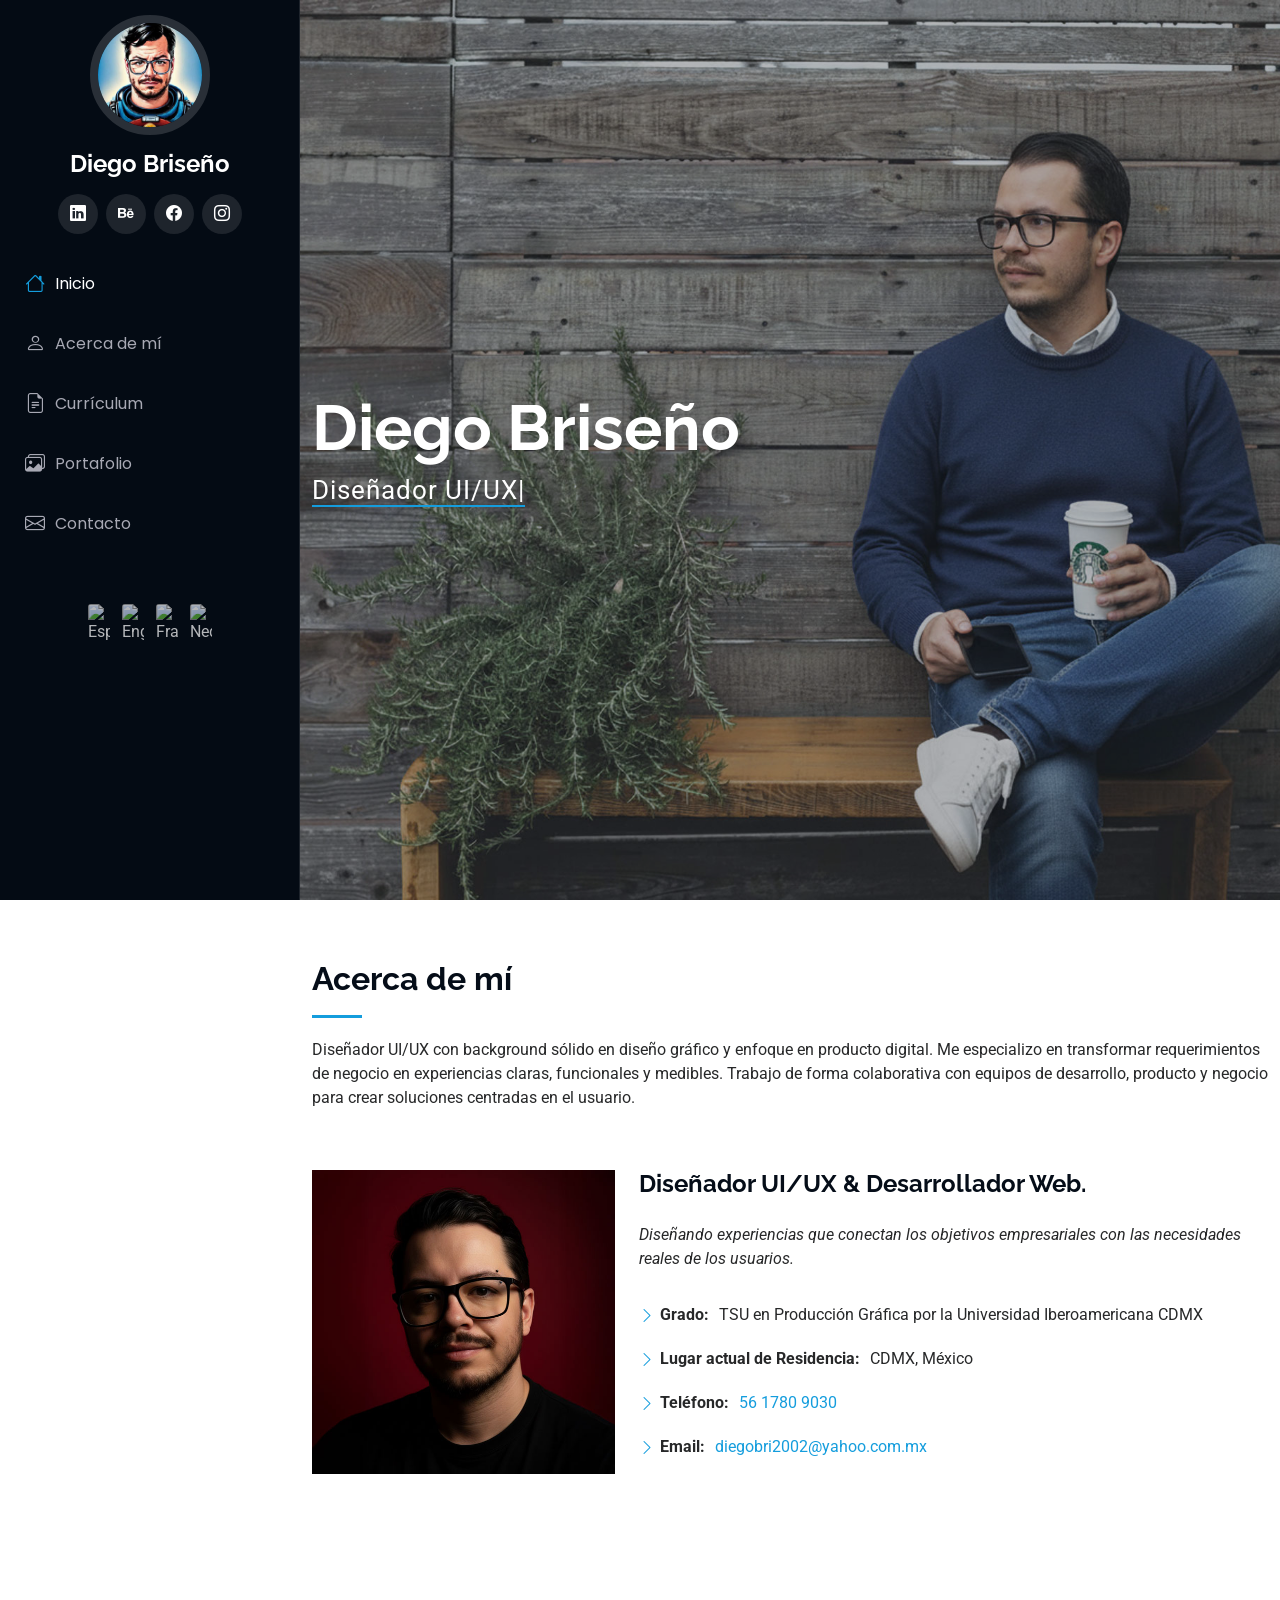
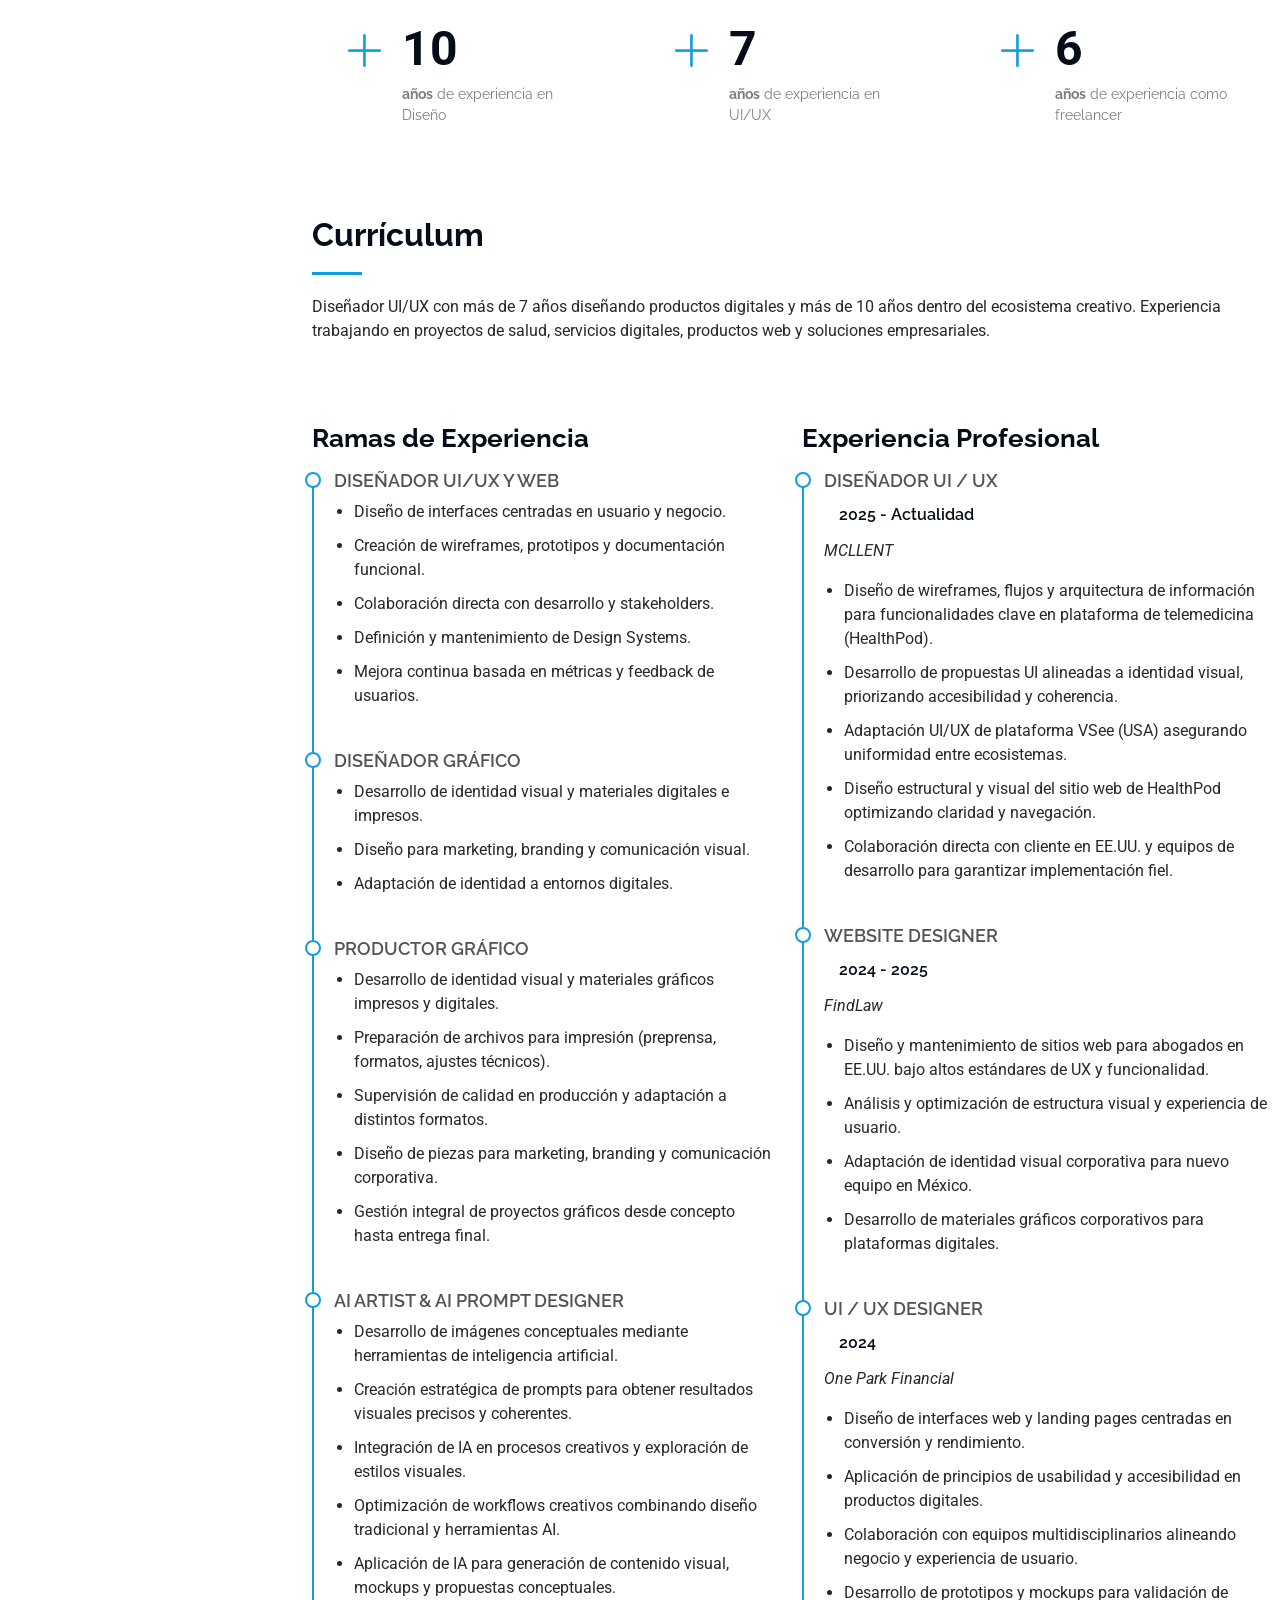
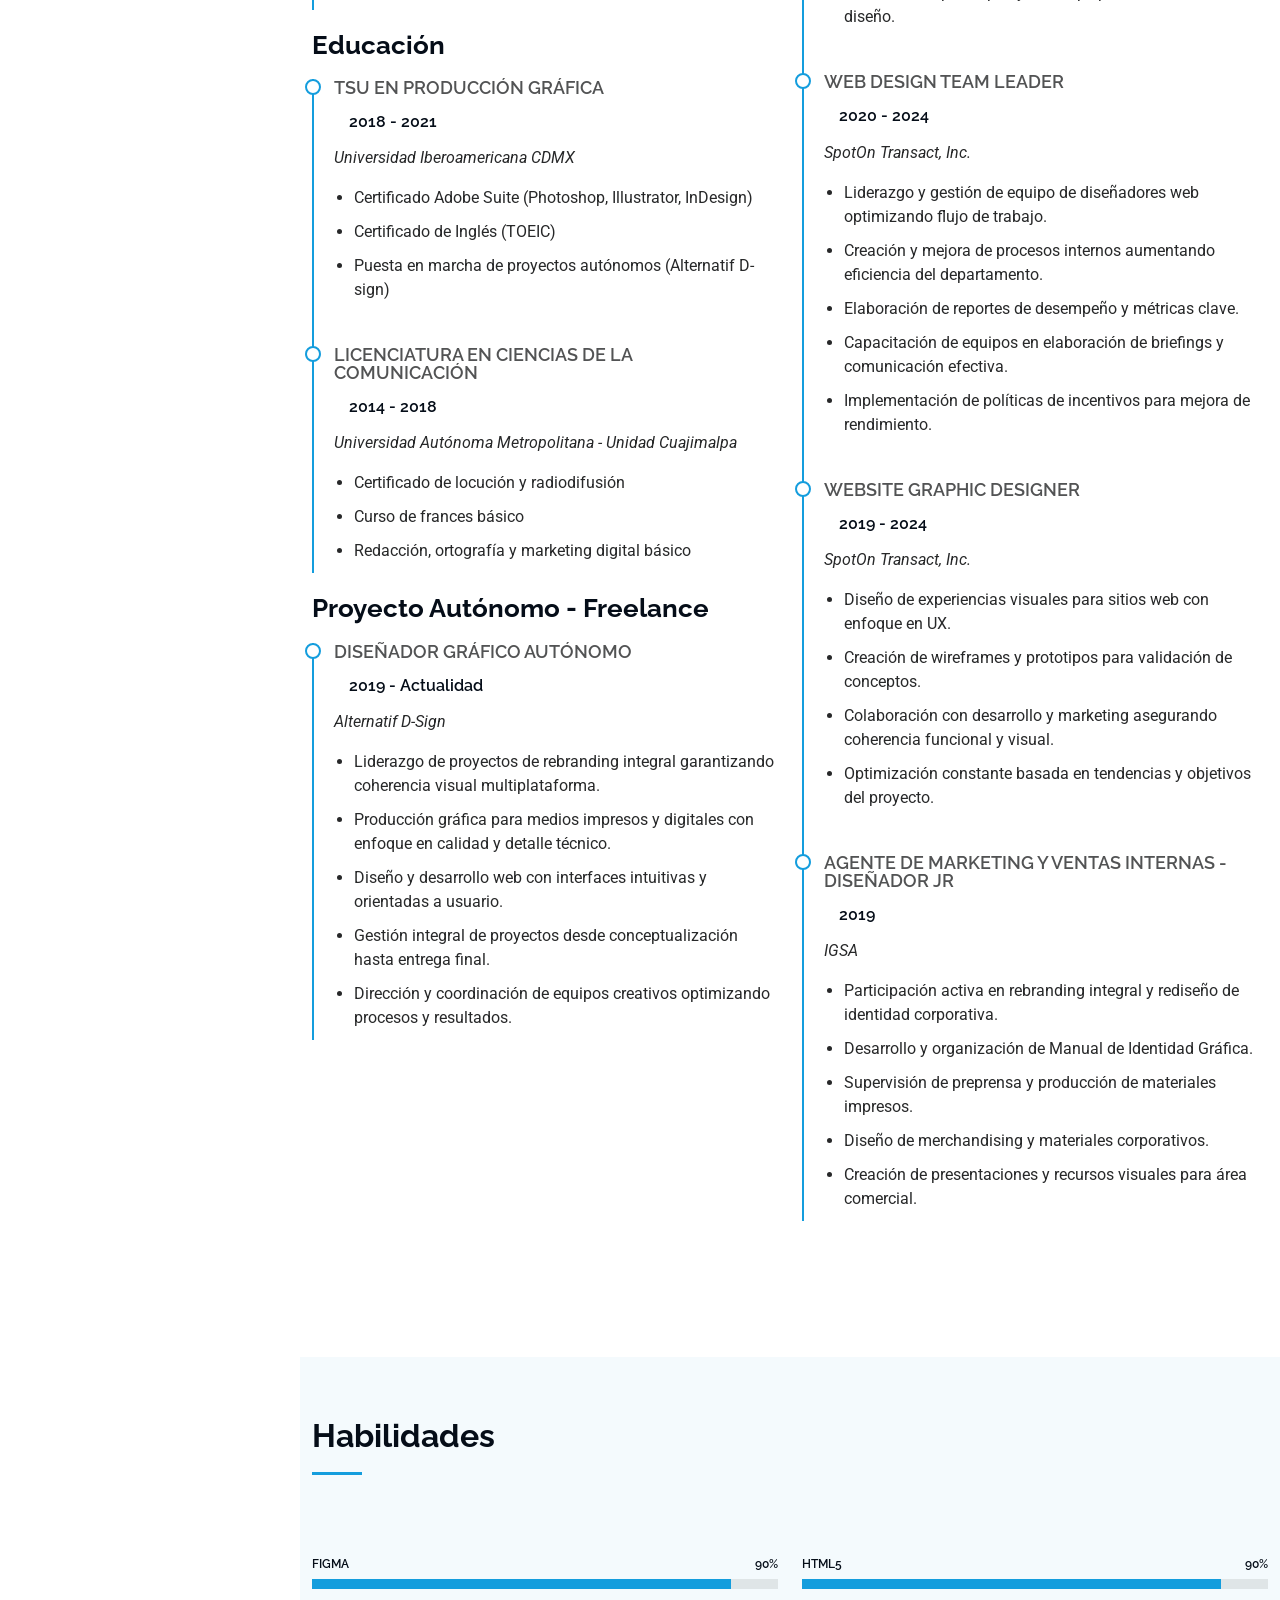
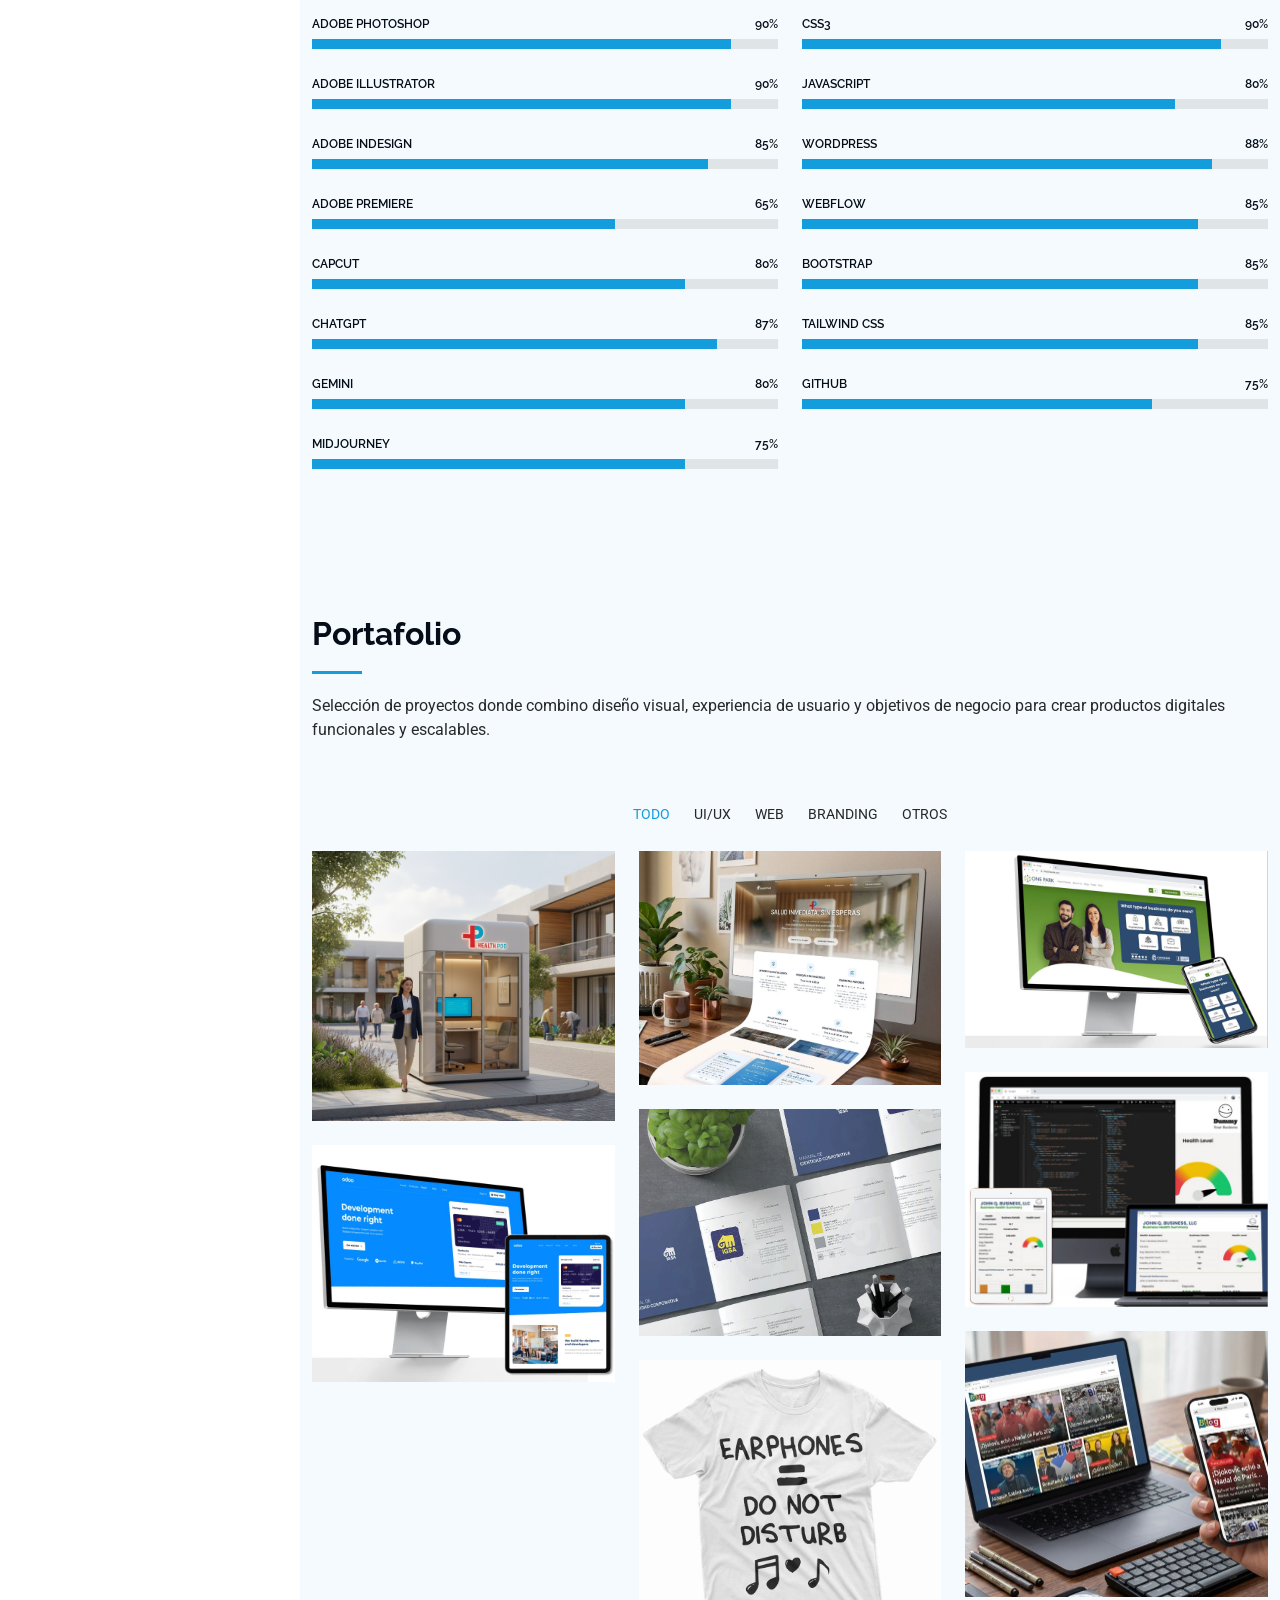
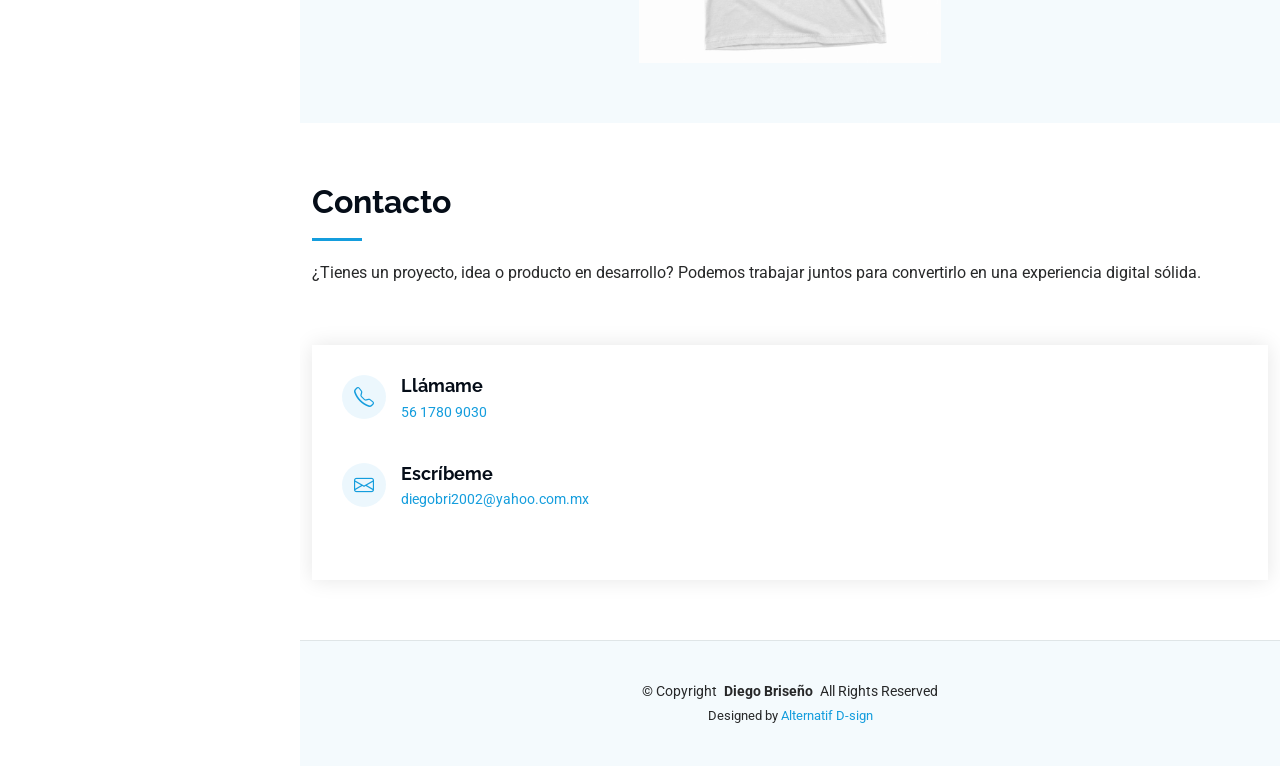
==== index.html @ 8e559a05 "+" ====
<!DOCTYPE html>
<html lang="en">

<head>
  <meta charset="utf-8">
  <meta content="width=device-width, initial-scale=1.0" name="viewport">
  <title>Diego Briseño - Diseñador UI/UX | Productor Gráfico | Comunicólogo </title>
  <meta content="" name="description">
  <meta content="" name="keywords">

  <!-- Favicons -->
  <link href="assets/img/favicon.png" rel="icon">
  <link href="assets/img/apple-touch-icon.png" rel="apple-touch-icon">

  <!-- Fonts -->
  <link href="https://fonts.googleapis.com" rel="preconnect">
  <link href="https://fonts.gstatic.com" rel="preconnect" crossorigin>
  <link
    href="https://fonts.googleapis.com/css2?family=Roboto:ital,wght@0,100;0,300;0,400;0,500;0,700;0,900;1,100;1,300;1,400;1,500;1,700;1,900&family=Poppins:ital,wght@0,100;0,200;0,300;0,400;0,500;0,600;0,700;0,800;0,900;1,100;1,200;1,300;1,400;1,500;1,600;1,700;1,800;1,900&family=Raleway:ital,wght@0,100;0,200;0,300;0,400;0,500;0,600;0,700;0,800;0,900;1,100;1,200;1,300;1,400;1,500;1,600;1,700;1,800;1,900&display=swap"
    rel="stylesheet">

  <!-- Vendor CSS Files -->
  <link href="assets/vendor/bootstrap/css/bootstrap.min.css" rel="stylesheet">
  <link href="assets/vendor/bootstrap-icons/bootstrap-icons.css" rel="stylesheet">
  <link href="assets/vendor/aos/aos.css" rel="stylesheet">
  <link href="assets/vendor/glightbox/css/glightbox.min.css" rel="stylesheet">
  <link href="assets/vendor/swiper/swiper-bundle.min.css" rel="stylesheet">

  <!-- Main CSS File -->
  <link href="assets/css/main.css" rel="stylesheet">
</head>

<body class="index-page">

  <header id="header" class="header dark-background d-flex flex-column">
    <i class="header-toggle d-xl-none bi bi-list"></i>

    <div class="profile-img">
      <img src="assets/img/my-profile-img.jpeg" alt="" class="img-fluid rounded-circle">
    </div>

    <a href="index.html" class="logo d-flex align-items-center justify-content-center">
      <h1 class="sitename">Diego Briseño</h1>
    </a>

    <div class="social-links text-center">
      <a href="https://www.linkedin.com/in/diego-briseno/" class="linkedin"><i class="bi bi-linkedin"></i></a>
      <a href="https://www.behance.net/diegobri/" class="behance"><i class="bi bi-behance"></i></a>
      <a href="https://www.facebook.com/AlternatifDsign" class="facebook"><i class="bi bi-facebook"></i></a>
      <a href="https://www.instagram.com/alternatifdesign" class="instagram"><i class="bi bi-instagram"></i></a>
    </div>

    <nav id="navmenu" class="navmenu">
      <ul>
        <li><a href="#hero" class="active"><i class="bi bi-house navicon"></i>Inicio</a></li>
        <li><a href="#about"><i class="bi bi-person navicon"></i> Acerca de mí</a></li>
        <li><a href="#resume"><i class="bi bi-file-earmark-text navicon"></i> Currículum </a></li>
        <li><a href="#portfolio"><i class="bi bi-images navicon"></i> Portafolio</a></li>
        <li><a href="#contact"><i class="bi bi-envelope navicon"></i> Contacto</a></li>
      </ul>

          <div class="nav-translate">
        <img src="https://flagcdn.com/w20/mx.png" onclick="changeLanguage('es')" alt="Español">
        <img src="https://flagcdn.com/w20/us.png" onclick="changeLanguage('en')" alt="English">
        <img src="https://flagcdn.com/w20/fr.png" onclick="changeLanguage('fr')" alt="Français">
        <img src="https://flagcdn.com/w20/nl.png" onclick="changeLanguage('nl')" alt="Nederlands">
    </div>
    </nav>

  </header>

  <main class="main">

    <!-- Hero Section -->
    <section id="hero" class="hero section dark-background">

      <img src="assets/img/hero-bg.jpg" alt="" data-aos="fade-in" class="">

      <div class="container" data-aos="fade-up" data-aos-delay="100">
        <h2>Diego Briseño</h2>
        <p> <span class="typed"
            data-typed-items="Diseñador UI/UX, Diseñador Web, Diseñador Gráfico, Diseñador de Producto, Comunicación Interna, Redes Sociales, Branding, Productor Gráfico, AI Artist, AI Prompter"></span><span
            class="typed-cursor typed-cursor--blink" aria-hidden="true"></span><span
            class="typed-cursor typed-cursor--blink" aria-hidden="true"></span></p>

      </div>

    </section><!-- /Hero Section -->

    <!-- About Section -->
    <section id="about" class="about section">

      <!-- Section Title -->
      <div class="container section-title" data-aos="fade-up">
        <h2>Acerca de mí</h2>
        <p>Diseñador UI/UX con background sólido en diseño gráfico y enfoque en producto digital.
          Me especializo en transformar requerimientos de negocio en experiencias claras, funcionales y medibles.
          Trabajo de forma colaborativa con equipos de desarrollo, producto y negocio para crear soluciones centradas en el
          usuario.</p>
      </div><!-- End Section Title -->

      <div class="container" data-aos="fade-up" data-aos-delay="100">

        <div class="row gy-4 justify-content-center">
          <div class="col-lg-4">
            <img src="assets/img/Diego_Profile.jpg" class="img-fluid" alt="">
          </div>
          <div class="col-lg-8 content">
            <h2>Diseñador UI/UX &amp; Desarrollador Web.</h2>
            <p class="fst-italic py-3">
              Diseñando experiencias que conectan los objetivos empresariales con las necesidades reales de los
              usuarios.
            </p>
            <ul>
              <li><i class="bi bi-chevron-right"></i> <strong>Grado:</strong> <span>TSU en Producción Gráfica por la
                  Universidad Iberoamericana CDMX</span></li>
              <li><i class="bi bi-chevron-right"></i> <strong>Lugar actual de Residencia:</strong> <span>CDMX,
                  México</span></li>
              <li><i class="bi bi-chevron-right"></i> <strong>Teléfono:</strong> <span><a href="tel:56 1780 9030">56
                    1780 9030</a></span></li>
              <li><i class="bi bi-chevron-right"></i> <strong>Email:</strong> <span><a
                    href="mailto:diegobri2002@yahoo.com.mx">diegobri2002@yahoo.com.mx</a></span></li>
            </ul>
          </div>
        </div>

      </div>

    </section><!-- /About Section -->

    <!-- Stats Section -->
    <section id="stats" class="stats section">

      <div class="container" data-aos="fade-up" data-aos-delay="100">

        <div class="row gy-3">

          <div class="col-lg-4 col-md-4 col-12">
            <div class="stats-item">
              <i class="bi bi-plus-lg"></i>
              <span data-purecounter-start="0" data-purecounter-end="10" data-purecounter-duration="1"
                class="purecounter"></span>
              <p><strong>años</strong> <span>de experiencia en Diseño</span></p>
            </div>
          </div><!-- End Stats Item -->

          <div class="col-lg-4 col-md-4 col-12">
            <div class="stats-item">
              <i class="bi bi-plus-lg"></i>
              <span data-purecounter-start="0" data-purecounter-end="7" data-purecounter-duration="1"
                class="purecounter"></span>
              <p><strong>años</strong> <span>de experiencia en UI/UX</span></p>
            </div>
          </div><!-- End Stats Item -->

          <div class="col-lg-4 col-md-4 col-12">
            <div class="stats-item">
              <i class="bi bi-plus-lg"></i>
              <span data-purecounter-start="0" data-purecounter-end="6" data-purecounter-duration="1"
                class="purecounter"></span>
              <p><strong>años</strong> <span>de experiencia como freelancer</span></p>
            </div>
          </div><!-- End Stats Item -->

        </div>

      </div>

      <!-- Resume Section -->
      <section id="resume" class="resume section">

        <!-- Section Title -->
        <div class="container section-title" data-aos="fade-up">
          <h2>Currículum</h2>
          <p>Diseñador UI/UX con más de 7 años diseñando productos digitales y más de 10 años dentro del ecosistema
            creativo.
            Experiencia trabajando en proyectos de salud, servicios digitales, productos web y soluciones empresariales.
          </p>
        </div><!-- End Section Title -->

        <div class="container">

          <div class="row">

            <div class="col-lg-6" data-aos="fade-up" data-aos-delay="100">
              <h3 class="resume-title">Ramas de Experiencia</h3>

              <div class="resume-item">
                <h4>Diseñador UI/UX y Web</h4>
                <ul>
                  <li>Diseño de interfaces centradas en usuario y negocio.
                  <li>Creación de wireframes, prototipos y documentación funcional.</li>
                  <li>Colaboración directa con desarrollo y stakeholders.</li>
                  <li>Definición y mantenimiento de Design Systems.</li>
                  <li>Mejora continua basada en métricas y feedback de usuarios.</li>
                </ul>
              </div>

              <div class="resume-item">
                <h4>Diseñador Gráfico</h4>
                <ul>
                  <li>Desarrollo de identidad visual y materiales digitales e impresos.</li>
                  <li>Diseño para marketing, branding y comunicación visual.</li>
                  <li>Adaptación de identidad a entornos digitales.</li>
                </ul>
              </div>

              <div class="resume-item">
                <h4>Productor Gráfico</h4>
                <ul>
                  <li>Desarrollo de identidad visual y materiales gráficos impresos y digitales.</li>
                  <li>Preparación de archivos para impresión (preprensa, formatos, ajustes técnicos).</li>
                  <li>Supervisión de calidad en producción y adaptación a distintos formatos.</li>
                  <li>Diseño de piezas para marketing, branding y comunicación corporativa.</li>
                  <li>Gestión integral de proyectos gráficos desde concepto hasta entrega final.</li>
                </ul>
              </div>

              <div class="resume-item pb-0">
                <h4>AI Artist & AI Prompt Designer</h4>
                <ul>
                  <li>Desarrollo de imágenes conceptuales mediante herramientas de inteligencia artificial.</li>
                  <li>Creación estratégica de prompts para obtener resultados visuales precisos y coherentes.</li>
                  <li>Integración de IA en procesos creativos y exploración de estilos visuales.</li>
                  <li>Optimización de workflows creativos combinando diseño tradicional y herramientas AI.</li>
                  <li>Aplicación de IA para generación de contenido visual, mockups y propuestas conceptuales.</li>
                </ul>
              </div>
              <!-- Edn Resume Item -->

              <h3 class="resume-title">Educación</h3>
              <div class="resume-item">
                <h4>TSU en Producción Gráfica</h4>
                <h5>2018 - 2021</h5>
                <p><em>Universidad Iberoamericana CDMX</em></p>
                <ul>
                  <li>Certificado Adobe Suite (Photoshop, Illustrator, InDesign)</li>
                  <li>Certificado de Inglés (TOEIC)</li>
                  <li>Puesta en marcha de proyectos autónomos (Alternatif D-sign)</li>
                </ul>
              </div><!-- End Resume Item -->

              <div class="resume-item pb-0">
                <h4>Licenciatura en Ciencias de la Comunicación</h4>
                <h5>2014 - 2018</h5>
                <p><em>Universidad Autónoma Metropolitana - Unidad Cuajimalpa</em></p>
                <ul>
                  <li>Certificado de locución y radiodifusión</li>
                  <li>Curso de frances básico</li>
                  <li>Redacción, ortografía y marketing digital básico</li>
                </ul>
              </div><!-- End Resume Item -->

              <h3 class="resume-title">Proyecto Autónomo - Freelance</h3>
              <div class="resume-item">
                <h4>DISEÑADOR GRÁFICO AUTÓNOMO</h4>
                <h5>2019 - Actualidad</h5>
                <p><em>Alternatif D-Sign</em></p>
                <ul>
                  <li>Liderazgo de proyectos de rebranding integral garantizando coherencia visual multiplataforma.</li>
                  <li>Producción gráfica para medios impresos y digitales con enfoque en calidad y detalle técnico.</li>
                  <li>Diseño y desarrollo web con interfaces intuitivas y orientadas a usuario.</li>
                  <li>Gestión integral de proyectos desde conceptualización hasta entrega final.</li>
                  <li>Dirección y coordinación de equipos creativos optimizando procesos y resultados.</li>
                </ul>
              </div><!-- End Resume Item -->

            </div>

            <div class="col-lg-6" data-aos="fade-up" data-aos-delay="200">
              <h3 class="resume-title">Experiencia Profesional</h3>
              <div class="resume-item">
                <h4>DISEÑADOR UI / UX</h4>
                <h5>2025 - Actualidad</h5>
                <p><em>MCLLENT</em></p>
                <ul>
                  <li>Diseño de wireframes, flujos y arquitectura de información para funcionalidades clave en
                    plataforma
                    de telemedicina (HealthPod).</li>
                  <li>Desarrollo de propuestas UI alineadas a identidad visual, priorizando accesibilidad y coherencia.
                  </li>
                  <li>Adaptación UI/UX de plataforma VSee (USA) asegurando uniformidad entre ecosistemas.</li>
                  <li>Diseño estructural y visual del sitio web de HealthPod optimizando claridad y navegación.</li>
                  <li>Colaboración directa con cliente en EE.UU. y equipos de desarrollo para garantizar implementación
                    fiel.</li>
                </ul>
              </div><!-- End Resume Item -->

              <div class="resume-item">
                <h4>WEBSITE DESIGNER</h4>
                <h5>2024 - 2025</h5>
                <p><em>FindLaw</em></p>
                <ul>
                  <li>Diseño y mantenimiento de sitios web para abogados en EE.UU. bajo altos estándares de UX y
                    funcionalidad.</li>
                  <li>Análisis y optimización de estructura visual y experiencia de usuario.</li>
                  <li>Adaptación de identidad visual corporativa para nuevo equipo en México.</li>
                  <li>Desarrollo de materiales gráficos corporativos para plataformas digitales.</li>
                </ul>
              </div><!-- End Resume Item -->

              <div class="resume-item">
                <h4>UI / UX DESIGNER</h4>
                <h5>2024</h5>
                <p><em>One Park Financial</em></p>
                <ul>
                  <li>Diseño de interfaces web y landing pages centradas en conversión y rendimiento.</li>
                  <li>Aplicación de principios de usabilidad y accesibilidad en productos digitales.</li>
                  <li>Colaboración con equipos multidisciplinarios alineando negocio y experiencia de usuario.</li>
                  <li>Desarrollo de prototipos y mockups para validación de diseño.</li>
                </ul>
              </div><!-- End Resume Item -->

              <div class="resume-item">
                <h4>WEB DESIGN TEAM LEADER</h4>
                <h5>2020 - 2024</h5>
                <p><em>SpotOn Transact, Inc.</em></p>
                <ul>
                  <li>Liderazgo y gestión de equipo de diseñadores web optimizando flujo de trabajo.</li>
                  <li>Creación y mejora de procesos internos aumentando eficiencia del departamento.</li>
                  <li>Elaboración de reportes de desempeño y métricas clave.</li>
                  <li>Capacitación de equipos en elaboración de briefings y comunicación efectiva.</li>
                  <li>Implementación de políticas de incentivos para mejora de rendimiento.</li>
                </ul>
              </div><!-- End Resume Item -->

              <div class="resume-item">
                <h4>WEBSITE GRAPHIC DESIGNER</h4>
                <h5>2019 - 2024</h5>
                <p><em>SpotOn Transact, Inc.</em></p>
                <ul>
                  <li>Diseño de experiencias visuales para sitios web con enfoque en UX.</li>
                  <li>Creación de wireframes y prototipos para validación de conceptos.</li>
                  <li>Colaboración con desarrollo y marketing asegurando coherencia funcional y visual.</li>
                  <li>Optimización constante basada en tendencias y objetivos del proyecto.</li>
                </ul>
              </div><!-- End Resume Item -->

              <div class="resume-item">
                <h4>AGENTE DE MARKETING Y VENTAS INTERNAS - DISEÑADOR JR</h4>
                <h5>2019</h5>
                <p><em>IGSA</em></p>
                <ul>
                  <li>Participación activa en rebranding integral y rediseño de identidad corporativa.</li>
                  <li>Desarrollo y organización de Manual de Identidad Gráfica.</li>
                  <li>Supervisión de preprensa y producción de materiales impresos.</li>
                  <li>Diseño de merchandising y materiales corporativos.</li>
                  <li>Creación de presentaciones y recursos visuales para área comercial.</li>
                </ul>
              </div><!-- End Resume Item -->
            </div>
          </div>
        </div>
      </section><!-- /Resume Section -->
    </section><!-- /Stats Section -->

    <!-- Skills Section -->
    <section id="skills" class="skills section light-background">

      <!-- Section Title -->
      <div class="container section-title" data-aos="fade-up">
        <h2>Habilidades</h2>
      </div><!-- End Section Title -->

      <div class="container" data-aos="fade-up" data-aos-delay="100">
        <div class="row skills-content skills-animation">

          <div class="col-lg-6">

            <div class="progress">
              <span class="skill"><span>Figma</span> <i class="val">90%</i></span>
              <div class="progress-bar-wrap">
                <div class="progress-bar" role="progressbar" aria-valuenow="90" aria-valuemin="0" aria-valuemax="100">
                </div>
              </div>
            </div>

            <div class="progress">
              <span class="skill"><span>Adobe Photoshop</span> <i class="val">90%</i></span>
              <div class="progress-bar-wrap">
                <div class="progress-bar" role="progressbar" aria-valuenow="90" aria-valuemin="0" aria-valuemax="100">
                </div>
              </div>
            </div>

            <div class="progress">
              <span class="skill"><span>Adobe Illustrator</span> <i class="val">90%</i></span>
              <div class="progress-bar-wrap">
                <div class="progress-bar" role="progressbar" aria-valuenow="90" aria-valuemin="0" aria-valuemax="100">
                </div>
              </div>
            </div>

            <div class="progress">
              <span class="skill"><span>Adobe InDesign</span> <i class="val">85%</i></span>
              <div class="progress-bar-wrap">
                <div class="progress-bar" role="progressbar" aria-valuenow="85" aria-valuemin="0" aria-valuemax="100">
                </div>
              </div>
            </div>

            <div class="progress">
              <span class="skill"><span>Adobe Premiere</span> <i class="val">65%</i></span>
              <div class="progress-bar-wrap">
                <div class="progress-bar" role="progressbar" aria-valuenow="65" aria-valuemin="0" aria-valuemax="100">
                </div>
              </div>
            </div>

            <div class="progress">
              <span class="skill"><span>Capcut</span> <i class="val">80%</i></span>
              <div class="progress-bar-wrap">
                <div class="progress-bar" role="progressbar" aria-valuenow="80" aria-valuemin="0" aria-valuemax="100">
                </div>
              </div>
            </div>

            <div class="progress">
              <span class="skill"><span>ChatGPT</span> <i class="val">87%</i></span>
              <div class="progress-bar-wrap">
                <div class="progress-bar" role="progressbar" aria-valuenow="87" aria-valuemin="0" aria-valuemax="100">
                </div>
              </div>
            </div>

            <div class="progress">
              <span class="skill"><span>Gemini</span> <i class="val">80%</i></span>
              <div class="progress-bar-wrap">
                <div class="progress-bar" role="progressbar" aria-valuenow="80" aria-valuemin="0" aria-valuemax="100">
                </div>
              </div>
            </div>

            <div class="progress">
              <span class="skill"><span>MidJourney</span> <i class="val">75%</i></span>
              <div class="progress-bar-wrap">
                <div class="progress-bar" role="progressbar" aria-valuenow="80" aria-valuemin="0" aria-valuemax="100">
                </div>
              </div>
            </div>

          </div>

          <div class="col-lg-6">

            <div class="progress">
              <span class="skill"><span>HTML5</span> <i class="val">90%</i></span>
              <div class="progress-bar-wrap">
                <div class="progress-bar" role="progressbar" aria-valuenow="90" aria-valuemin="0" aria-valuemax="100">
                </div>
              </div>
            </div>

            <div class="progress">
              <span class="skill"><span>CSS3</span> <i class="val">90%</i></span>
              <div class="progress-bar-wrap">
                <div class="progress-bar" role="progressbar" aria-valuenow="90" aria-valuemin="0" aria-valuemax="100">
                </div>
              </div>
            </div>

            <div class="progress">
              <span class="skill"><span>JavaScript</span> <i class="val">80%</i></span>
              <div class="progress-bar-wrap">
                <div class="progress-bar" role="progressbar" aria-valuenow="80" aria-valuemin="0" aria-valuemax="100">
                </div>
              </div>
            </div>

            <div class="progress">
              <span class="skill"><span>WordPress</span> <i class="val">88%</i></span>
              <div class="progress-bar-wrap">
                <div class="progress-bar" role="progressbar" aria-valuenow="88" aria-valuemin="0" aria-valuemax="100">
                </div>
              </div>
            </div>

            <div class="progress">
              <span class="skill"><span>Webflow</span> <i class="val">85%</i></span>
              <div class="progress-bar-wrap">
                <div class="progress-bar" role="progressbar" aria-valuenow="85" aria-valuemin="0" aria-valuemax="100">
                </div>
              </div>
            </div>

            <div class="progress">
              <span class="skill"><span>Bootstrap</span> <i class="val">85%</i></span>
              <div class="progress-bar-wrap">
                <div class="progress-bar" role="progressbar" aria-valuenow="85" aria-valuemin="0" aria-valuemax="100">
                </div>
              </div>
            </div>

            <div class="progress">
              <span class="skill"><span>Tailwind CSS</span> <i class="val">85%</i></span>
              <div class="progress-bar-wrap">
                <div class="progress-bar" role="progressbar" aria-valuenow="85" aria-valuemin="0" aria-valuemax="100">
                </div>
              </div>
            </div>

            <div class="progress">
              <span class="skill"><span>Github</span> <i class="val">75%</i></span>
              <div class="progress-bar-wrap">
                <div class="progress-bar" role="progressbar" aria-valuenow="75" aria-valuemin="0" aria-valuemax="100">
                </div>
              </div>
            </div>

          </div>

        </div>
      </div>
    </section><!-- /Skills Section -->


    <!-- Portfolio Section -->
    <section id="portfolio" class="portfolio section light-background">

      <!-- Section Title -->
      <div class="container section-title" data-aos="fade-up">
        <h2>Portafolio</h2>
        <p>Selección de proyectos donde combino diseño visual, experiencia de usuario y objetivos de negocio para crear
          productos digitales funcionales y escalables.</p>
      </div><!-- End Section Title -->

      <div class="container">

        <div class="isotope-layout" data-default-filter="*" data-layout="masonry" data-sort="original-order">

          <ul class="portfolio-filters isotope-filters" data-aos="fade-up" data-aos-delay="100">
            <li data-filter="*" class="filter-active">Todo</li>
            <li data-filter=".filter-app">UI/UX</li>
            <li data-filter=".filter-product">Web</li>
            <li data-filter=".filter-branding">Branding</li>
            <li data-filter=".filter-books">Otros</li>
          </ul><!-- End Portfolio Filters -->

          <div class="row gy-4 isotope-container" data-aos="fade-up" data-aos-delay="200">

            <div class="col-lg-4 col-md-6 portfolio-item isotope-item filter-app">
              <div class="portfolio-content h-100">
                <img src="assets/img/portfolio/Healthpod-proj.png" class="img-fluid"
                  alt="Healthpod - Plataforma de Telemedicina">
                <div class="portfolio-info">
                  <h4>HealthPod project</h4>
                  <p>Plataforma de telemedicina</p>
                  <a href="healthpod-project.html" title="More Details" class="details-link"><i
                      class="bi bi-link-45deg"></i></a>
                </div>
              </div>
            </div><!-- End Portfolio Item -->

            <div class="col-lg-4 col-md-6 portfolio-item isotope-item filter-product">
              <div class="portfolio-content h-100">
                <img src="assets/img/portfolio/Healthpod-web.png" class="img-fluid" alt="HealthPod Website">
                <div class="portfolio-info">
                  <h4>HealthPod website</h4>
                  <p>Narrativa estratégica para un ecosistema de salud digital</p>
                  <a href="healthpod-website.html" title="More Details" class="details-link"><i
                      class="bi bi-link-45deg"></i></a>
                </div>
              </div>
            </div><!-- End Portfolio Item -->

            <div class="col-lg-4 col-md-6 portfolio-item isotope-item filter-app">
              <div class="portfolio-content h-100">
                <img src="assets/img/portfolio/One-park_app.jpg" class="img-fluid"
                  alt="One Park Financial Application Form">
                <div class="portfolio-info">
                  <h4>One Park financial application Form</h4>
                  <p>Rediseño</p>
                  <a href="https://www.behance.net/gallery/205985869/One-Park-Financial-Application-Form-Redesign"
                    target="_blank" title="More Details" class="details-link"><i class="bi bi-link-45deg"></i></a>
                </div>
              </div>
            </div><!-- End Portfolio Item -->

            <div class="col-lg-4 col-md-6 portfolio-item isotope-item filter-app">
              <div class="portfolio-content h-100">
                <img src="assets/img/portfolio/Business-Health_proj.jpg" class="img-fluid"
                  alt="Business Health pdf to HTML/CSS">
                <div class="portfolio-info">
                  <h4>Business health pdf to HTML/CSS</h4>
                  <p>UI/UX</p>
                  <a href="https://www.behance.net/gallery/205574665/Business-Health-pdf-to-HTMLCSS" target="_blank"
                    title="More Details" class="details-link"><i class="bi bi-link-45deg"></i></a>
                </div>
              </div>
            </div><!-- End Portfolio Item -->

            <div class="col-lg-4 col-md-6 portfolio-item isotope-item filter-branding">
              <div class="portfolio-content h-100">
                <img src="assets/img/portfolio/igsa_proj.jpg" class="img-fluid" alt="Manual de identidad IGSA">
                <div class="portfolio-info">
                  <h4>Manual de identidad IGSA</h4>
                  <p>Renovación de imagen corporativa IGSA</p>
                  <a href="IGSA-branding.html" title="More Details" class="details-link"><i
                      class="bi bi-link-45deg"></i></a>
                </div>
              </div>
            </div><!-- End Portfolio Item -->

            <div class="col-lg-4 col-md-6 portfolio-item isotope-item filter-product">
              <div class="portfolio-content h-100">
                <img src="assets/img/portfolio/website-practice_proj.jpg" class="img-fluid" alt="Construcción de Sitio">
                <div class="portfolio-info">
                  <h4>Construcción de Sitio</h4>
                  <p>HTML, CSS, Bootstrap y JS</p>
                  <a href="practice-site-bootstrap.html" title="More Details" class="details-link"><i
                      class="bi bi-link-45deg"></i></a>
                </div>
              </div>
            </div><!-- End Portfolio Item -->
            
            <div class="col-lg-4 col-md-6 portfolio-item isotope-item filter-app">
              <div class="portfolio-content h-100">
                <img src="assets/img/portfolio/Blog_proj.png" class="img-fluid" alt="Blog Mobile Prototype">
                <div class="portfolio-info">
                  <h4>Blog Mobile Prototype</h4>
                  <p>Experiencia editorial mobile-first</p>
                  <a href="blog-mobile-prototype.html" title="More Details" class="details-link"><i
                      class="bi bi-link-45deg"></i></a>
                </div>
              </div>
            </div><!-- End Portfolio Item -->            

            <div class="col-lg-4 col-md-6 portfolio-item isotope-item filter-books">
              <div class="portfolio-content h-100">
                <img src="assets/img/portfolio/Playeras-proj.jpg" class="img-fluid" alt="">
                <div class="portfolio-info">
                  <h4>Diseño y producción de playeras</h4>
                  <p>Emprendimiento textil</p>
                  <a href="https://www.behance.net/gallery/234222173/Diseno-y-Produccion-de-Playeras-Emprendimiento-Textil"
                    target="_blank" title="More Details" class="details-link"><i class="bi bi-link-45deg"></i></a>
                </div>
              </div>
            </div><!-- End Portfolio Item -->






            <div class="col-lg-4 col-md-6 portfolio-item isotope-item filter-app">
              <div class="portfolio-content h-100">
                <img src="assets/img/portfolio/app-3.jpg" class="img-fluid" alt="">
                <div class="portfolio-info">
                  <h4>App 3</h4>
                  <p>Lorem ipsum, dolor sit amet consectetur</p>
                  <a href="portfolio-details.html" title="More Details" class="details-link"><i
                      class="bi bi-link-45deg"></i></a>
                </div>
              </div>
            </div><!-- End Portfolio Item -->

            <div class="col-lg-4 col-md-6 portfolio-item isotope-item filter-product">
              <div class="portfolio-content h-100">
                <img src="assets/img/portfolio/product-3.jpg" class="img-fluid" alt="">
                <div class="portfolio-info">
                  <h4>Product 3</h4>
                  <p>Lorem ipsum, dolor sit amet consectetur</p>
                  <a href="portfolio-details.html" title="More Details" class="details-link"><i
                      class="bi bi-link-45deg"></i></a>
                </div>
              </div>
            </div><!-- End Portfolio Item -->

            <div class="col-lg-4 col-md-6 portfolio-item isotope-item filter-branding">
              <div class="portfolio-content h-100">
                <img src="assets/img/portfolio/branding-3.jpg" class="img-fluid" alt="">
                <div class="portfolio-info">
                  <h4>Branding 3</h4>
                  <p>Lorem ipsum, dolor sit amet consectetur</p>
                  <a href="portfolio-details.html" title="More Details" class="details-link"><i
                      class="bi bi-link-45deg"></i></a>
                </div>
              </div>
            </div><!-- End Portfolio Item -->

            <div class="col-lg-4 col-md-6 portfolio-item isotope-item filter-books">
              <div class="portfolio-content h-100">
                <img src="assets/img/portfolio/books-3.jpg" class="img-fluid" alt="">
                <div class="portfolio-info">
                  <h4>Books 3</h4>
                  <p>Lorem ipsum, dolor sit amet consectetur</p>
                  <a href="portfolio-details.html" title="More Details" class="details-link"><i
                      class="bi bi-link-45deg"></i></a>
                </div>
              </div>
            </div><!-- End Portfolio Item -->

          </div><!-- End Portfolio Container -->

        </div>

      </div>

    </section><!-- /Portfolio Section -->

    <!-- Contact Section -->
    <section id="contact" class="contact section">

      <!-- Section Title -->
      <div class="container section-title" data-aos="fade-up">
        <h2>Contacto</h2>
        <p>¿Tienes un proyecto, idea o producto en desarrollo?
          Podemos trabajar juntos para convertirlo en una experiencia digital sólida.</p>
      </div><!-- End Section Title -->

      <div class="container" data-aos="fade-up" data-aos-delay="100">

        <div class="row gy-4">

          <div>

            <div class="info-wrap">
              <div class="info-item d-flex" data-aos="fade-up" data-aos-delay="300">
                <i class="bi bi-telephone flex-shrink-0"></i>
                <div>
                  <h3>Llámame</h3>
                  <p><span><a href="tel:56 1780 9030">56 1780 9030</a></span></p>
                </div>
              </div><!-- End Info Item -->

              <div class="info-item d-flex" data-aos="fade-up" data-aos-delay="400">
                <i class="bi bi-envelope flex-shrink-0"></i>
                <div>
                  <h3>Escríbeme</h3>
                  <p><span><a href="mailto:diegobri2002@yahoo.com.mx">diegobri2002@yahoo.com.mx</a></span></p>
                </div>
              </div><!-- End Info Item -->
            </div>
          </div>
        </div>

      </div>

    </section><!-- /Contact Section -->

  </main>

  <footer id="footer" class="footer position-relative light-background">

    <div class="container">
      <div class="copyright text-center ">
        <p>© <span>Copyright</span> <strong class="px-1 sitename">Diego Briseño</strong> <span>All Rights
            Reserved</span>
        </p>
      </div>
      <div class="credits">
        Designed by <a href="https://alternatifdbd.wixsite.com/alternatifdsign">Alternatif D-sign</a>
      </div>
    </div>

  </footer>

  <!-- Scroll Top -->
  <a href="#" id="scroll-top" class="scroll-top d-flex align-items-center justify-content-center"><i
      class="bi bi-arrow-up-short"></i></a>

  <!-- Preloader -->
  <div id="preloader"></div>

  <!-- Vendor JS Files -->
  <script src="assets/vendor/bootstrap/js/bootstrap.bundle.min.js"></script>
  <script src="assets/vendor/php-email-form/validate.js"></script>
  <script src="assets/vendor/aos/aos.js"></script>
  <script src="assets/vendor/typed.js/typed.umd.js"></script>
  <script src="assets/vendor/purecounter/purecounter_vanilla.js"></script>
  <script src="assets/vendor/waypoints/noframework.waypoints.js"></script>
  <script src="assets/vendor/glightbox/js/glightbox.min.js"></script>
  <script src="assets/vendor/imagesloaded/imagesloaded.pkgd.min.js"></script>
  <script src="assets/vendor/isotope-layout/isotope.pkgd.min.js"></script>
  <script src="assets/vendor/swiper/swiper-bundle.min.js"></script>

  <!-- Main JS File -->
  <script src="assets/js/main.js"></script>

  <!-- Google Translate Element (hidden default) -->
<div id="google_translate_element" style="display:none;"></div>

<script>
function googleTranslateElementInit() {
  new google.translate.TranslateElement({
    pageLanguage: 'es',
    includedLanguages: 'es,en,fr,nl',
    autoDisplay: false
  }, 'google_translate_element');
}
</script>

<script src="//translate.google.com/translate_a/element.js?cb=googleTranslateElementInit"></script>

<script>
function changeLanguage(lang) {
  var domain = window.location.hostname;
  document.cookie = "googtrans=/es/" + lang + ";path=/";
  document.cookie = "googtrans=/es/" + lang + ";domain=" + domain + ";path=/";
  location.reload();
}
</script>


</body>

</html>
---- assets/css/main.css ----
/**
* Template Name: iPortfolio
* Template URL: https://bootstrapmade.com/iportfolio-bootstrap-portfolio-websites-template/
* Updated: Jun 29 2024 with Bootstrap v5.3.3
* Author: BootstrapMade.com
* License: https://bootstrapmade.com/license/
*/

/*--------------------------------------------------------------
# Font & Color Variables
# Help: https://bootstrapmade.com/color-system/
--------------------------------------------------------------*/
/* Fonts */
:root {
  --default-font: "Roboto",  system-ui, -apple-system, "Segoe UI", Roboto, "Helvetica Neue", Arial, "Noto Sans", "Liberation Sans", sans-serif, "Apple Color Emoji", "Segoe UI Emoji", "Segoe UI Symbol", "Noto Color Emoji";
  --heading-font: "Raleway",  sans-serif;
  --nav-font: "Poppins",  sans-serif;
}

/* Global Colors - The following color variables are used throughout the website. Updating them here will change the color scheme of the entire website */
:root { 
  --background-color: #ffffff; /* Background color for the entire website, including individual sections */
  --default-color: #272829; /* Default color used for the majority of the text content across the entire website */
  --heading-color: #050d18; /* Color for headings, subheadings and title throughout the website */
  --accent-color: #149ddd; /* Accent color that represents your brand on the website. It's used for buttons, links, and other elements that need to stand out */
  --surface-color: #ffffff; /* The surface color is used as a background of boxed elements within sections, such as cards, icon boxes, or other elements that require a visual separation from the global background. */
  --contrast-color: #ffffff; /* Contrast color for text, ensuring readability against backgrounds of accent, heading, or default colors. */
}

/* Nav Menu Colors - The following color variables are used specifically for the navigation menu. They are separate from the global colors to allow for more customization options */
:root {
  --nav-color: #a8a9b4;  /* The default color of the main navmenu links */
  --nav-hover-color: #ffffff; /* Applied to main navmenu links when they are hovered over or active */
  --nav-mobile-background-color: #040b14; /* Used as the background color for mobile navigation menu */
  --nav-dropdown-background-color: #040b14; /* Used as the background color for dropdown items that appear when hovering over primary navigation items */
  --nav-dropdown-color: #a8a9b4; /* Used for navigation links of the dropdown items in the navigation menu. */
  --nav-dropdown-hover-color: #ffffff; /* Similar to --nav-hover-color, this color is applied to dropdown navigation links when they are hovered over. */
}

/* Color Presets - These classes override global colors when applied to any section or element, providing reuse of the sam color scheme. */

.light-background {
  --background-color: #f4fafd;
  --surface-color: #ffffff;
}

.dark-background {
  --background-color: #040b14;
  --default-color: #ffffff;
  --heading-color: #ffffff;
  --surface-color: #151f2b;
  --contrast-color: #ffffff;
}

/* Smooth scroll */
:root {
  scroll-behavior: smooth;
}

/*--------------------------------------------------------------
# General Styling & Shared Classes
--------------------------------------------------------------*/
body {
  color: var(--default-color);
  background-color: var(--background-color);
  font-family: var(--default-font);
}

a {
  color: var(--accent-color);
  text-decoration: none;
  transition: 0.3s;
}

a:hover {
  color: color-mix(in srgb, var(--accent-color), transparent 25%);
  text-decoration: none;
}

h1,
h2,
h3,
h4,
h5,
h6 {
  color: var(--heading-color);
  font-family: var(--heading-font);
}

/* PHP Email Form Messages
------------------------------*/
.php-email-form .error-message {
  display: none;
  background: #df1529;
  color: #ffffff;
  text-align: left;
  padding: 15px;
  margin-bottom: 24px;
  font-weight: 600;
}

.php-email-form .sent-message {
  display: none;
  color: #ffffff;
  background: #059652;
  text-align: center;
  padding: 15px;
  margin-bottom: 24px;
  font-weight: 600;
}

.php-email-form .loading {
  display: none;
  background: var(--surface-color);
  text-align: center;
  padding: 15px;
  margin-bottom: 24px;
}

.php-email-form .loading:before {
  content: "";
  display: inline-block;
  border-radius: 50%;
  width: 24px;
  height: 24px;
  margin: 0 10px -6px 0;
  border: 3px solid var(--accent-color);
  border-top-color: var(--surface-color);
  animation: php-email-form-loading 1s linear infinite;
}

@keyframes php-email-form-loading {
  0% {
    transform: rotate(0deg);
  }

  100% {
    transform: rotate(360deg);
  }
}

/*--------------------------------------------------------------
# Global Header
--------------------------------------------------------------*/
.header {
  color: var(--default-color);
  background-color: var(--background-color);
  position: fixed;
  top: 0;
  left: 0;
  bottom: 0;
  padding: 0 15px;
  width: 300px;
  transition: all ease-in-out 0.3s;
  overflow-y: auto;
  z-index: 997;
  border-right: 1px solid color-mix(in srgb, var(--default-color), transparent 90%);
}

.header .profile-img img {
  margin: 15px auto;
  display: block;
  width: 120px;
  border: 8px solid color-mix(in srgb, var(--default-color), transparent 85%);
}

.header .logo {
  line-height: 1;
  margin-bottom: 15px;
}

.header .logo img {
  max-height: 32px;
  margin-right: 8px;
}

.header .logo h1 {
  font-size: 24px;
  margin: 0;
  font-weight: 700;
  color: var(--heading-color);
}

.header .social-links {
  margin: 0 0 20px 0;
}

.header .social-links a {
  font-size: 16px;
  display: inline-flex;
  align-items: center;
  justify-content: center;
  background: color-mix(in srgb, var(--default-color), transparent 90%);
  color: var(--default-color);
  margin: 0 2px;
  border-radius: 50%;
  text-align: center;
  width: 40px;
  height: 40px;
  transition: 0.3s;
}

.header .social-links a:hover {
  color: var(--contrast-color);
  background: var(--accent-color);
}

@media (min-width: 1200px) {

  .header~main,
  .header~#footer {
    margin-left: 300px;
  }
}

@media (max-width: 1199px) {
  .header {
    left: -100%;
  }
}

.header.header-show {
  left: 0;
}

.header .header-toggle {
  color: var(--contrast-color);
  background-color: var(--accent-color);
  font-size: 22px;
  display: flex;
  align-items: center;
  justify-content: center;
  width: 40px;
  height: 40px;
  border-radius: 50%;
  cursor: pointer;
  position: fixed;
  top: 15px;
  right: 15px;
  z-index: 9999;
  transition: background-color 0.3s;
}

.header .header-toggle:hover {
  color: var(--contrast-color);
  background-color: color-mix(in srgb, var(--accent-color) 90%, white 15%);
}

/*--------------------------------------------------------------
# Navigation Menu
--------------------------------------------------------------*/
.mobile-nav-toggle {
  display: none;
}

.navmenu {
  padding: 0;
  z-index: 9997;
}

.navmenu ul {
  list-style: none;
  padding: 0 0 20px 0;
  margin: 0;
}

.navmenu a,
.navmenu a:focus {
  color: var(--nav-color);
  padding: 15px 10px;
  font-family: var(--nav-font);
  font-size: 16px;
  font-weight: 400;
  display: flex;
  align-items: center;
  white-space: nowrap;
  transition: 0.3s;
  width: 100%;
}

.navmenu a .navicon,
.navmenu a:focus .navicon {
  font-size: 20px;
  margin-right: 10px;
}

.navmenu a .toggle-dropdown,
.navmenu a:focus .toggle-dropdown {
  font-size: 12px;
  line-height: 0;
  margin-left: auto;
  width: 30px;
  height: 30px;
  display: flex;
  align-items: center;
  justify-content: center;
  border-radius: 50%;
  transition: 0.3s;
  flex-shrink: 0;
  background-color: color-mix(in srgb, var(--accent-color), transparent 90%);
}

.navmenu a .toggle-dropdown:hover,
.navmenu a:focus .toggle-dropdown:hover {
  background-color: var(--accent-color);
  color: var(--contrast-color);
}

.navmenu a:hover,
.navmenu .active,
.navmenu .active:focus {
  color: var(--nav-hover-color);
}

.navmenu a:hover .navicon,
.navmenu .active .navicon,
.navmenu .active:focus .navicon {
  color: var(--accent-color);
}

.navmenu .active .toggle-dropdown,
.navmenu .active:focus .toggle-dropdown {
  background-color: var(--accent-color);
  color: var(--contrast-color);
  transform: rotate(180deg);
}

.navmenu .dropdown {
  display: block;
}

.navmenu .dropdown a,
.navmenu .dropdown a:focus {
  color: --nav-dropdown-color;
}

.navmenu .dropdown a:hover,
.navmenu .dropdown .active,
.navmenu .dropdown .active:focus {
  color: var(--nav-dropdown-hover-color);
}

.navmenu .dropdown ul {
  position: static;
  display: none;
  z-index: 99;
  padding: 5px 10px;
  margin: 5px 10px;
  background-color: var(--nav-dropdown-background-color);
  border: 1px solid color-mix(in srgb, var(--default-color), transparent 90%);
  box-shadow: none;
  transition: all 0.5s ease-in-out;
}

.navmenu .dropdown ul ul {
  background-color: rgba(33, 37, 41, 0.1);
}

.navmenu .dropdown>.dropdown-active {
  display: block;
  background-color: rgba(33, 37, 41, 0.03);
}

.nav-translate {
  margin-top: 30px; /* ajusta según tu sidebar */
  display: flex;
  justify-content: center;
  gap: 12px;
}

.nav-translate img {
  width: 22px;
  cursor: pointer;
  border-radius: 3px;
  opacity: 0.7;
  transition: all 0.3s ease;
}

.nav-translate img:hover {
  opacity: 1;
  transform: scale(1.15);
}

.goog-te-banner-frame.skiptranslate {
  display: none !important;
}

body {
  top: 0px !important;
}

/*--------------------------------------------------------------
# Global Footer
--------------------------------------------------------------*/
.footer {
  color: var(--default-color);
  background-color: var(--background-color);
  font-size: 14px;
  padding: 40px 0;
  position: relative;
  border-top: 1px solid color-mix(in srgb, var(--default-color), transparent 90%);
}

.footer .copyright p {
  margin-bottom: 0;
}

.footer .credits {
  margin-top: 4px;
  font-size: 13px;
  text-align: center;
}

/*--------------------------------------------------------------
# Preloader
--------------------------------------------------------------*/
#preloader {
  position: fixed;
  inset: 0;
  z-index: 999999;
  overflow: hidden;
  background: var(--background-color);
  transition: all 0.6s ease-out;
}

#preloader:before {
  content: "";
  position: fixed;
  top: calc(50% - 30px);
  left: calc(50% - 30px);
  border: 6px solid #ffffff;
  border-color: var(--accent-color) transparent var(--accent-color) transparent;
  border-radius: 50%;
  width: 60px;
  height: 60px;
  animation: animate-preloader 1.5s linear infinite;
}

@keyframes animate-preloader {
  0% {
    transform: rotate(0deg);
  }

  100% {
    transform: rotate(360deg);
  }
}

/*--------------------------------------------------------------
# Scroll Top Button
--------------------------------------------------------------*/
.scroll-top {
  position: fixed;
  visibility: hidden;
  opacity: 0;
  right: 15px;
  bottom: -15px;
  z-index: 99999;
  background-color: var(--accent-color);
  width: 44px;
  height: 44px;
  border-radius: 50px;
  transition: all 0.4s;
}

.scroll-top i {
  font-size: 24px;
  color: var(--contrast-color);
  line-height: 0;
}

.scroll-top:hover {
  background-color: color-mix(in srgb, var(--accent-color), transparent 20%);
  color: var(--contrast-color);
}

.scroll-top.active {
  visibility: visible;
  opacity: 1;
  bottom: 15px;
}

/*--------------------------------------------------------------
# Disable aos animation delay on mobile devices
--------------------------------------------------------------*/
@media screen and (max-width: 768px) {
  [data-aos-delay] {
    transition-delay: 0 !important;
  }
}

/*--------------------------------------------------------------
# Global Page Titles & Breadcrumbs
--------------------------------------------------------------*/
.page-title {
  color: var(--default-color);
  background-color: var(--background-color);
  padding: 25px 0;
  position: relative;
}

.page-title h1 {
  font-size: 24px;
  font-weight: 700;
}

.page-title .breadcrumbs ol {
  display: flex;
  flex-wrap: wrap;
  list-style: none;
  padding: 0;
  margin: 0;
  font-size: 14px;
  font-weight: 400;
}

.page-title .breadcrumbs ol li+li {
  padding-left: 10px;
}

.page-title .breadcrumbs ol li+li::before {
  content: "/";
  display: inline-block;
  padding-right: 10px;
  color: color-mix(in srgb, var(--default-color), transparent 70%);
}

/*--------------------------------------------------------------
# Global Sections
--------------------------------------------------------------*/
section,
.section {
  color: var(--default-color);
  background-color: var(--background-color);
  padding: 60px 0;
  overflow: clip;
}

/*--------------------------------------------------------------
# Global Section Titles
--------------------------------------------------------------*/
.section-title {
  padding-bottom: 60px;
  position: relative;
}

.section-title h2 {
  font-size: 32px;
  font-weight: 700;
  margin-bottom: 20px;
  padding-bottom: 20px;
  position: relative;
}

.section-title h2:after {
  content: "";
  position: absolute;
  display: block;
  width: 50px;
  height: 3px;
  background: var(--accent-color);
  left: 0;
  bottom: 0;
}

.section-title p {
  margin-bottom: 0;
}

/*--------------------------------------------------------------
# Hero Section
--------------------------------------------------------------*/
.hero {
  width: 100%;
  min-height: 100vh;
  position: relative;
  padding: 80px 0;
  display: flex;
  align-items: center;
  justify-content: center;
}

.hero img {
  position: absolute;
  inset: 0;
  display: block;
  width: 100%;
  height: 100%;
  object-fit: cover;
  z-index: 1;
}

.hero:before {
  content: "";
  background: color-mix(in srgb, var(--background-color), transparent 70%);
  position: absolute;
  inset: 0;
  z-index: 2;
}

.hero .container {
  position: relative;
  z-index: 3;
}

.hero h2 {
  margin: 0;
  font-size: 64px;
  font-weight: 700;
}

.hero p {
  margin: 5px 0 0 0;
  font-size: 26px;
}

.hero p span {
  letter-spacing: 1px;
  border-bottom: 2px solid var(--accent-color);
}

.hero .social-links {
  margin-top: 25px;
}

.hero .social-links a {
  font-size: 24px;
  display: inline-block;
  color: color-mix(in srgb, var(--default-color), transparent 50%);
  line-height: 1;
  margin-right: 20px;
  transition: 0.3s;
}

.hero .social-links a:hover {
  color: var(--accent-color);
}

@media (max-width: 768px) {
  .hero h2 {
    font-size: 32px;
  }

  .hero p {
    font-size: 20px;
  }
}

/*--------------------------------------------------------------
# About Section
--------------------------------------------------------------*/
.about .content h2 {
  font-weight: 700;
  font-size: 24px;
}

.about .content ul {
  list-style: none;
  padding: 0;
}

.about .content ul li {
  margin-bottom: 20px;
  display: flex;
  align-items: center;
}

.about .content ul strong {
  margin-right: 10px;
}

.about .content ul i {
  font-size: 16px;
  margin-right: 5px;
  color: var(--accent-color);
  line-height: 0;
}

/*--------------------------------------------------------------
# Stats Section
--------------------------------------------------------------*/
.stats .stats-item {
  padding: 30px;
  width: 100%;
}

.stats .stats-item i {
  color: var(--accent-color);
  display: block;
  font-size: 44px;
  float: left;
  line-height: 0;
}

.stats .stats-item .purecounter {
  color: var(--heading-color);
  font-size: 48px;
  line-height: 40px;
  display: block;
  font-weight: 700;
  margin-left: 60px;
}

.stats .stats-item p {
  color: color-mix(in srgb, var(--default-color), transparent 40%);
  padding: 15px 0 0 0;
  margin: 0 0 0 60px;
  font-family: var(--heading-font);
  font-size: 14px;
}

/*--------------------------------------------------------------
# Skills Section
--------------------------------------------------------------*/
.skills .progress {
  height: 60px;
  display: block;
  background: none;
  border-radius: 0;
}

.skills .progress .skill {
  color: var(--heading-color);
  padding: 0;
  margin: 0 0 6px 0;
  text-transform: uppercase;
  display: block;
  font-weight: 600;
  font-family: var(--heading-font);
}

.skills .progress .skill .val {
  float: right;
  font-style: normal;
}

.skills .progress-bar-wrap {
  background: color-mix(in srgb, var(--default-color), transparent 90%);
  height: 10px;
}

.skills .progress-bar {
  width: 1px;
  height: 10px;
  transition: 0.9s;
  background-color: var(--accent-color);
}

/*--------------------------------------------------------------
# Resume Section
--------------------------------------------------------------*/
.resume .resume-title {
  color: var(--heading-color);
  font-size: 26px;
  font-weight: 700;
  margin-top: 20px;
  margin-bottom: 20px;
}

.resume .resume-item {
  padding: 0 0 20px 20px;
  margin-top: -2px;
  border-left: 2px solid var(--accent-color);
  position: relative;
}

.resume .resume-item h4 {
  line-height: 18px;
  font-size: 18px;
  font-weight: 600;
  text-transform: uppercase;
  color: color-mix(in srgb, var(--default-color), transparent 20%);
  margin-bottom: 10px;
}

.resume .resume-item h5 {
  font-size: 16px;
  padding: 5px 15px;
  display: inline-block;
  font-weight: 600;
  margin-bottom: 10px;
}

.resume .resume-item ul {
  padding-left: 20px;
}

.resume .resume-item ul li {
  padding-bottom: 10px;
}

.resume .resume-item:last-child {
  padding-bottom: 0;
}

.resume .resume-item::before {
  content: "";
  position: absolute;
  width: 16px;
  height: 16px;
  border-radius: 50px;
  left: -9px;
  top: 0;
  background: var(--background-color);
  border: 2px solid var(--accent-color);
}

/*--------------------------------------------------------------
# Portfolio Section
--------------------------------------------------------------*/
.portfolio .portfolio-filters {
  padding: 0;
  margin: 0 auto 20px auto;
  list-style: none;
  text-align: center;
}

.portfolio .portfolio-filters li {
  cursor: pointer;
  display: inline-block;
  padding: 0;
  font-size: 14px;
  font-weight: 400;
  margin: 0 10px;
  line-height: 1;
  text-transform: uppercase;
  margin-bottom: 10px;
  transition: all 0.3s ease-in-out;
}

.portfolio .portfolio-filters li:hover,
.portfolio .portfolio-filters li.filter-active {
  color: var(--accent-color);
}

.portfolio .portfolio-filters li:first-child {
  margin-left: 0;
}

.portfolio .portfolio-filters li:last-child {
  margin-right: 0;
}

@media (max-width: 575px) {
  .portfolio .portfolio-filters li {
    font-size: 14px;
    margin: 0 5px;
  }
}

.portfolio .portfolio-content {
  position: relative;
  overflow: hidden;
}

.portfolio .portfolio-content img {
  transition: 0.3s;
}

.portfolio .portfolio-content .portfolio-info {
  opacity: 0;
  position: absolute;
  inset: 0;
  z-index: 3;
  transition: all ease-in-out 0.3s;
  background: rgba(0, 0, 0, 0.6);
  padding: 15px;
}

.portfolio .portfolio-content .portfolio-info h4 {
  font-size: 14px;
  padding: 5px 10px;
  font-weight: 400;
  color: #ffffff;
  display: inline-block;
  background-color: var(--accent-color);
}

.portfolio .portfolio-content .portfolio-info p {
  position: absolute;
  bottom: 10px;
  text-align: center;
  display: inline-block;
  left: 0;
  right: 0;
  font-size: 16px;
  font-weight: 600;
  color: rgba(255, 255, 255, 0.8);
}

.portfolio .portfolio-content .portfolio-info .preview-link,
.portfolio .portfolio-content .portfolio-info .details-link {
  position: absolute;
  left: calc(50% - 40px);
  font-size: 26px;
  top: calc(50% - 14px);
  color: #fff;
  transition: 0.3s;
  line-height: 1.2;
}

.portfolio .portfolio-content .portfolio-info .preview-link:hover,
.portfolio .portfolio-content .portfolio-info .details-link:hover {
  color: var(--accent-color);
}

.portfolio .portfolio-content .portfolio-info .details-link {
  left: 50%;
  font-size: 34px;
  line-height: 0;
}

.portfolio .portfolio-content:hover .portfolio-info {
  opacity: 1;
}

.portfolio .portfolio-content:hover img {
  transform: scale(1.1);
}

/*--------------------------------------------------------------
# Services Section
--------------------------------------------------------------*/
.services .service-item {
  position: relative;
}

.services .service-item .icon {
  background: var(--accent-color);
  display: flex;
  align-items: center;
  justify-content: center;
  width: 54px;
  height: 54px;
  border-radius: 50%;
  transition: 0.5s;
  border: 1px solid var(--accent-color);
  margin-right: 20px;
}

.services .service-item .icon i {
  color: var(--contrast-color);
  font-size: 24px;
  line-height: 0;
}

.services .service-item:hover .icon {
  background: var(--surface-color);
}

.services .service-item:hover .icon i {
  color: var(--accent-color);
}

.services .service-item .title {
  font-weight: 700;
  margin-bottom: 15px;
  font-size: 18px;
}

.services .service-item .title a {
  color: var(--heading-color);
}

.services .service-item .title a:hover {
  color: var(--accent-color);
}

.services .service-item .description {
  line-height: 24px;
  font-size: 14px;
}

/*--------------------------------------------------------------
# Testimonials Section
--------------------------------------------------------------*/
.testimonials .testimonials-carousel,
.testimonials .testimonials-slider {
  overflow: hidden;
}

.testimonials .testimonial-item {
  box-sizing: content-box;
  text-align: center;
  min-height: 320px;
}

.testimonials .testimonial-item .testimonial-img {
  width: 90px;
  border-radius: 50%;
  margin: 0 auto;
}

.testimonials .testimonial-item h3 {
  font-size: 18px;
  font-weight: bold;
  margin: 10px 0 5px 0;
}

.testimonials .testimonial-item h4 {
  font-size: 14px;
  color: color-mix(in srgb, var(--default-color), transparent 20%);
  margin: 0;
}

.testimonials .testimonial-item .quote-icon-left,
.testimonials .testimonial-item .quote-icon-right {
  color: color-mix(in srgb, var(--accent-color), transparent 40%);
  font-size: 26px;
  line-height: 0;
}

.testimonials .testimonial-item .quote-icon-left {
  display: inline-block;
  left: -5px;
  position: relative;
}

.testimonials .testimonial-item .quote-icon-right {
  display: inline-block;
  right: -5px;
  position: relative;
  top: 10px;
  transform: scale(-1, -1);
}

.testimonials .testimonial-item p {
  font-style: italic;
  margin: 0 15px 15px 15px;
  padding: 20px;
  background-color: var(--surface-color);
  position: relative;
  margin-bottom: 35px;
  border-radius: 6px;
  box-shadow: 0px 2px 15px rgba(0, 0, 0, 0.1);
}

.testimonials .testimonial-item p::after {
  content: "";
  width: 0;
  height: 0;
  border-top: 20px solid var(--surface-color);
  border-right: 20px solid transparent;
  border-left: 20px solid transparent;
  position: absolute;
  bottom: -20px;
  left: calc(50% - 20px);
}

.testimonials .swiper-wrapper {
  height: auto;
}

.testimonials .swiper-pagination {
  margin-top: 40px;
  position: relative;
}

.testimonials .swiper-pagination .swiper-pagination-bullet {
  width: 12px;
  height: 12px;
  background-color: var(--background-color);
  opacity: 1;
  border: 1px solid var(--accent-color);
}

.testimonials .swiper-pagination .swiper-pagination-bullet-active {
  background-color: var(--accent-color);
}

/*--------------------------------------------------------------
# Contact Section
--------------------------------------------------------------*/
.contact .info-wrap {
  background-color: var(--surface-color);
  box-shadow: 0px 0px 20px rgba(0, 0, 0, 0.1);
  padding: 30px;
}

@media (max-width: 575px) {
  .contact .info-wrap {
    padding: 20px;
  }
}

.contact .info-item {
  margin-bottom: 40px;
}

.contact .info-item i {
  font-size: 20px;
  color: var(--accent-color);
  background: color-mix(in srgb, var(--accent-color), transparent 92%);
  width: 44px;
  height: 44px;
  display: flex;
  justify-content: center;
  align-items: center;
  border-radius: 50px;
  transition: all 0.3s ease-in-out;
  margin-right: 15px;
}

.contact .info-item h3 {
  padding: 0;
  font-size: 18px;
  font-weight: 700;
  margin-bottom: 5px;
}

.contact .info-item p {
  padding: 0;
  margin-bottom: 0;
  font-size: 14px;
}

.contact .info-item:hover i {
  background: var(--accent-color);
  color: var(--contrast-color);
}

.contact .php-email-form {
  background-color: var(--surface-color);
  height: 100%;
  padding: 30px;
  box-shadow: 0px 0px 20px rgba(0, 0, 0, 0.1);
}

@media (max-width: 575px) {
  .contact .php-email-form {
    padding: 20px;
  }
}

.contact .php-email-form input[type=text],
.contact .php-email-form input[type=email],
.contact .php-email-form textarea {
  font-size: 14px;
  padding: 10px 15px;
  box-shadow: none;
  border-radius: 0;
  color: var(--default-color);
  background-color: var(--surface-color);
  border-color: color-mix(in srgb, var(--default-color), transparent 80%);
}

.contact .php-email-form input[type=text]:focus,
.contact .php-email-form input[type=email]:focus,
.contact .php-email-form textarea:focus {
  border-color: var(--accent-color);
}

.contact .php-email-form input[type=text]::placeholder,
.contact .php-email-form input[type=email]::placeholder,
.contact .php-email-form textarea::placeholder {
  color: color-mix(in srgb, var(--default-color), transparent 70%);
}

.contact .php-email-form button[type=submit] {
  color: var(--contrast-color);
  background: var(--accent-color);
  border: 0;
  padding: 10px 30px;
  transition: 0.4s;
  border-radius: 50px;
}

.contact .php-email-form button[type=submit]:hover {
  background: color-mix(in srgb, var(--accent-color), transparent 25%);
}

/*--------------------------------------------------------------
# Portfolio Details Section
--------------------------------------------------------------*/
.portfolio-details .portfolio-details-slider img {
  width: 100%;
}

.portfolio-details .portfolio-details-slider .swiper-pagination {
  margin-top: 20px;
  position: relative;
}

.portfolio-details .portfolio-details-slider .swiper-pagination .swiper-pagination-bullet {
  width: 12px;
  height: 12px;
  background-color: color-mix(in srgb, var(--default-color), transparent 85%);
  opacity: 1;
}

.portfolio-details .portfolio-details-slider .swiper-pagination .swiper-pagination-bullet-active {
  background-color: var(--accent-color);
}

.portfolio-details .portfolio-info {
  padding: 30px;
  box-shadow: 0px 0 30px rgba(0, 0, 0, 0.1);
}

.portfolio-details .portfolio-info h3 {
  font-size: 22px;
  font-weight: 700;
  margin-bottom: 20px;
  padding-bottom: 20px;
  border-bottom: 1px solid color-mix(in srgb, var(--default-color), transparent 85%);
}

.portfolio-details .portfolio-info ul {
  list-style: none;
  padding: 0;
  font-size: 15px;
}

.portfolio-details .portfolio-info ul li+li {
  margin-top: 10px;
}

.portfolio-details .portfolio-description {
  padding-top: 30px;
}

.portfolio-details .portfolio-description h2 {
  font-size: 26px;
  font-weight: 700;
  margin-bottom: 20px;
}

.portfolio-details .portfolio-description p {
  padding: 0;
  color: color-mix(in srgb, var(--default-color), transparent 30%);
}

/*--------------------------------------------------------------
# Service Details Section
--------------------------------------------------------------*/
.service-details .services-list {
  padding: 10px 30px;
  border: 1px solid color-mix(in srgb, var(--default-color), transparent 90%);
  margin-bottom: 20px;
}

.service-details .services-list a {
  display: block;
  line-height: 1;
  padding: 8px 0 8px 15px;
  border-left: 3px solid color-mix(in srgb, var(--default-color), transparent 70%);
  margin: 20px 0;
  color: color-mix(in srgb, var(--default-color), transparent 20%);
  transition: 0.3s;
}

.service-details .services-list a.active {
  color: var(--heading-color);
  font-weight: 700;
  border-color: var(--accent-color);
}

.service-details .services-list a:hover {
  border-color: var(--accent-color);
}

.service-details .services-img {
  margin-bottom: 20px;
}

.service-details h3 {
  font-size: 26px;
  font-weight: 700;
}

.service-details h4 {
  font-size: 20px;
  font-weight: 700;
}

.service-details p {
  font-size: 15px;
}

.service-details ul {
  list-style: none;
  padding: 0;
  font-size: 15px;
}

.service-details ul li {
  padding: 5px 0;
  display: flex;
  align-items: center;
}

.service-details ul i {
  font-size: 20px;
  margin-right: 8px;
  color: var(--accent-color);
}

/*--------------------------------------------------------------
# Starter Section Section
--------------------------------------------------------------*/
.starter-section {
  /* Add your styles here */
}
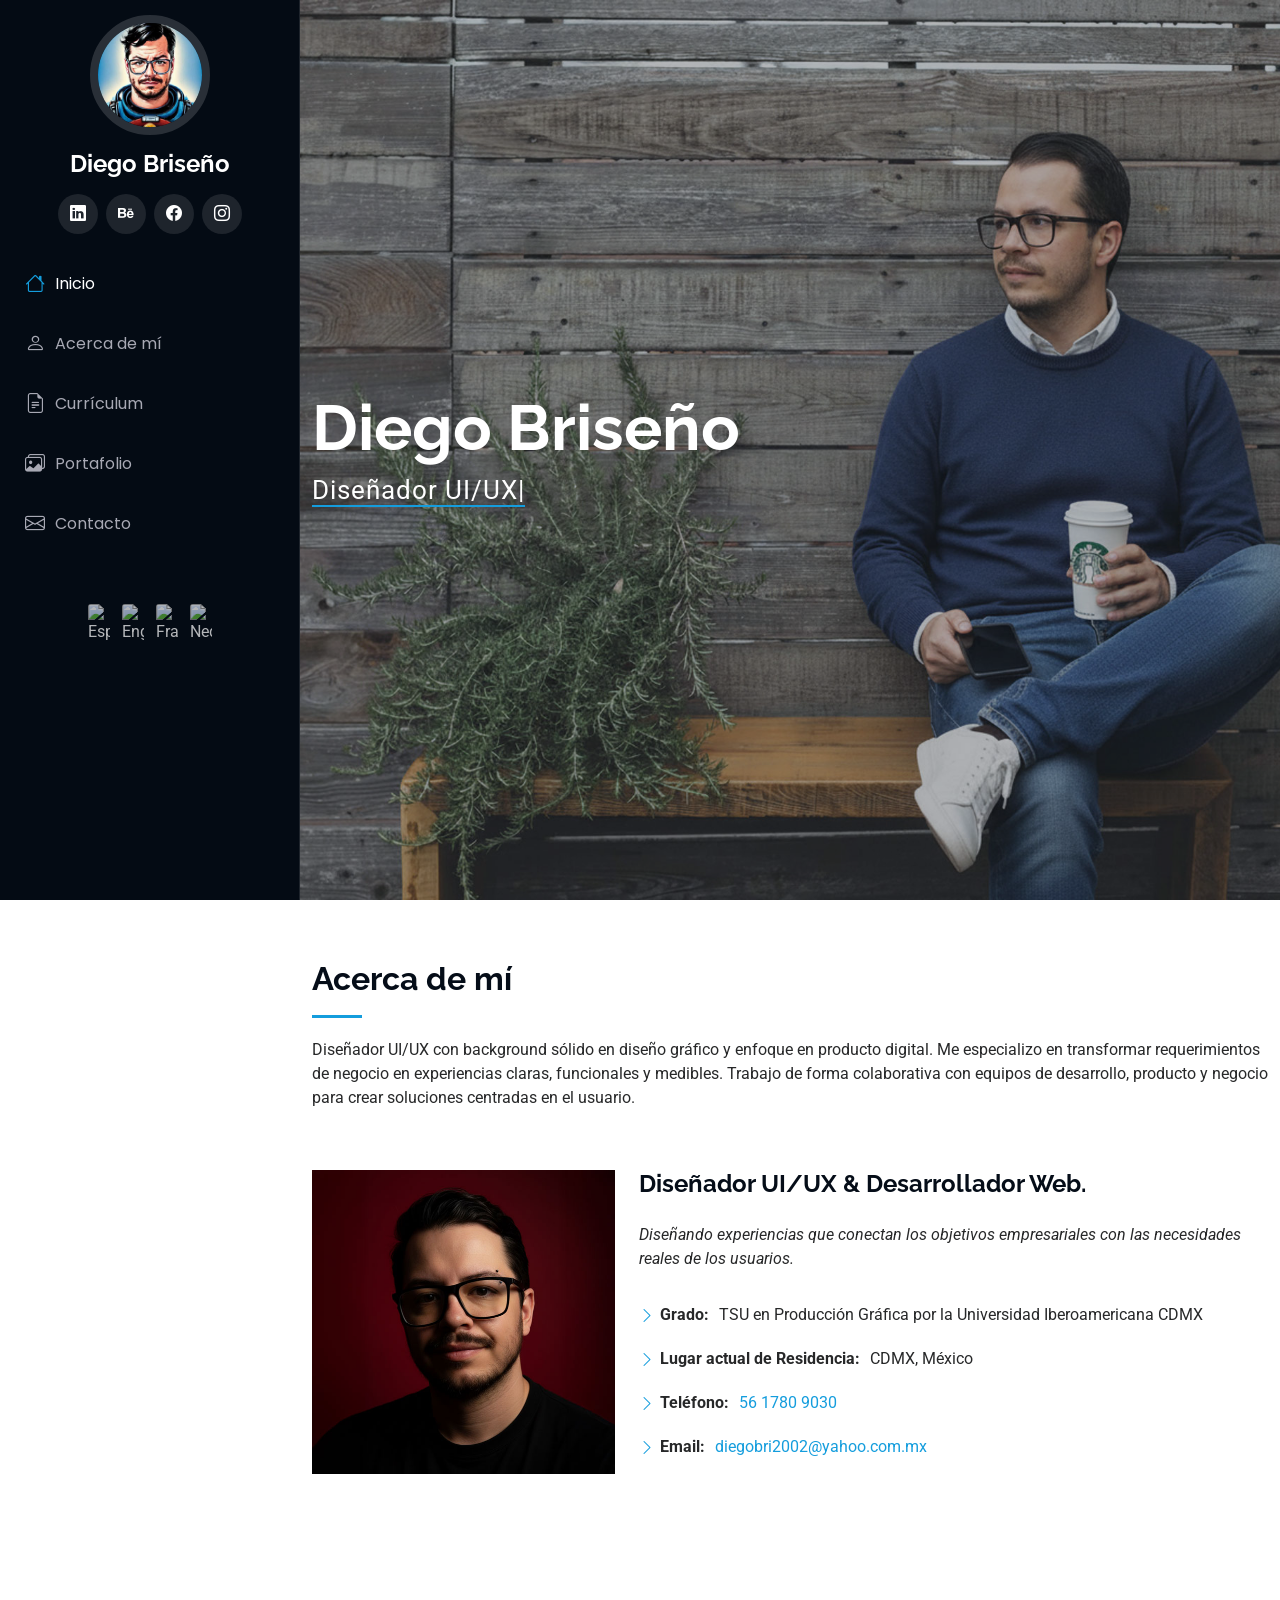
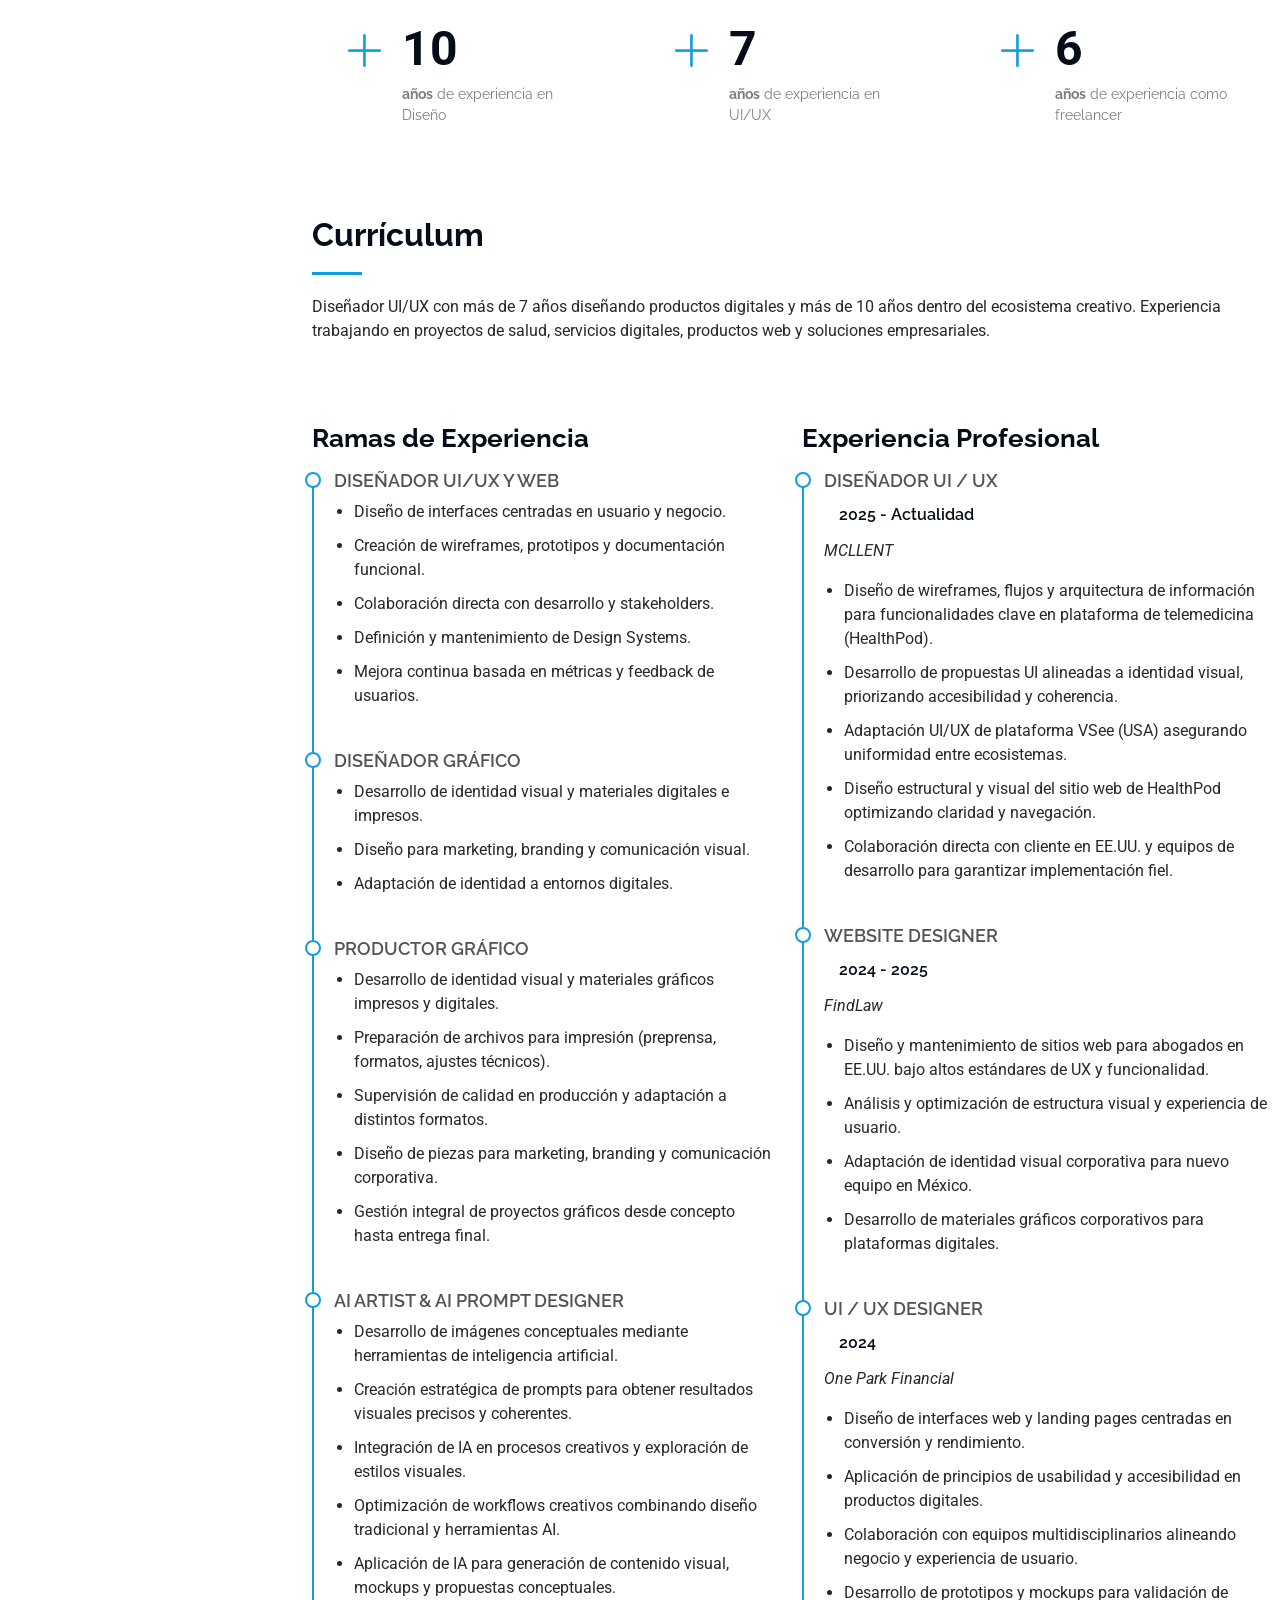
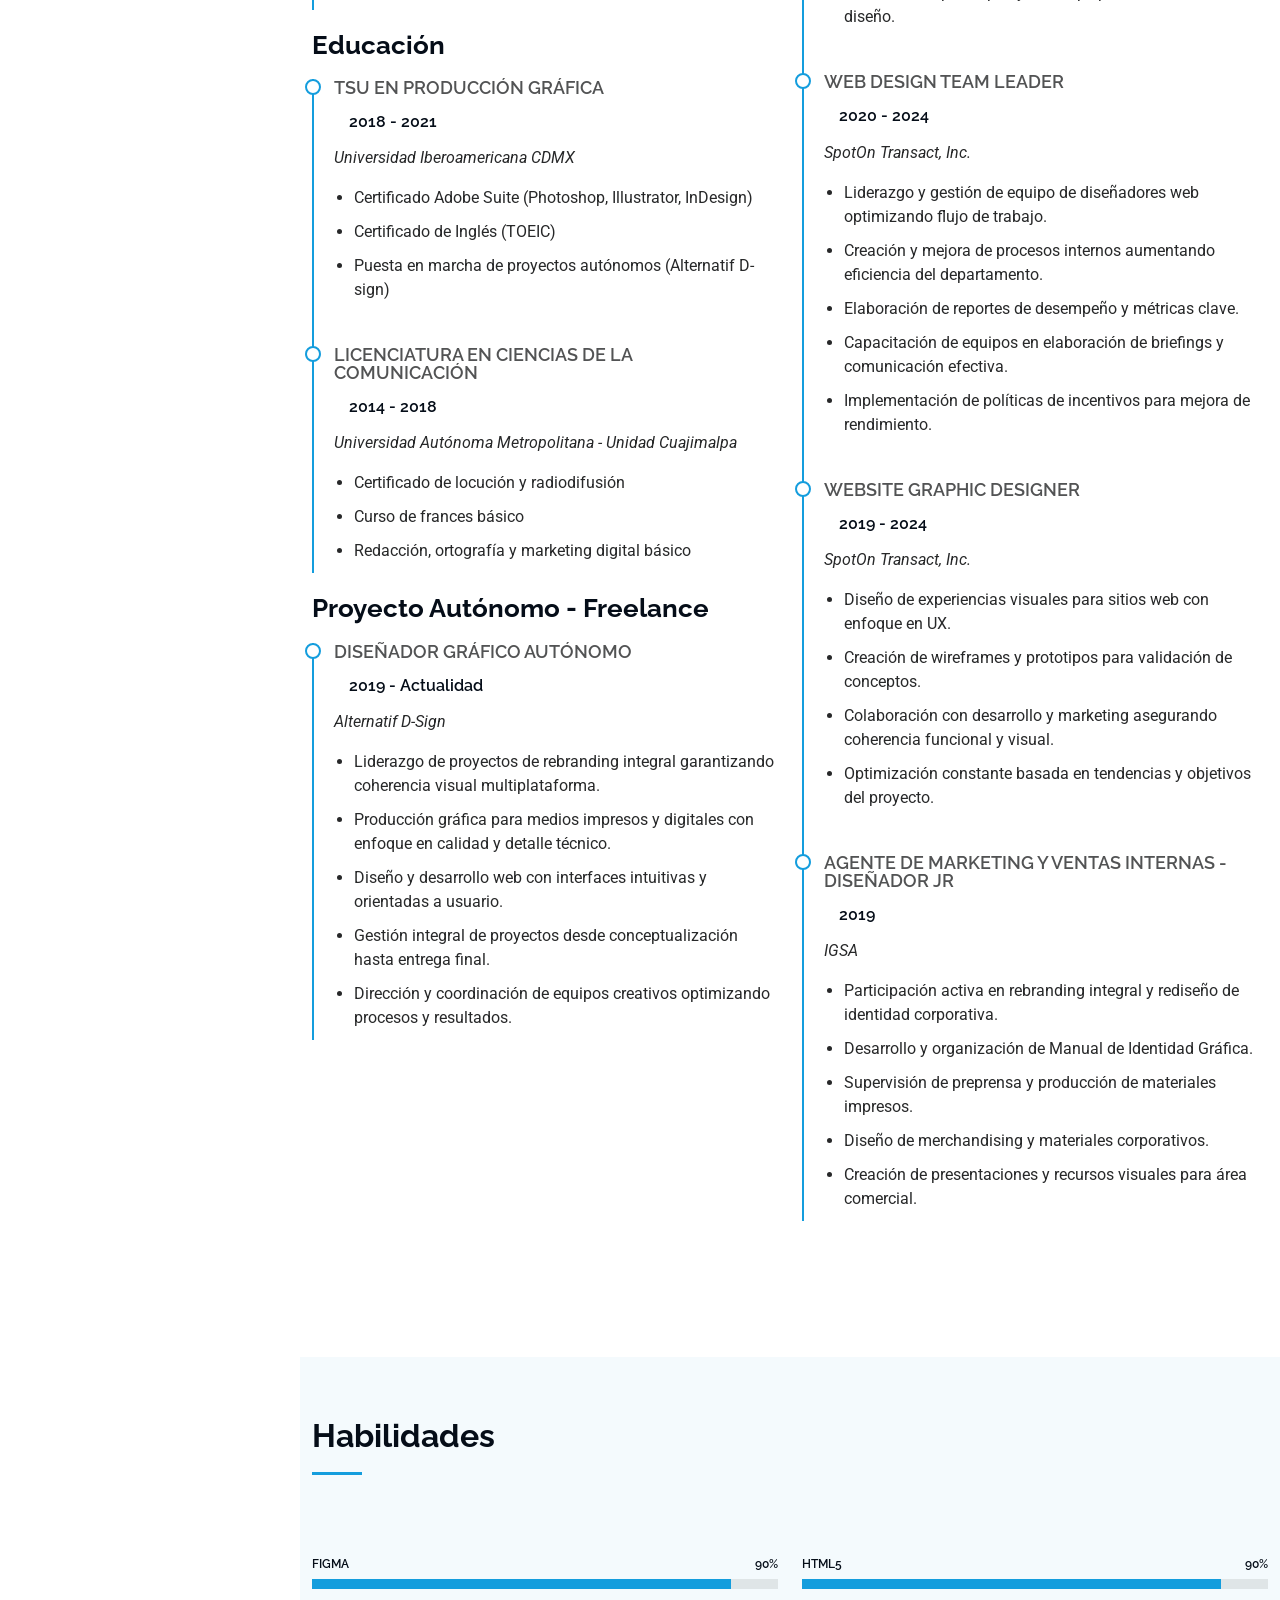
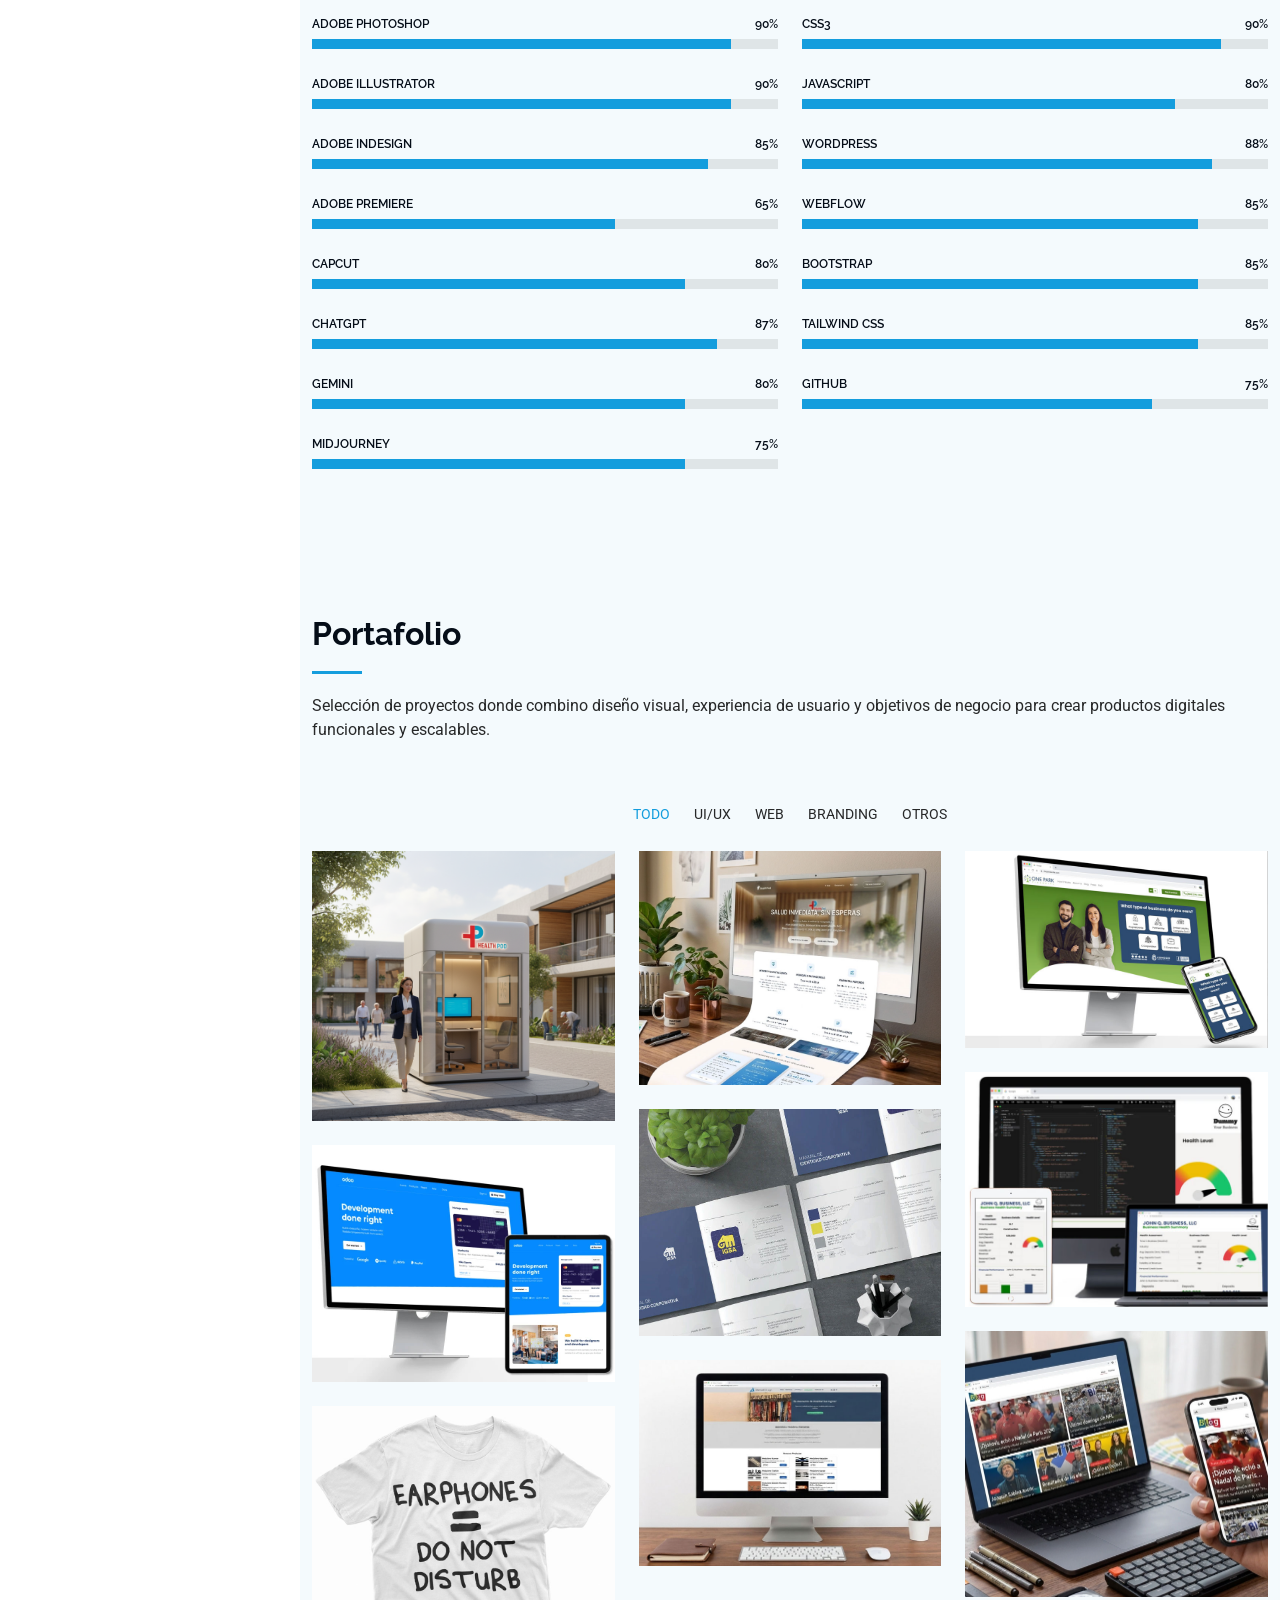
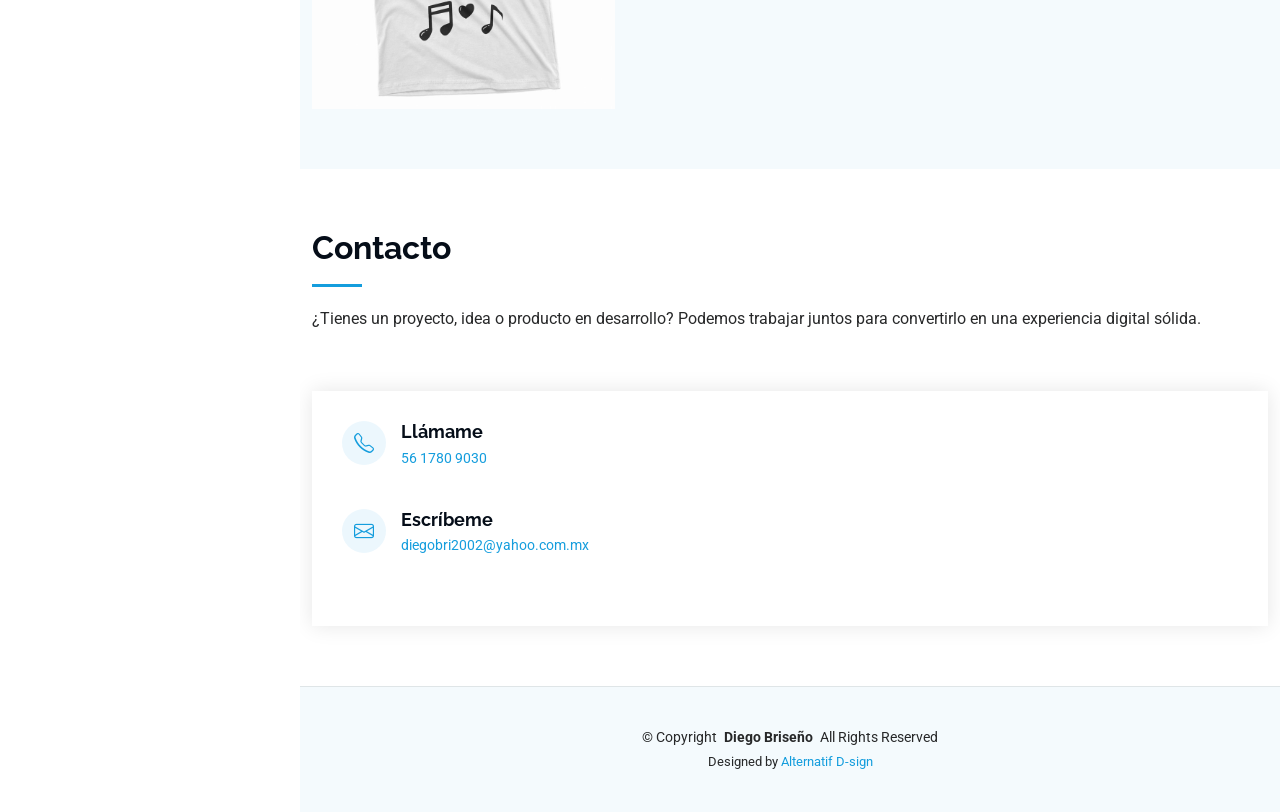
==== commit 2489dd68: "UIUX Analisis" ====
--- a/index.html
+++ b/index.html
@@ -623,6 +623,18 @@
                       class="bi bi-link-45deg"></i></a>
                 </div>
               </div>
+            </div><!-- End Portfolio Item -->
+            
+            <div class="col-lg-4 col-md-6 portfolio-item isotope-item filter-app">
+              <div class="portfolio-content h-100">
+                <img src="assets/img/portfolio/ui-ux_analysis-proj.jpg" class="img-fluid" alt="UI UX Website Analysis">
+                <div class="portfolio-info">
+                  <h4>UI/UX Website Analysis</h4>
+                  <p>Evaluación Estratégica de Experiencia Web</p>
+                  <a href="ui-ux-website-analysis.html" title="More Details" class="details-link"><i
+                      class="bi bi-link-45deg"></i></a>
+                </div>
+              </div>
             </div><!-- End Portfolio Item -->            
 
             <div class="col-lg-4 col-md-6 portfolio-item isotope-item filter-books">
@@ -642,17 +654,7 @@
 
 
 
-            <div class="col-lg-4 col-md-6 portfolio-item isotope-item filter-app">
-              <div class="portfolio-content h-100">
-                <img src="assets/img/portfolio/app-3.jpg" class="img-fluid" alt="">
-                <div class="portfolio-info">
-                  <h4>App 3</h4>
-                  <p>Lorem ipsum, dolor sit amet consectetur</p>
-                  <a href="portfolio-details.html" title="More Details" class="details-link"><i
-                      class="bi bi-link-45deg"></i></a>
-                </div>
-              </div>
-            </div><!-- End Portfolio Item -->
+
 
             <div class="col-lg-4 col-md-6 portfolio-item isotope-item filter-product">
               <div class="portfolio-content h-100">
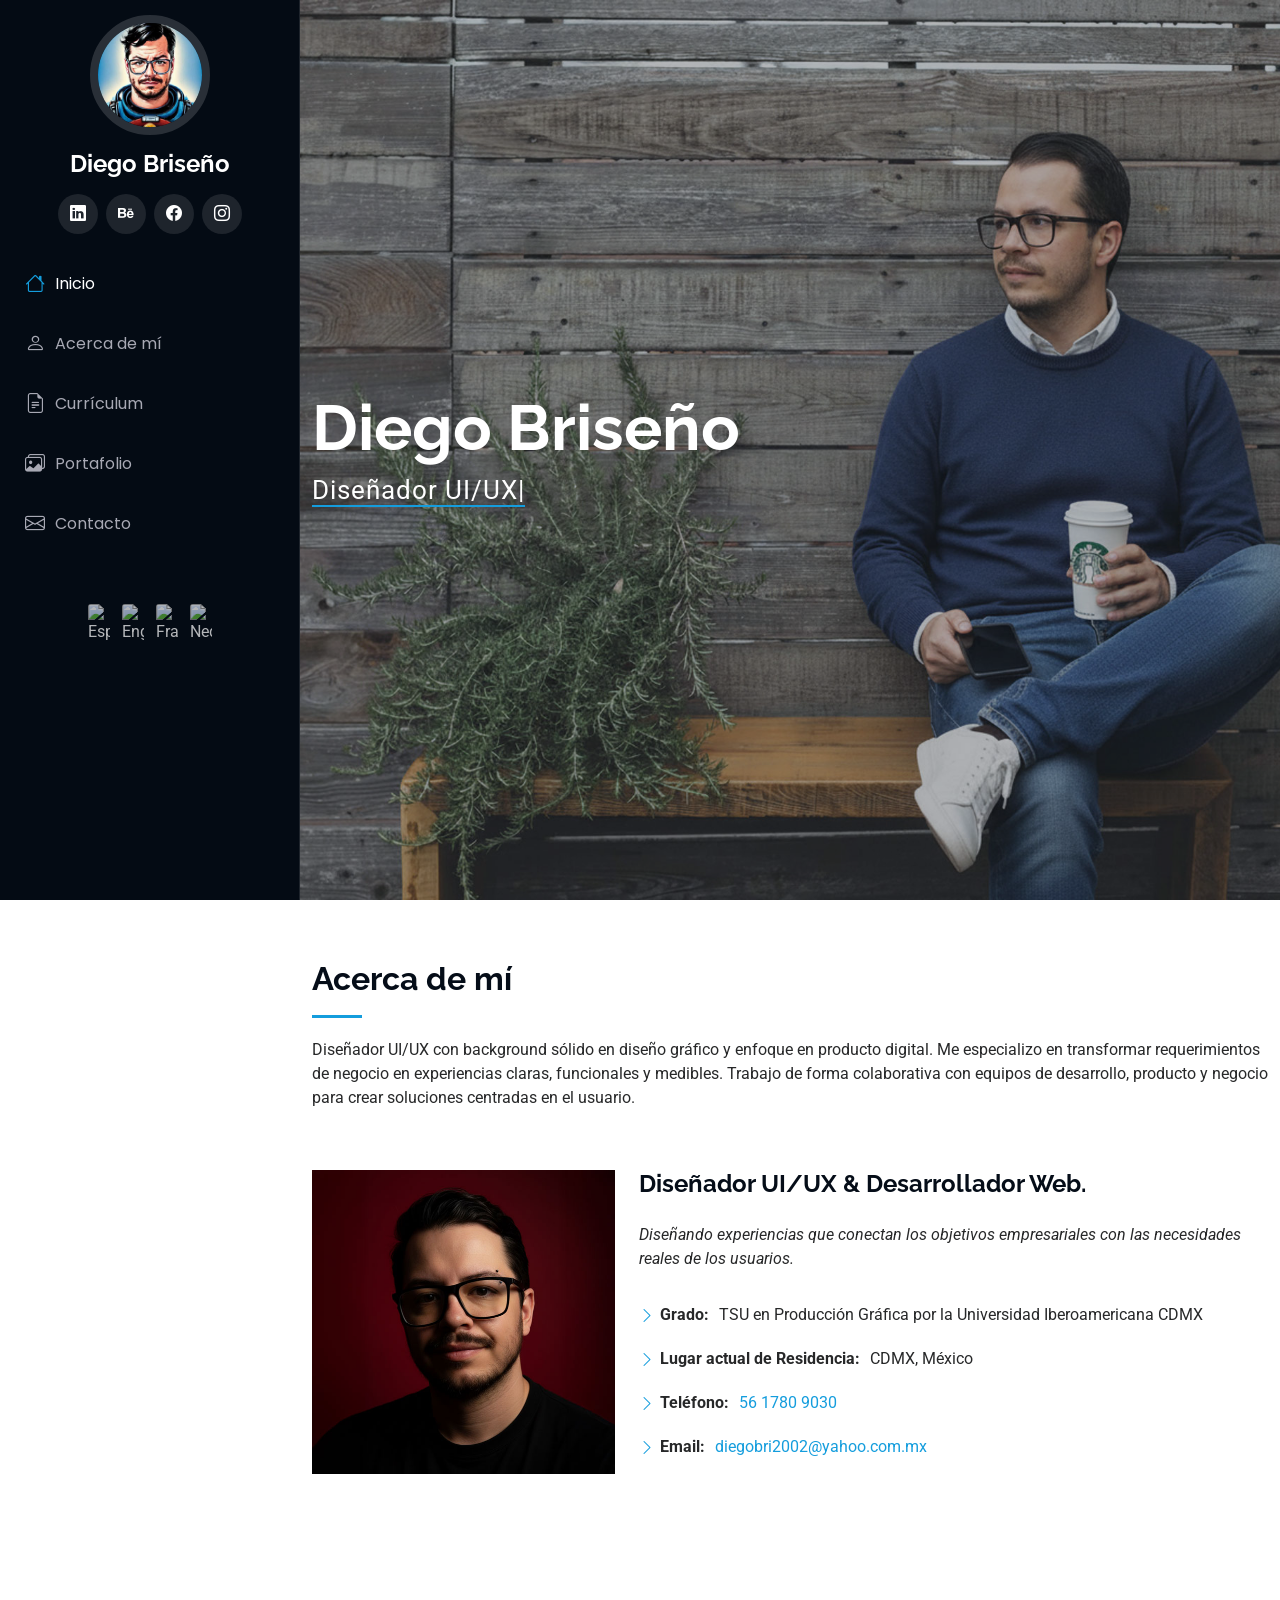
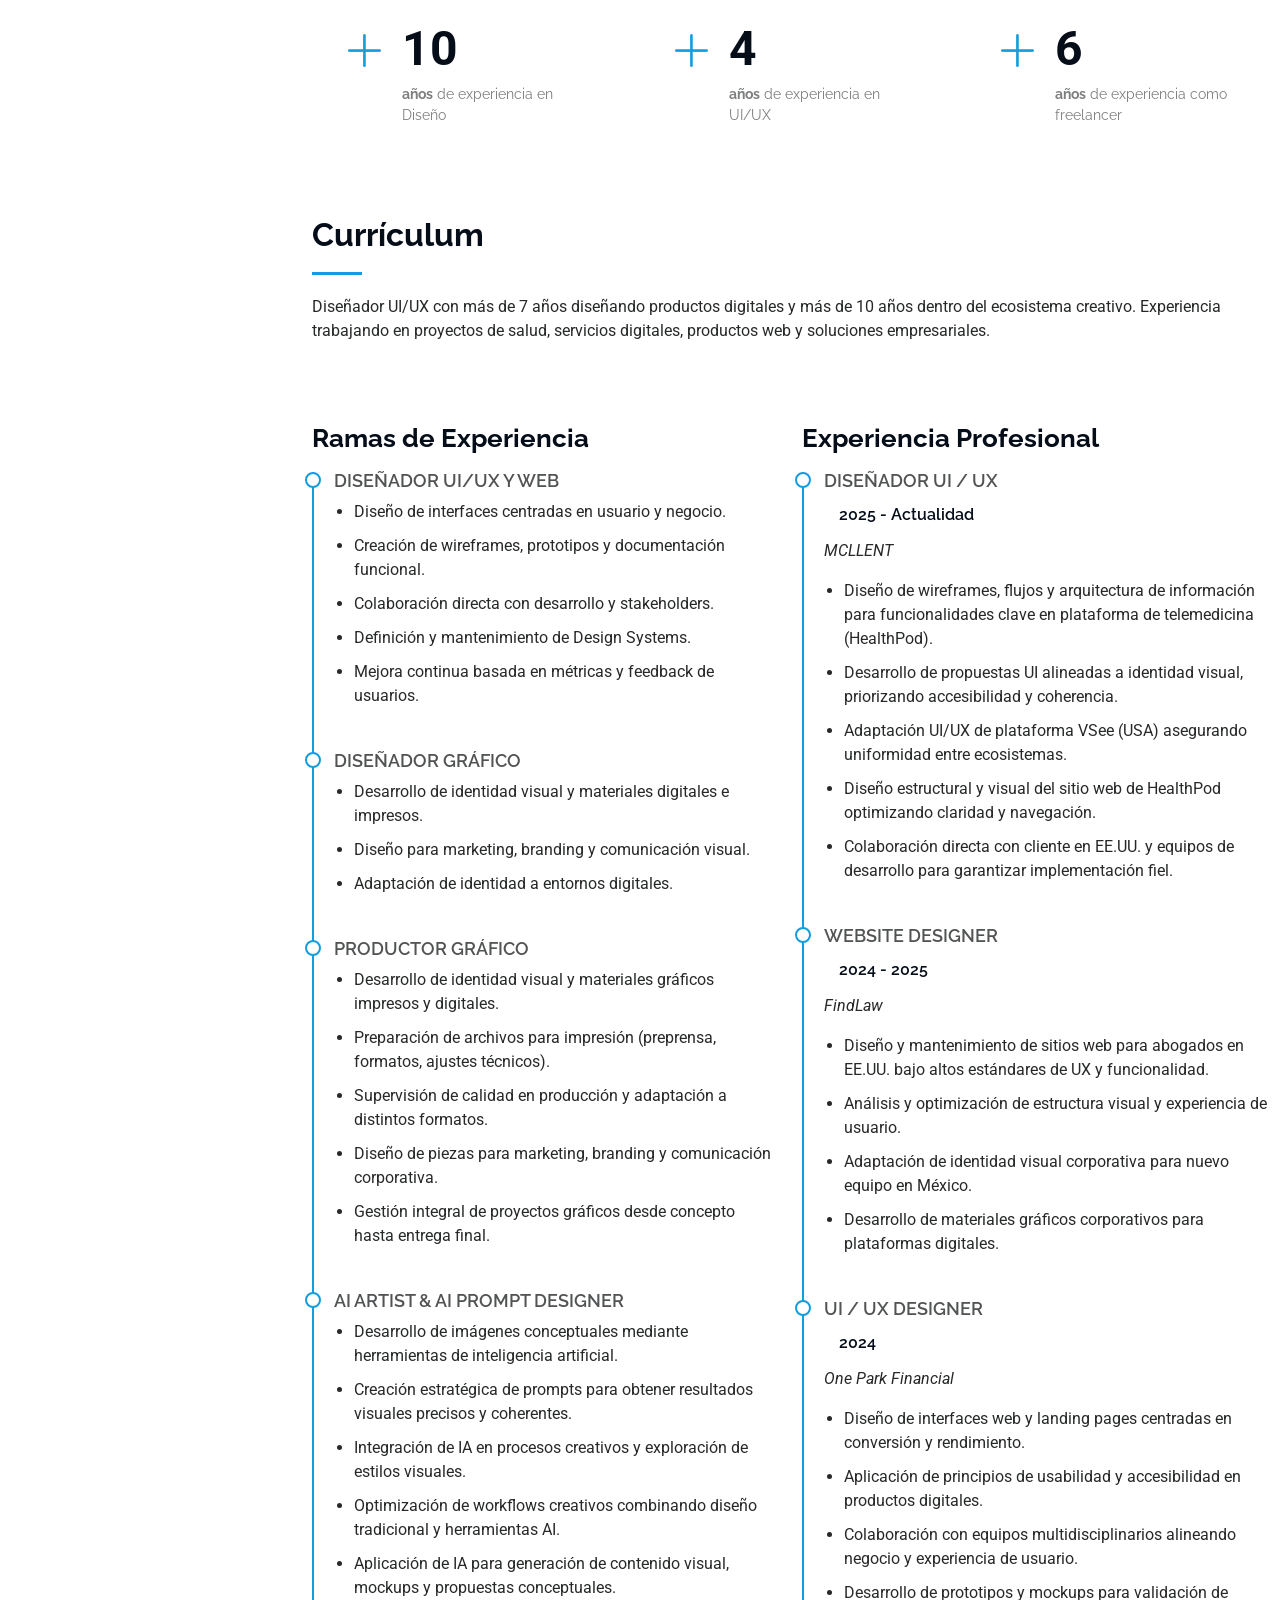
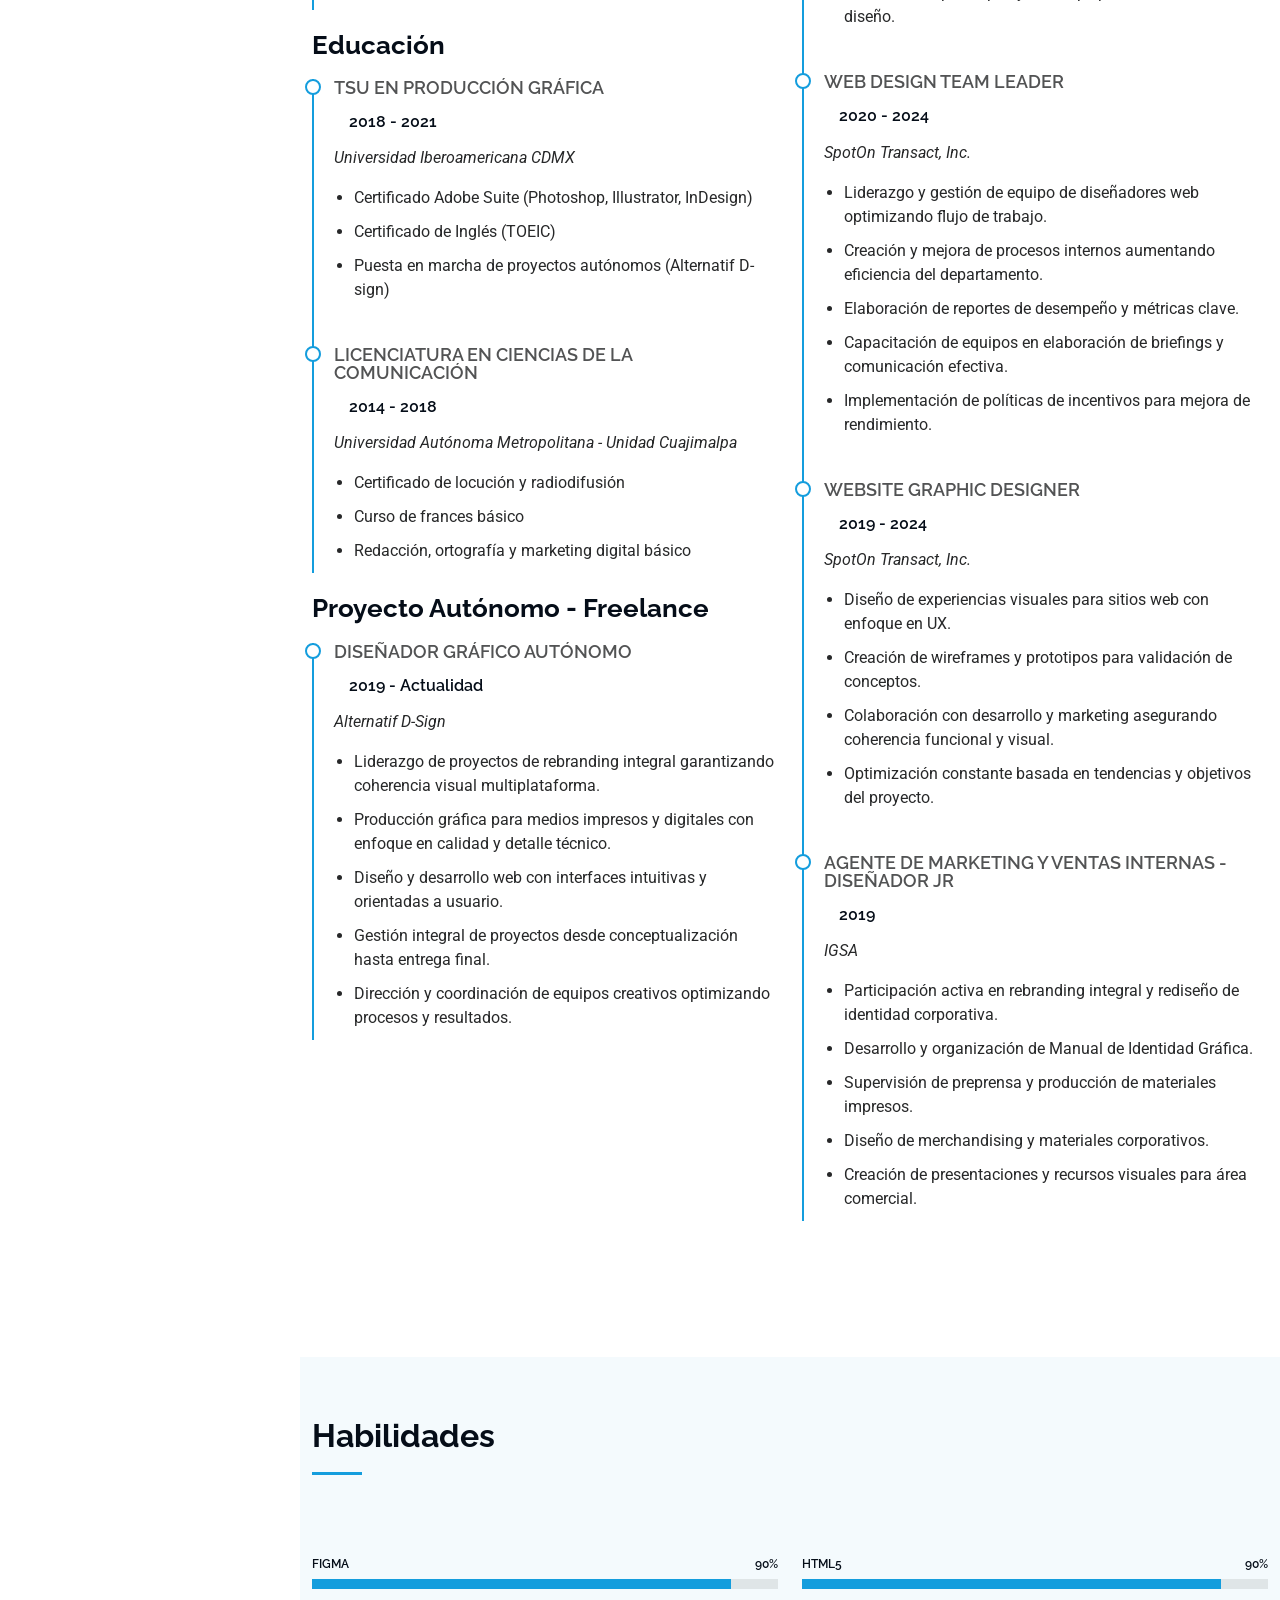
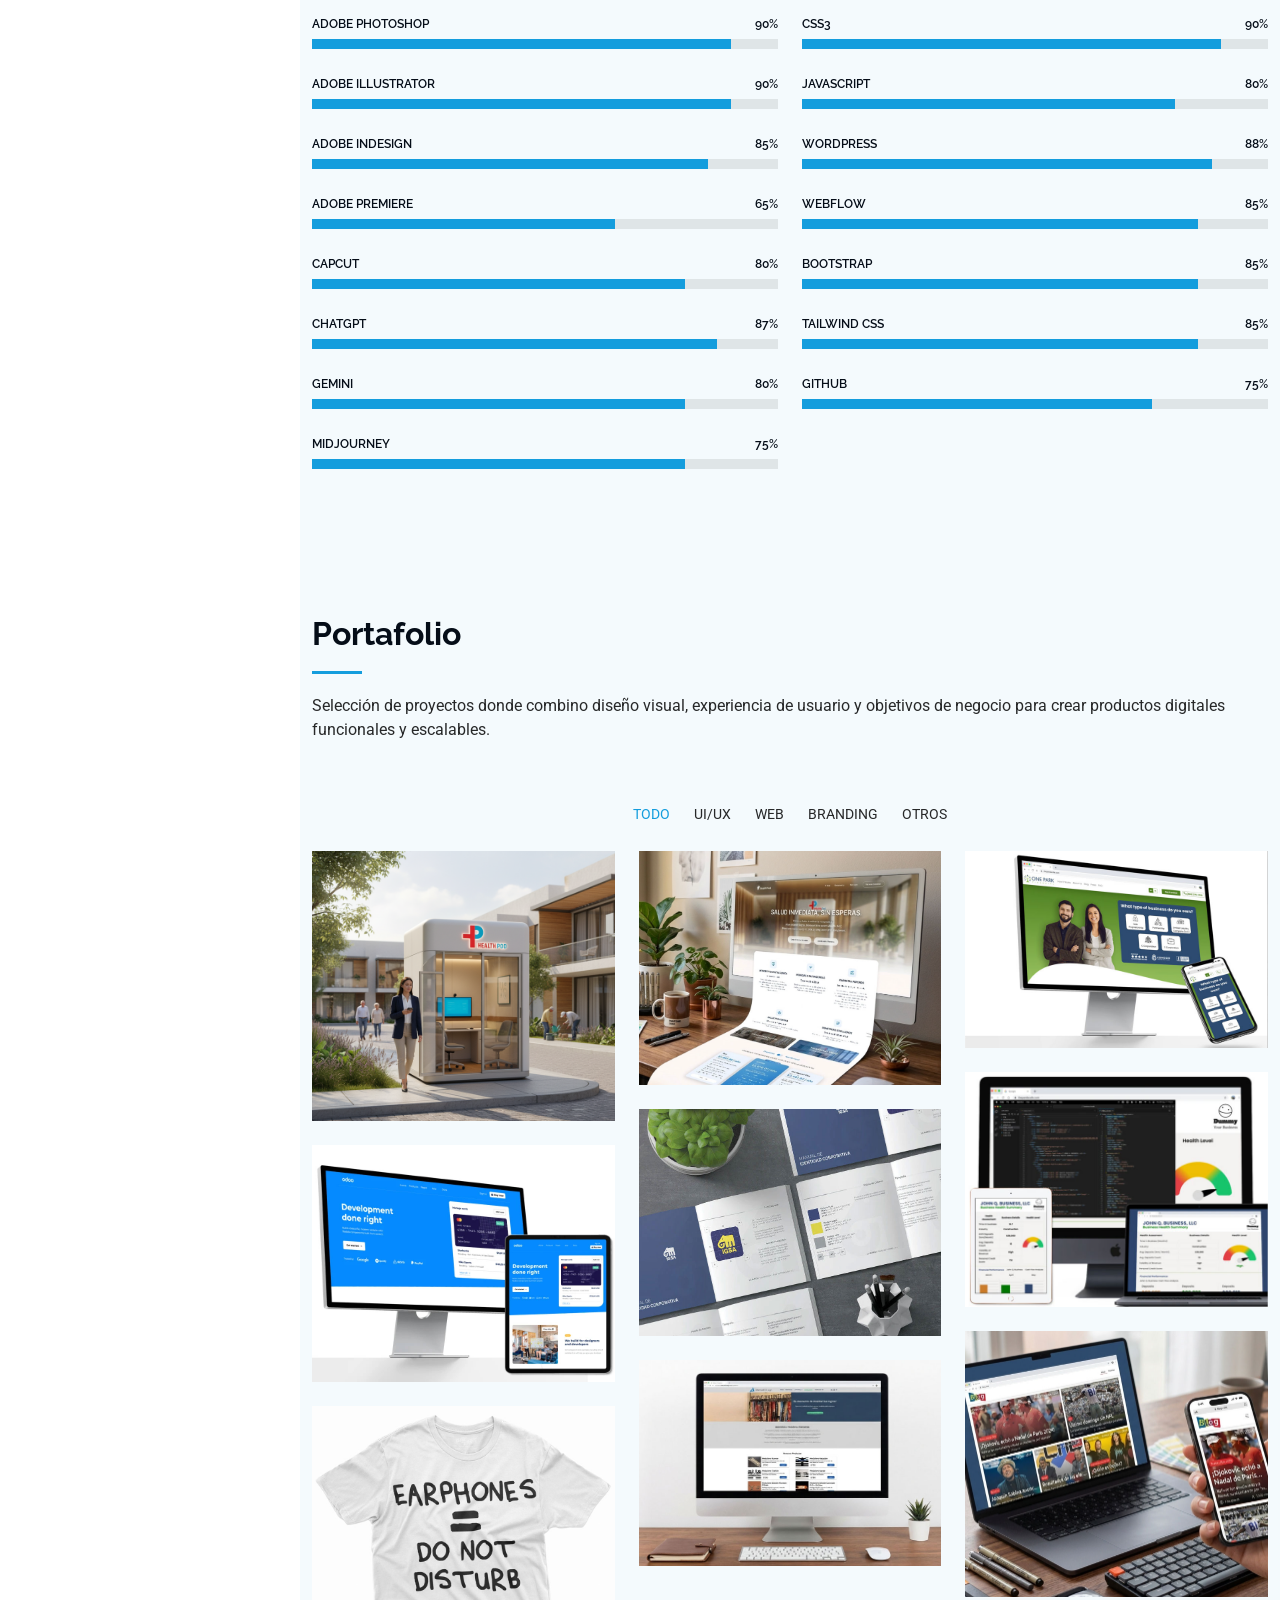
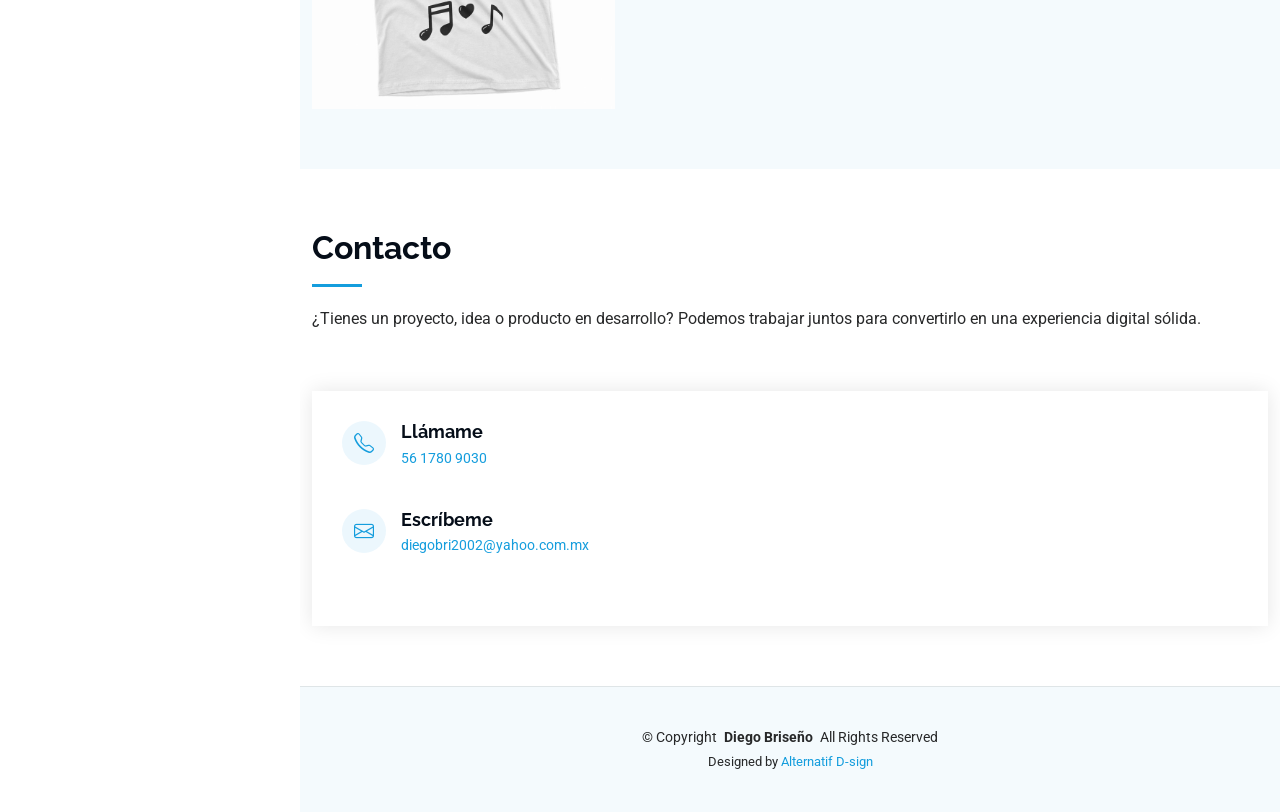
==== commit 54018f67: "Cambio de CV a página sola" ====
--- a/index.html
+++ b/index.html
@@ -54,7 +54,7 @@
       <ul>
         <li><a href="#hero" class="active"><i class="bi bi-house navicon"></i>Inicio</a></li>
         <li><a href="#about"><i class="bi bi-person navicon"></i> Acerca de mí</a></li>
-        <li><a href="#resume"><i class="bi bi-file-earmark-text navicon"></i> Currículum </a></li>
+        <li><a href="resume.html"><i class="bi bi-file-earmark-text navicon"></i> Currículum </a></li>
         <li><a href="#portfolio"><i class="bi bi-images navicon"></i> Portafolio</a></li>
         <li><a href="#contact"><i class="bi bi-envelope navicon"></i> Contacto</a></li>
       </ul>
@@ -147,7 +147,7 @@
           <div class="col-lg-4 col-md-4 col-12">
             <div class="stats-item">
               <i class="bi bi-plus-lg"></i>
-              <span data-purecounter-start="0" data-purecounter-end="7" data-purecounter-duration="1"
+              <span data-purecounter-start="0" data-purecounter-end="4" data-purecounter-duration="1"
                 class="purecounter"></span>
               <p><strong>años</strong> <span>de experiencia en UI/UX</span></p>
             </div>
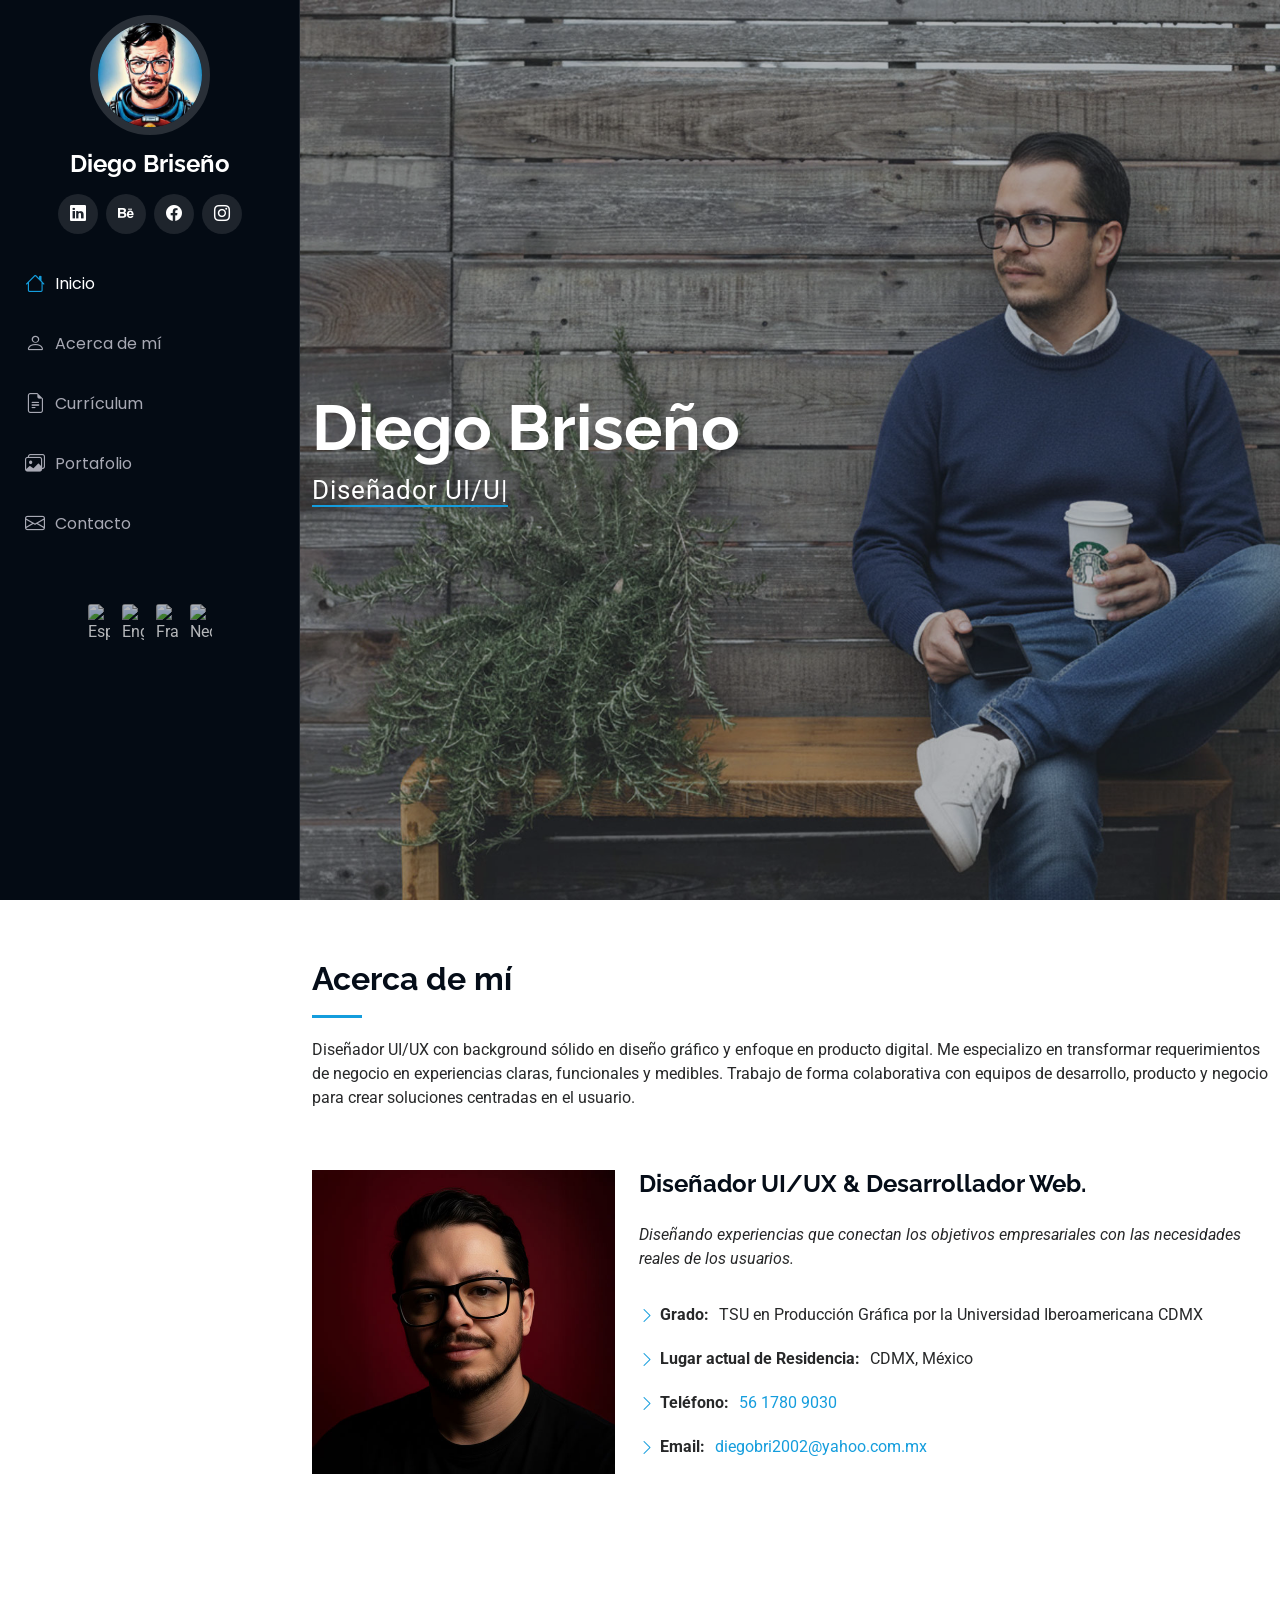
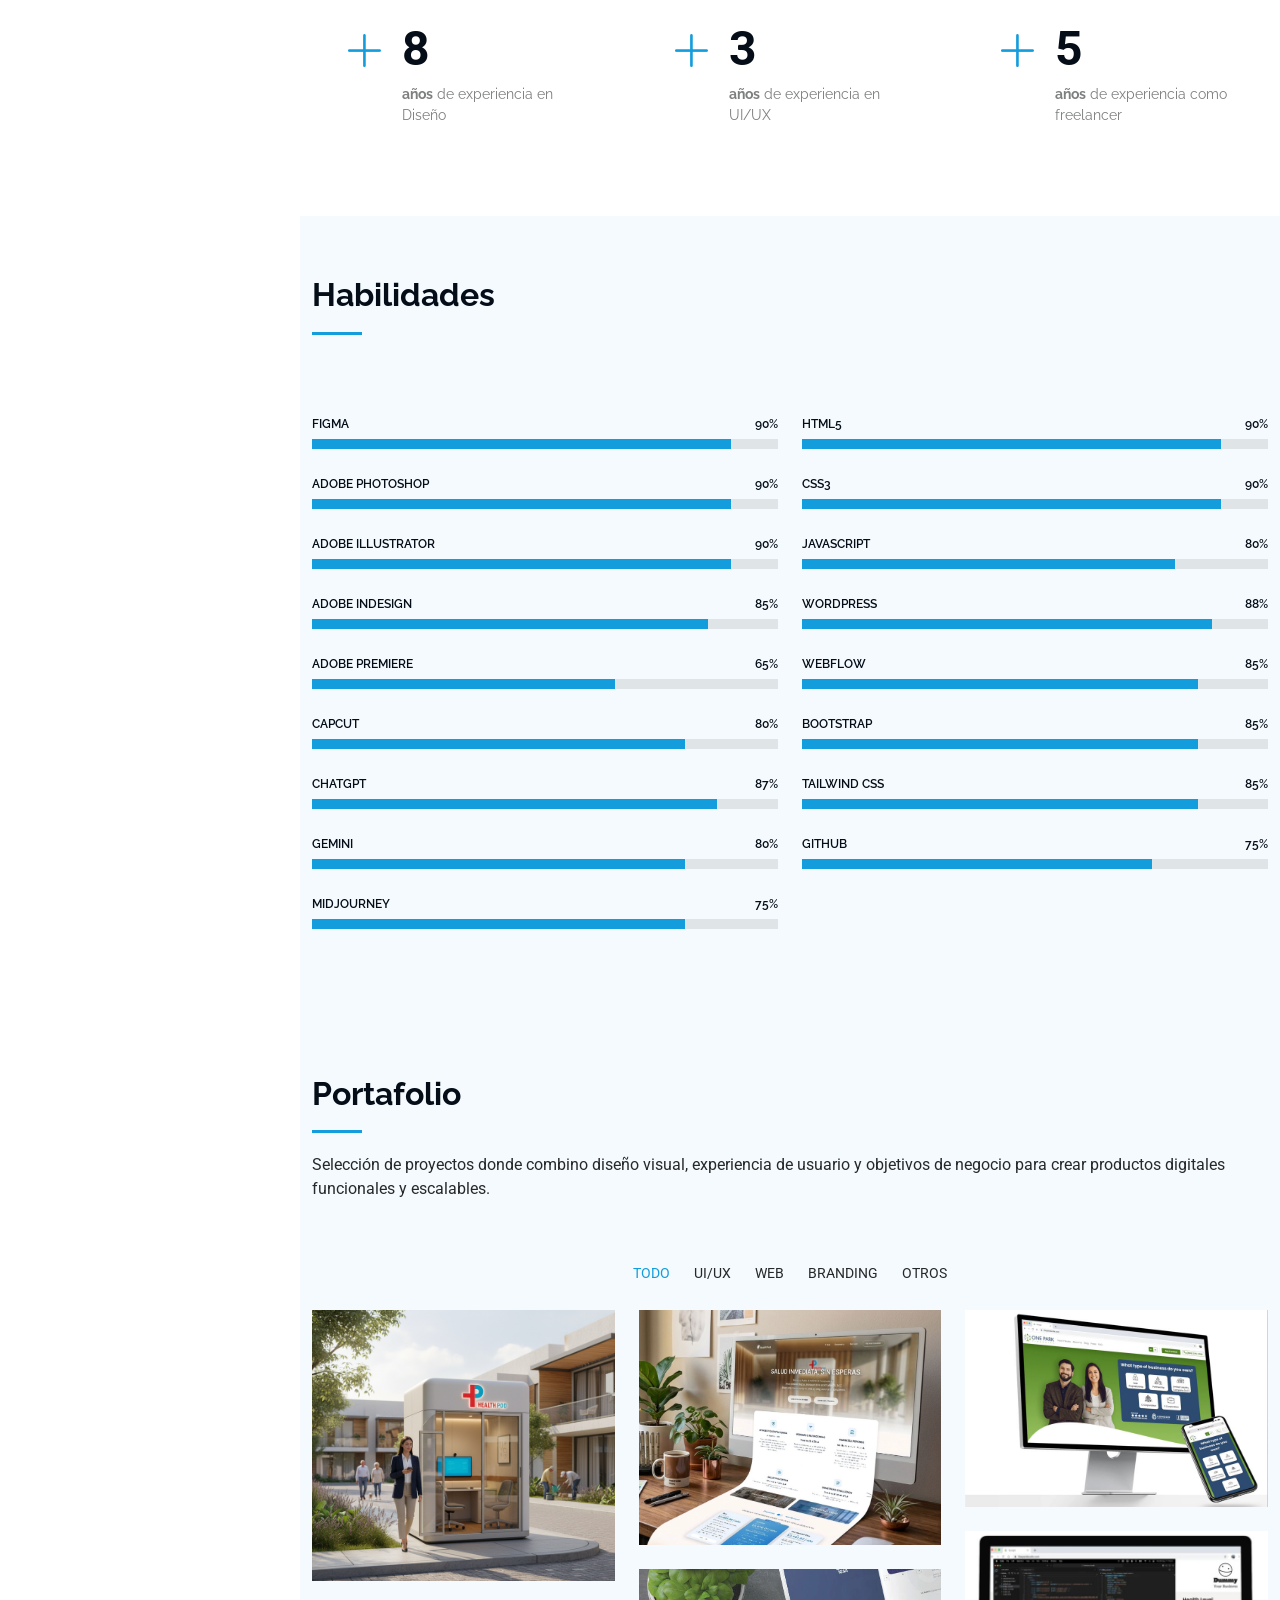
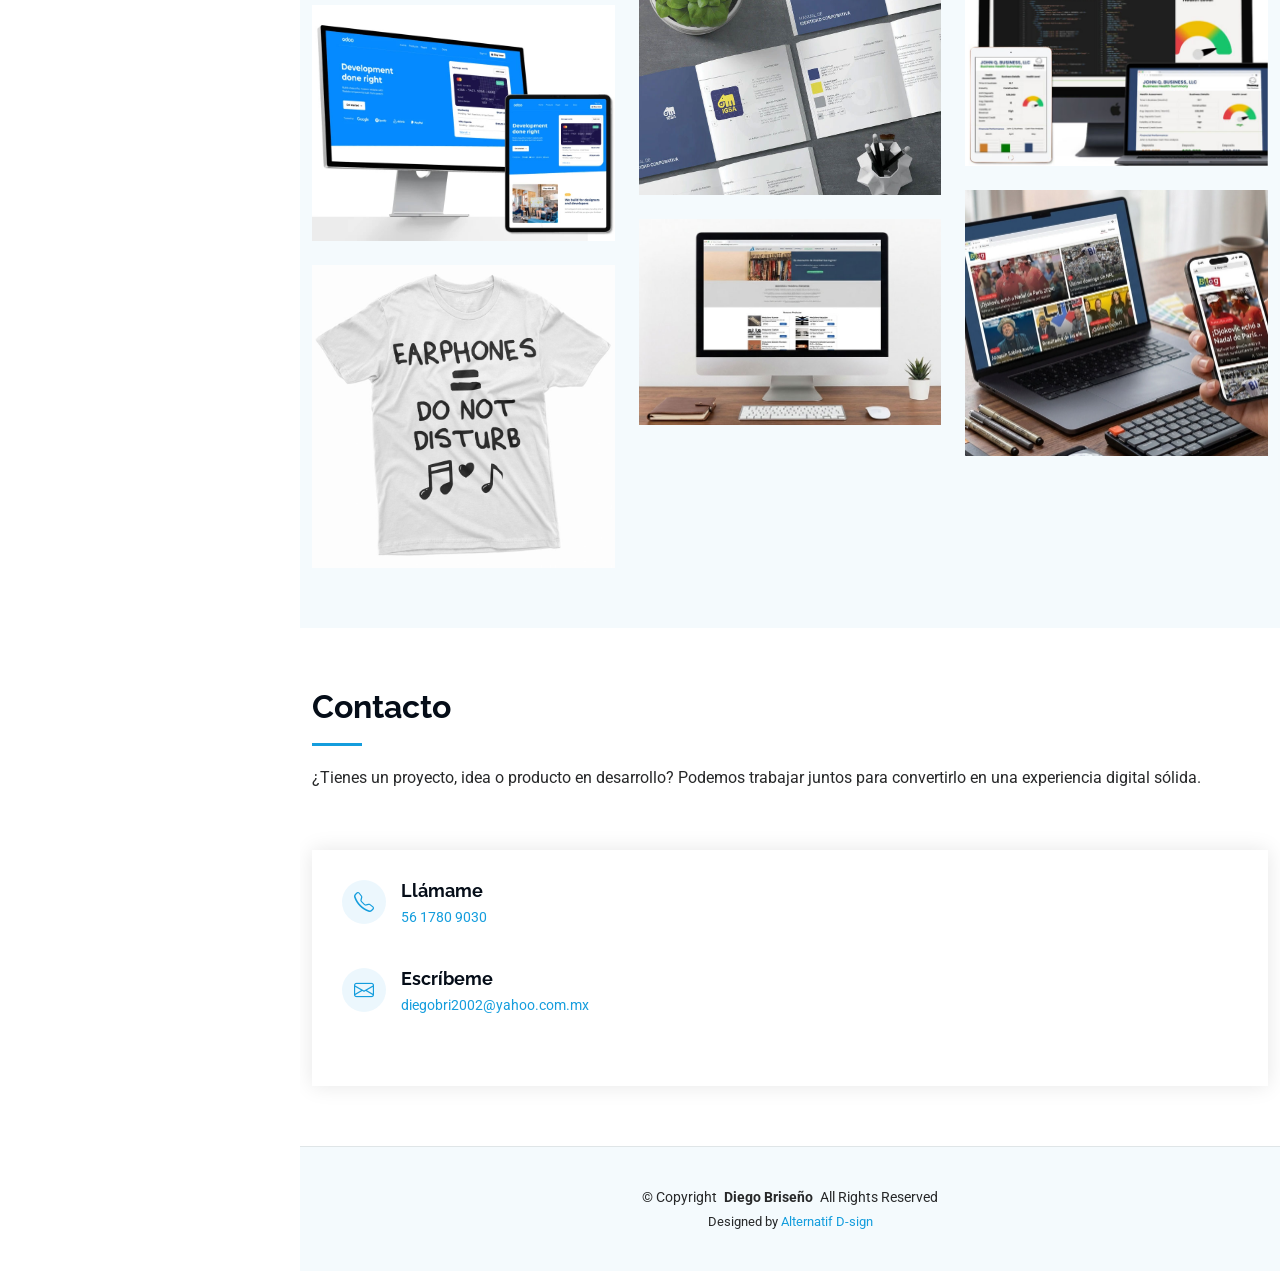
==== commit 4183a6fa: "Cambios en Header" ====
--- a/index.html
+++ b/index.html
@@ -166,192 +166,6 @@
 
       </div>
 
-      <!-- Resume Section -->
-      <section id="resume" class="resume section">
-
-        <!-- Section Title -->
-        <div class="container section-title" data-aos="fade-up">
-          <h2>Currículum</h2>
-          <p>Diseñador UI/UX con más de 7 años diseñando productos digitales y más de 10 años dentro del ecosistema
-            creativo.
-            Experiencia trabajando en proyectos de salud, servicios digitales, productos web y soluciones empresariales.
-          </p>
-        </div><!-- End Section Title -->
-
-        <div class="container">
-
-          <div class="row">
-
-            <div class="col-lg-6" data-aos="fade-up" data-aos-delay="100">
-              <h3 class="resume-title">Ramas de Experiencia</h3>
-
-              <div class="resume-item">
-                <h4>Diseñador UI/UX y Web</h4>
-                <ul>
-                  <li>Diseño de interfaces centradas en usuario y negocio.
-                  <li>Creación de wireframes, prototipos y documentación funcional.</li>
-                  <li>Colaboración directa con desarrollo y stakeholders.</li>
-                  <li>Definición y mantenimiento de Design Systems.</li>
-                  <li>Mejora continua basada en métricas y feedback de usuarios.</li>
-                </ul>
-              </div>
-
-              <div class="resume-item">
-                <h4>Diseñador Gráfico</h4>
-                <ul>
-                  <li>Desarrollo de identidad visual y materiales digitales e impresos.</li>
-                  <li>Diseño para marketing, branding y comunicación visual.</li>
-                  <li>Adaptación de identidad a entornos digitales.</li>
-                </ul>
-              </div>
-
-              <div class="resume-item">
-                <h4>Productor Gráfico</h4>
-                <ul>
-                  <li>Desarrollo de identidad visual y materiales gráficos impresos y digitales.</li>
-                  <li>Preparación de archivos para impresión (preprensa, formatos, ajustes técnicos).</li>
-                  <li>Supervisión de calidad en producción y adaptación a distintos formatos.</li>
-                  <li>Diseño de piezas para marketing, branding y comunicación corporativa.</li>
-                  <li>Gestión integral de proyectos gráficos desde concepto hasta entrega final.</li>
-                </ul>
-              </div>
-
-              <div class="resume-item pb-0">
-                <h4>AI Artist & AI Prompt Designer</h4>
-                <ul>
-                  <li>Desarrollo de imágenes conceptuales mediante herramientas de inteligencia artificial.</li>
-                  <li>Creación estratégica de prompts para obtener resultados visuales precisos y coherentes.</li>
-                  <li>Integración de IA en procesos creativos y exploración de estilos visuales.</li>
-                  <li>Optimización de workflows creativos combinando diseño tradicional y herramientas AI.</li>
-                  <li>Aplicación de IA para generación de contenido visual, mockups y propuestas conceptuales.</li>
-                </ul>
-              </div>
-              <!-- Edn Resume Item -->
-
-              <h3 class="resume-title">Educación</h3>
-              <div class="resume-item">
-                <h4>TSU en Producción Gráfica</h4>
-                <h5>2018 - 2021</h5>
-                <p><em>Universidad Iberoamericana CDMX</em></p>
-                <ul>
-                  <li>Certificado Adobe Suite (Photoshop, Illustrator, InDesign)</li>
-                  <li>Certificado de Inglés (TOEIC)</li>
-                  <li>Puesta en marcha de proyectos autónomos (Alternatif D-sign)</li>
-                </ul>
-              </div><!-- End Resume Item -->
-
-              <div class="resume-item pb-0">
-                <h4>Licenciatura en Ciencias de la Comunicación</h4>
-                <h5>2014 - 2018</h5>
-                <p><em>Universidad Autónoma Metropolitana - Unidad Cuajimalpa</em></p>
-                <ul>
-                  <li>Certificado de locución y radiodifusión</li>
-                  <li>Curso de frances básico</li>
-                  <li>Redacción, ortografía y marketing digital básico</li>
-                </ul>
-              </div><!-- End Resume Item -->
-
-              <h3 class="resume-title">Proyecto Autónomo - Freelance</h3>
-              <div class="resume-item">
-                <h4>DISEÑADOR GRÁFICO AUTÓNOMO</h4>
-                <h5>2019 - Actualidad</h5>
-                <p><em>Alternatif D-Sign</em></p>
-                <ul>
-                  <li>Liderazgo de proyectos de rebranding integral garantizando coherencia visual multiplataforma.</li>
-                  <li>Producción gráfica para medios impresos y digitales con enfoque en calidad y detalle técnico.</li>
-                  <li>Diseño y desarrollo web con interfaces intuitivas y orientadas a usuario.</li>
-                  <li>Gestión integral de proyectos desde conceptualización hasta entrega final.</li>
-                  <li>Dirección y coordinación de equipos creativos optimizando procesos y resultados.</li>
-                </ul>
-              </div><!-- End Resume Item -->
-
-            </div>
-
-            <div class="col-lg-6" data-aos="fade-up" data-aos-delay="200">
-              <h3 class="resume-title">Experiencia Profesional</h3>
-              <div class="resume-item">
-                <h4>DISEÑADOR UI / UX</h4>
-                <h5>2025 - Actualidad</h5>
-                <p><em>MCLLENT</em></p>
-                <ul>
-                  <li>Diseño de wireframes, flujos y arquitectura de información para funcionalidades clave en
-                    plataforma
-                    de telemedicina (HealthPod).</li>
-                  <li>Desarrollo de propuestas UI alineadas a identidad visual, priorizando accesibilidad y coherencia.
-                  </li>
-                  <li>Adaptación UI/UX de plataforma VSee (USA) asegurando uniformidad entre ecosistemas.</li>
-                  <li>Diseño estructural y visual del sitio web de HealthPod optimizando claridad y navegación.</li>
-                  <li>Colaboración directa con cliente en EE.UU. y equipos de desarrollo para garantizar implementación
-                    fiel.</li>
-                </ul>
-              </div><!-- End Resume Item -->
-
-              <div class="resume-item">
-                <h4>WEBSITE DESIGNER</h4>
-                <h5>2024 - 2025</h5>
-                <p><em>FindLaw</em></p>
-                <ul>
-                  <li>Diseño y mantenimiento de sitios web para abogados en EE.UU. bajo altos estándares de UX y
-                    funcionalidad.</li>
-                  <li>Análisis y optimización de estructura visual y experiencia de usuario.</li>
-                  <li>Adaptación de identidad visual corporativa para nuevo equipo en México.</li>
-                  <li>Desarrollo de materiales gráficos corporativos para plataformas digitales.</li>
-                </ul>
-              </div><!-- End Resume Item -->
-
-              <div class="resume-item">
-                <h4>UI / UX DESIGNER</h4>
-                <h5>2024</h5>
-                <p><em>One Park Financial</em></p>
-                <ul>
-                  <li>Diseño de interfaces web y landing pages centradas en conversión y rendimiento.</li>
-                  <li>Aplicación de principios de usabilidad y accesibilidad en productos digitales.</li>
-                  <li>Colaboración con equipos multidisciplinarios alineando negocio y experiencia de usuario.</li>
-                  <li>Desarrollo de prototipos y mockups para validación de diseño.</li>
-                </ul>
-              </div><!-- End Resume Item -->
-
-              <div class="resume-item">
-                <h4>WEB DESIGN TEAM LEADER</h4>
-                <h5>2020 - 2024</h5>
-                <p><em>SpotOn Transact, Inc.</em></p>
-                <ul>
-                  <li>Liderazgo y gestión de equipo de diseñadores web optimizando flujo de trabajo.</li>
-                  <li>Creación y mejora de procesos internos aumentando eficiencia del departamento.</li>
-                  <li>Elaboración de reportes de desempeño y métricas clave.</li>
-                  <li>Capacitación de equipos en elaboración de briefings y comunicación efectiva.</li>
-                  <li>Implementación de políticas de incentivos para mejora de rendimiento.</li>
-                </ul>
-              </div><!-- End Resume Item -->
-
-              <div class="resume-item">
-                <h4>WEBSITE GRAPHIC DESIGNER</h4>
-                <h5>2019 - 2024</h5>
-                <p><em>SpotOn Transact, Inc.</em></p>
-                <ul>
-                  <li>Diseño de experiencias visuales para sitios web con enfoque en UX.</li>
-                  <li>Creación de wireframes y prototipos para validación de conceptos.</li>
-                  <li>Colaboración con desarrollo y marketing asegurando coherencia funcional y visual.</li>
-                  <li>Optimización constante basada en tendencias y objetivos del proyecto.</li>
-                </ul>
-              </div><!-- End Resume Item -->
-
-              <div class="resume-item">
-                <h4>AGENTE DE MARKETING Y VENTAS INTERNAS - DISEÑADOR JR</h4>
-                <h5>2019</h5>
-                <p><em>IGSA</em></p>
-                <ul>
-                  <li>Participación activa en rebranding integral y rediseño de identidad corporativa.</li>
-                  <li>Desarrollo y organización de Manual de Identidad Gráfica.</li>
-                  <li>Supervisión de preprensa y producción de materiales impresos.</li>
-                  <li>Diseño de merchandising y materiales corporativos.</li>
-                  <li>Creación de presentaciones y recursos visuales para área comercial.</li>
-                </ul>
-              </div><!-- End Resume Item -->
-            </div>
-          </div>
-        </div>
-      </section><!-- /Resume Section -->
     </section><!-- /Stats Section -->
 
     <!-- Skills Section -->
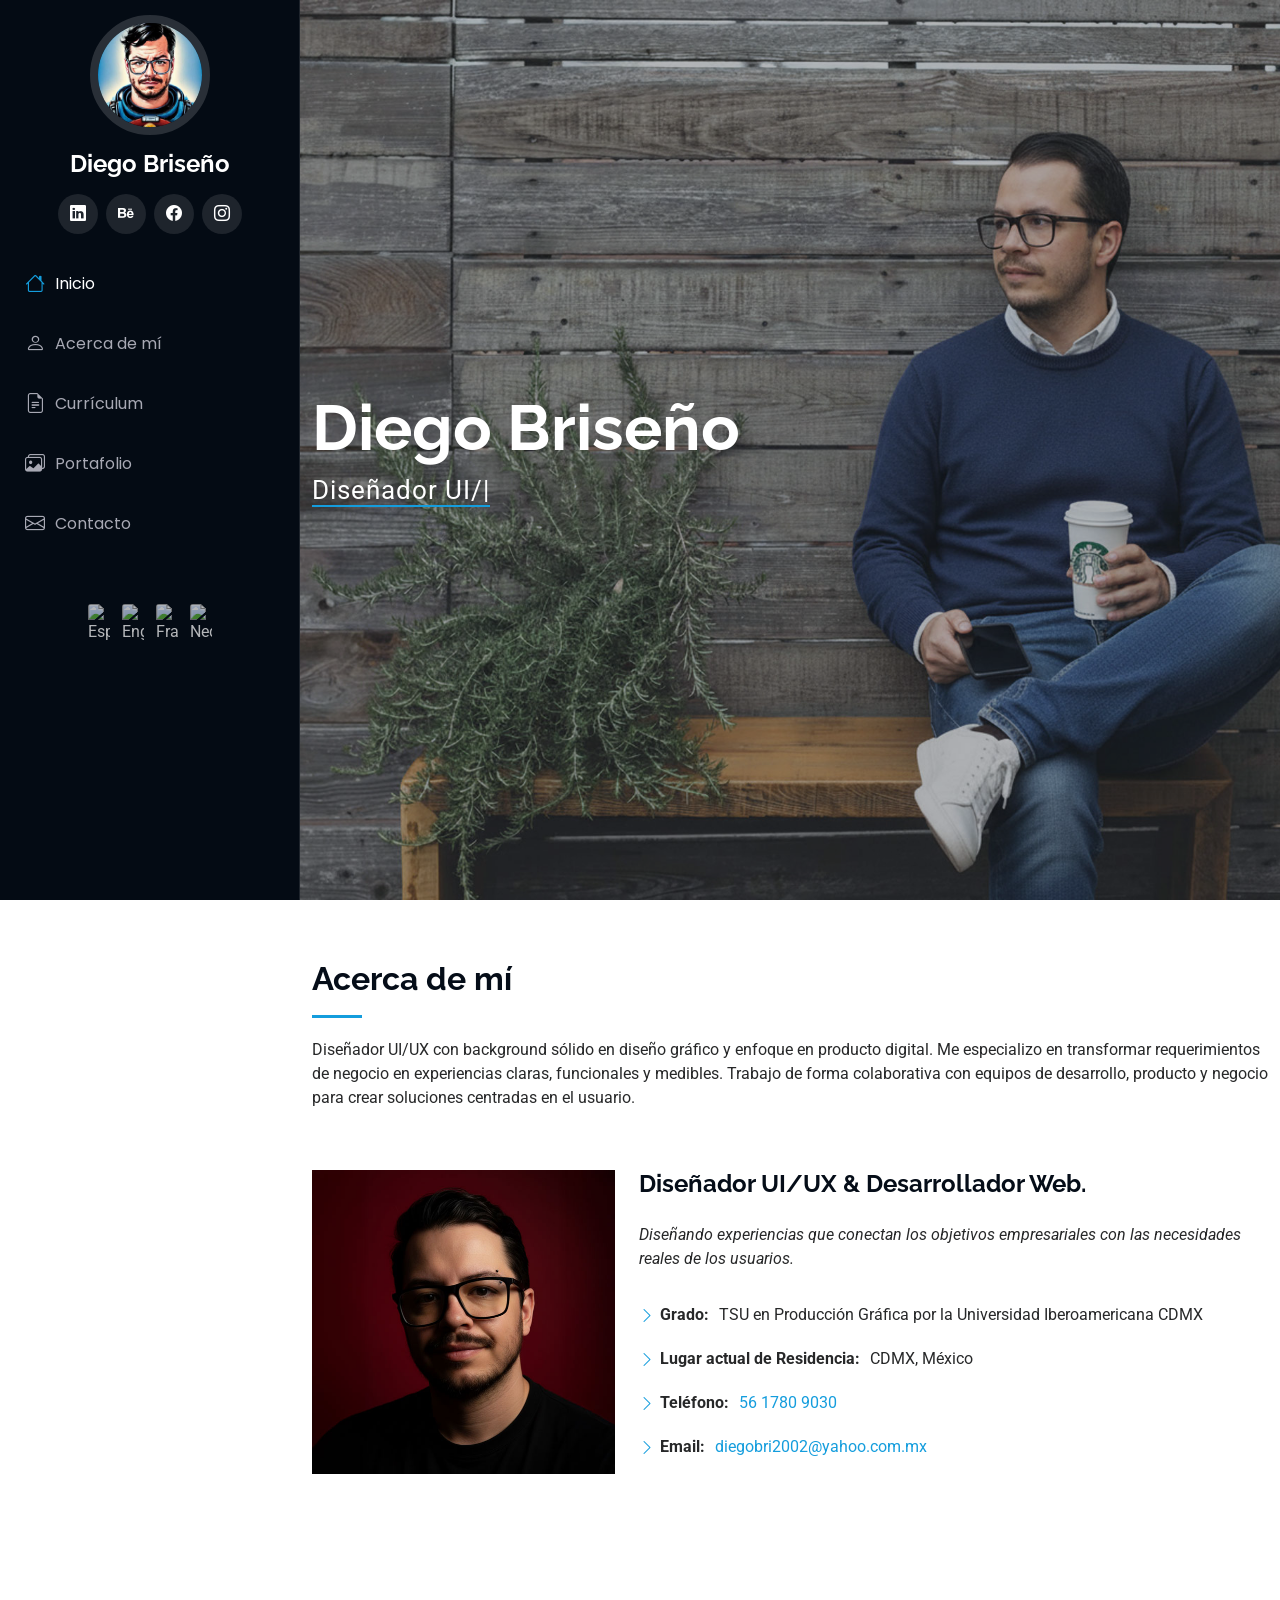
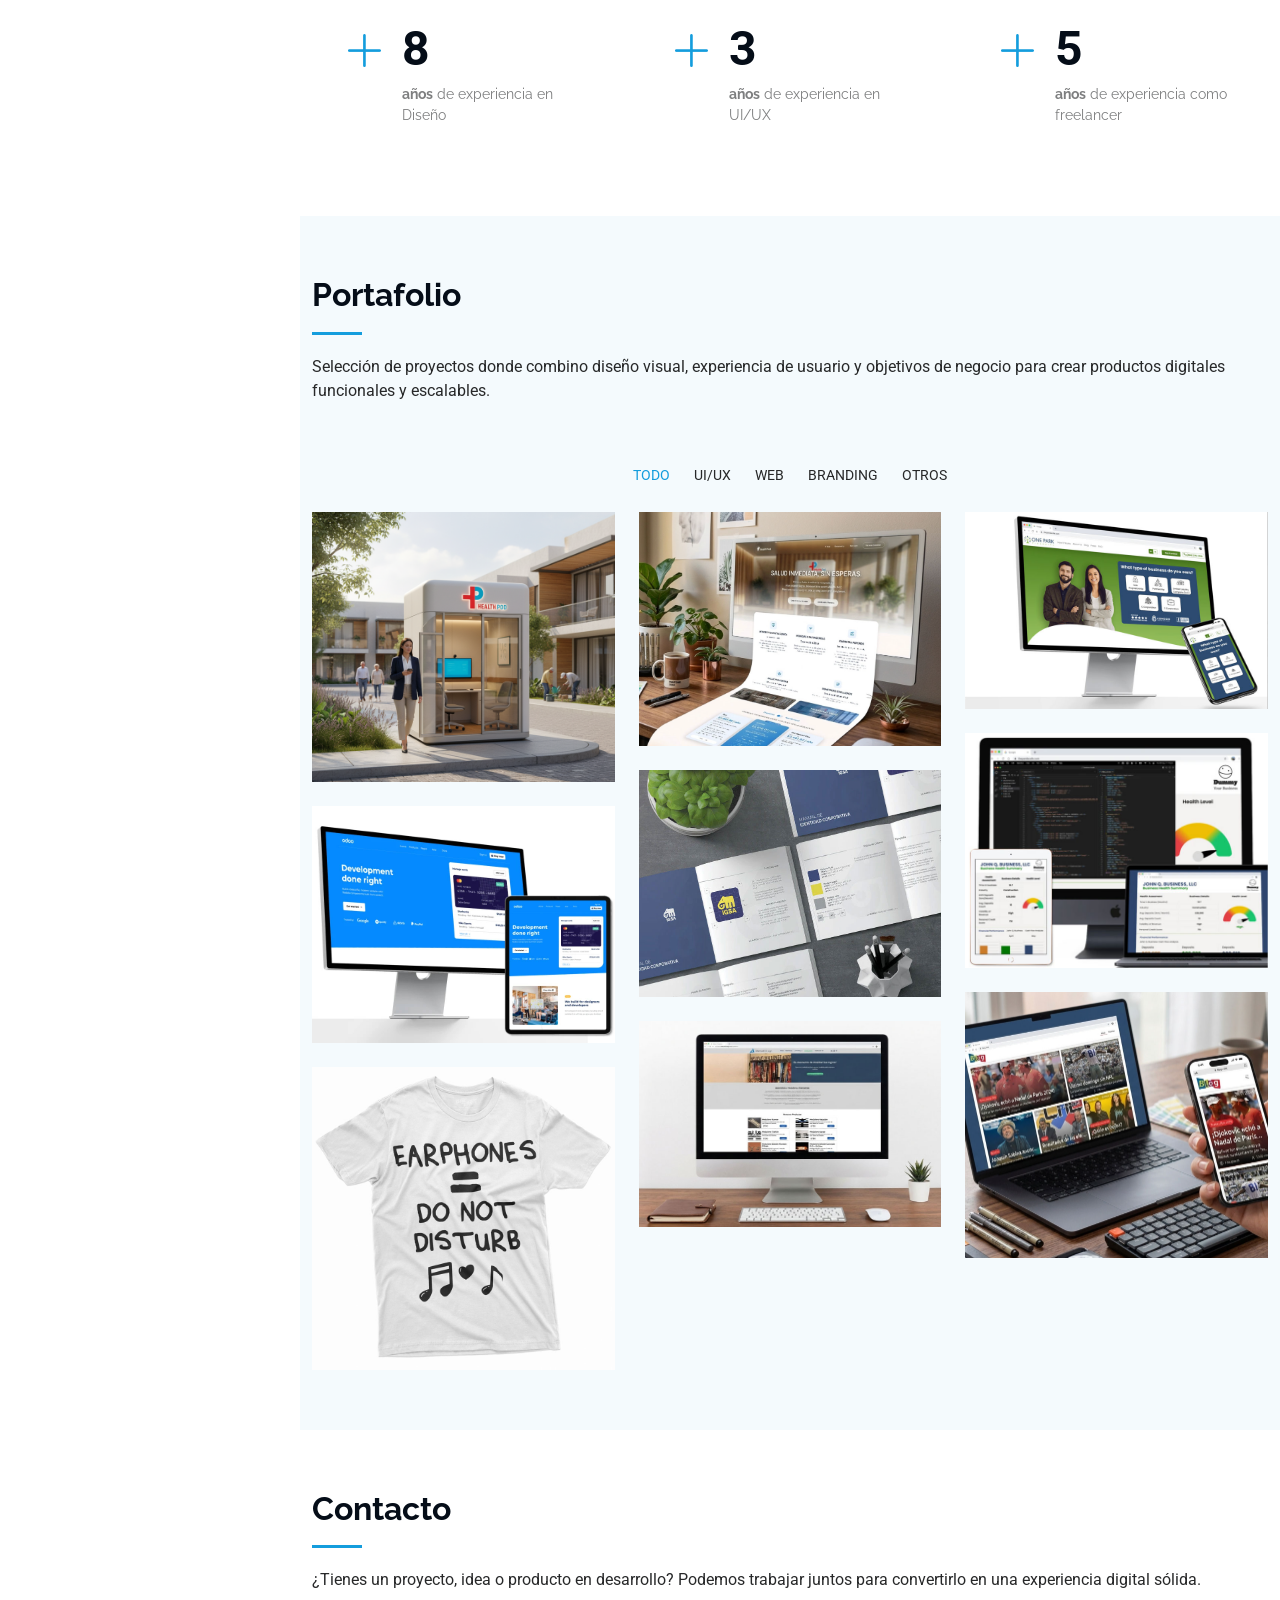
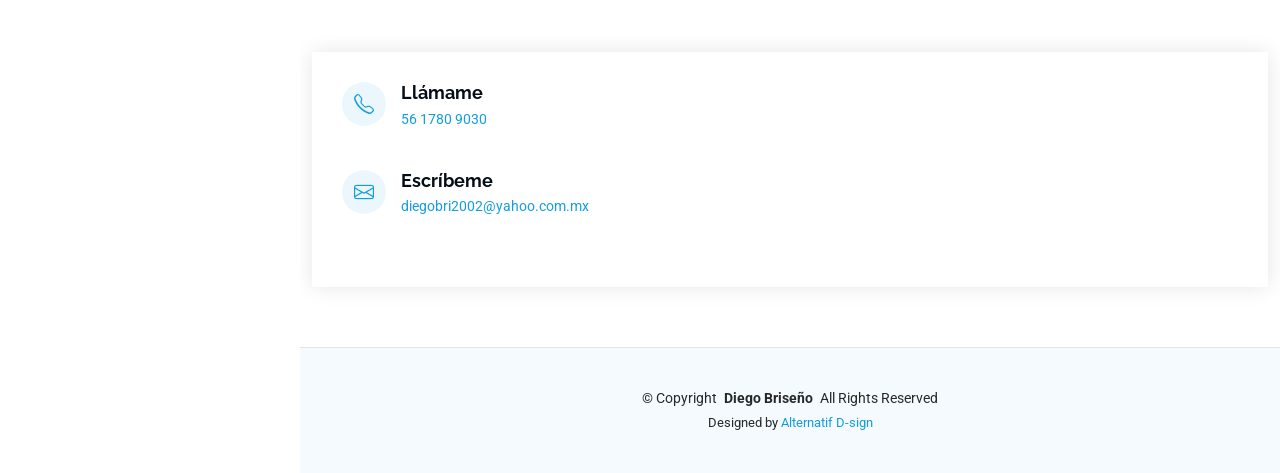
==== commit 054c68c7: "Fixes" ====
--- a/index.html
+++ b/index.html
@@ -168,166 +168,6 @@
 
     </section><!-- /Stats Section -->
 
-    <!-- Skills Section -->
-    <section id="skills" class="skills section light-background">
-
-      <!-- Section Title -->
-      <div class="container section-title" data-aos="fade-up">
-        <h2>Habilidades</h2>
-      </div><!-- End Section Title -->
-
-      <div class="container" data-aos="fade-up" data-aos-delay="100">
-        <div class="row skills-content skills-animation">
-
-          <div class="col-lg-6">
-
-            <div class="progress">
-              <span class="skill"><span>Figma</span> <i class="val">90%</i></span>
-              <div class="progress-bar-wrap">
-                <div class="progress-bar" role="progressbar" aria-valuenow="90" aria-valuemin="0" aria-valuemax="100">
-                </div>
-              </div>
-            </div>
-
-            <div class="progress">
-              <span class="skill"><span>Adobe Photoshop</span> <i class="val">90%</i></span>
-              <div class="progress-bar-wrap">
-                <div class="progress-bar" role="progressbar" aria-valuenow="90" aria-valuemin="0" aria-valuemax="100">
-                </div>
-              </div>
-            </div>
-
-            <div class="progress">
-              <span class="skill"><span>Adobe Illustrator</span> <i class="val">90%</i></span>
-              <div class="progress-bar-wrap">
-                <div class="progress-bar" role="progressbar" aria-valuenow="90" aria-valuemin="0" aria-valuemax="100">
-                </div>
-              </div>
-            </div>
-
-            <div class="progress">
-              <span class="skill"><span>Adobe InDesign</span> <i class="val">85%</i></span>
-              <div class="progress-bar-wrap">
-                <div class="progress-bar" role="progressbar" aria-valuenow="85" aria-valuemin="0" aria-valuemax="100">
-                </div>
-              </div>
-            </div>
-
-            <div class="progress">
-              <span class="skill"><span>Adobe Premiere</span> <i class="val">65%</i></span>
-              <div class="progress-bar-wrap">
-                <div class="progress-bar" role="progressbar" aria-valuenow="65" aria-valuemin="0" aria-valuemax="100">
-                </div>
-              </div>
-            </div>
-
-            <div class="progress">
-              <span class="skill"><span>Capcut</span> <i class="val">80%</i></span>
-              <div class="progress-bar-wrap">
-                <div class="progress-bar" role="progressbar" aria-valuenow="80" aria-valuemin="0" aria-valuemax="100">
-                </div>
-              </div>
-            </div>
-
-            <div class="progress">
-              <span class="skill"><span>ChatGPT</span> <i class="val">87%</i></span>
-              <div class="progress-bar-wrap">
-                <div class="progress-bar" role="progressbar" aria-valuenow="87" aria-valuemin="0" aria-valuemax="100">
-                </div>
-              </div>
-            </div>
-
-            <div class="progress">
-              <span class="skill"><span>Gemini</span> <i class="val">80%</i></span>
-              <div class="progress-bar-wrap">
-                <div class="progress-bar" role="progressbar" aria-valuenow="80" aria-valuemin="0" aria-valuemax="100">
-                </div>
-              </div>
-            </div>
-
-            <div class="progress">
-              <span class="skill"><span>MidJourney</span> <i class="val">75%</i></span>
-              <div class="progress-bar-wrap">
-                <div class="progress-bar" role="progressbar" aria-valuenow="80" aria-valuemin="0" aria-valuemax="100">
-                </div>
-              </div>
-            </div>
-
-          </div>
-
-          <div class="col-lg-6">
-
-            <div class="progress">
-              <span class="skill"><span>HTML5</span> <i class="val">90%</i></span>
-              <div class="progress-bar-wrap">
-                <div class="progress-bar" role="progressbar" aria-valuenow="90" aria-valuemin="0" aria-valuemax="100">
-                </div>
-              </div>
-            </div>
-
-            <div class="progress">
-              <span class="skill"><span>CSS3</span> <i class="val">90%</i></span>
-              <div class="progress-bar-wrap">
-                <div class="progress-bar" role="progressbar" aria-valuenow="90" aria-valuemin="0" aria-valuemax="100">
-                </div>
-              </div>
-            </div>
-
-            <div class="progress">
-              <span class="skill"><span>JavaScript</span> <i class="val">80%</i></span>
-              <div class="progress-bar-wrap">
-                <div class="progress-bar" role="progressbar" aria-valuenow="80" aria-valuemin="0" aria-valuemax="100">
-                </div>
-              </div>
-            </div>
-
-            <div class="progress">
-              <span class="skill"><span>WordPress</span> <i class="val">88%</i></span>
-              <div class="progress-bar-wrap">
-                <div class="progress-bar" role="progressbar" aria-valuenow="88" aria-valuemin="0" aria-valuemax="100">
-                </div>
-              </div>
-            </div>
-
-            <div class="progress">
-              <span class="skill"><span>Webflow</span> <i class="val">85%</i></span>
-              <div class="progress-bar-wrap">
-                <div class="progress-bar" role="progressbar" aria-valuenow="85" aria-valuemin="0" aria-valuemax="100">
-                </div>
-              </div>
-            </div>
-
-            <div class="progress">
-              <span class="skill"><span>Bootstrap</span> <i class="val">85%</i></span>
-              <div class="progress-bar-wrap">
-                <div class="progress-bar" role="progressbar" aria-valuenow="85" aria-valuemin="0" aria-valuemax="100">
-                </div>
-              </div>
-            </div>
-
-            <div class="progress">
-              <span class="skill"><span>Tailwind CSS</span> <i class="val">85%</i></span>
-              <div class="progress-bar-wrap">
-                <div class="progress-bar" role="progressbar" aria-valuenow="85" aria-valuemin="0" aria-valuemax="100">
-                </div>
-              </div>
-            </div>
-
-            <div class="progress">
-              <span class="skill"><span>Github</span> <i class="val">75%</i></span>
-              <div class="progress-bar-wrap">
-                <div class="progress-bar" role="progressbar" aria-valuenow="75" aria-valuemin="0" aria-valuemax="100">
-                </div>
-              </div>
-            </div>
-
-          </div>
-
-        </div>
-      </div>
-    </section><!-- /Skills Section -->
-
-
     <!-- Portfolio Section -->
     <section id="portfolio" class="portfolio section light-background">
 
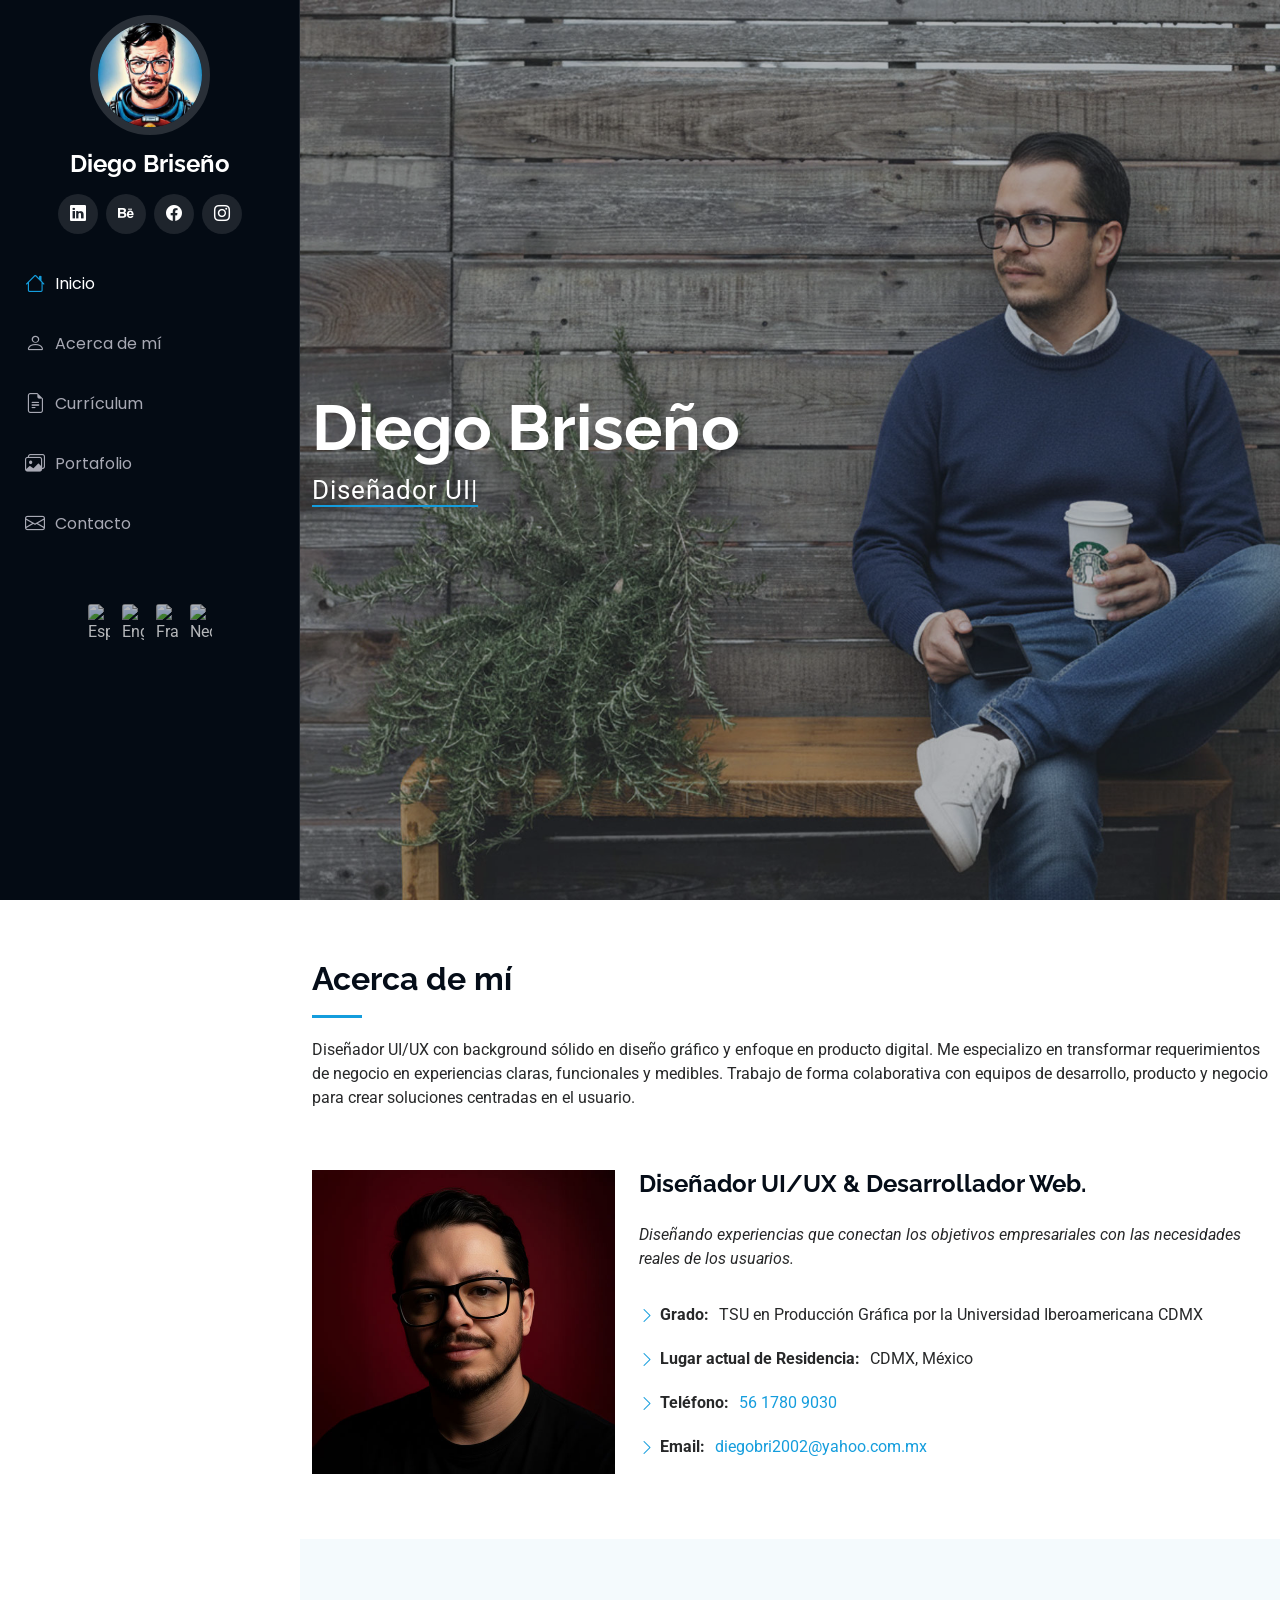
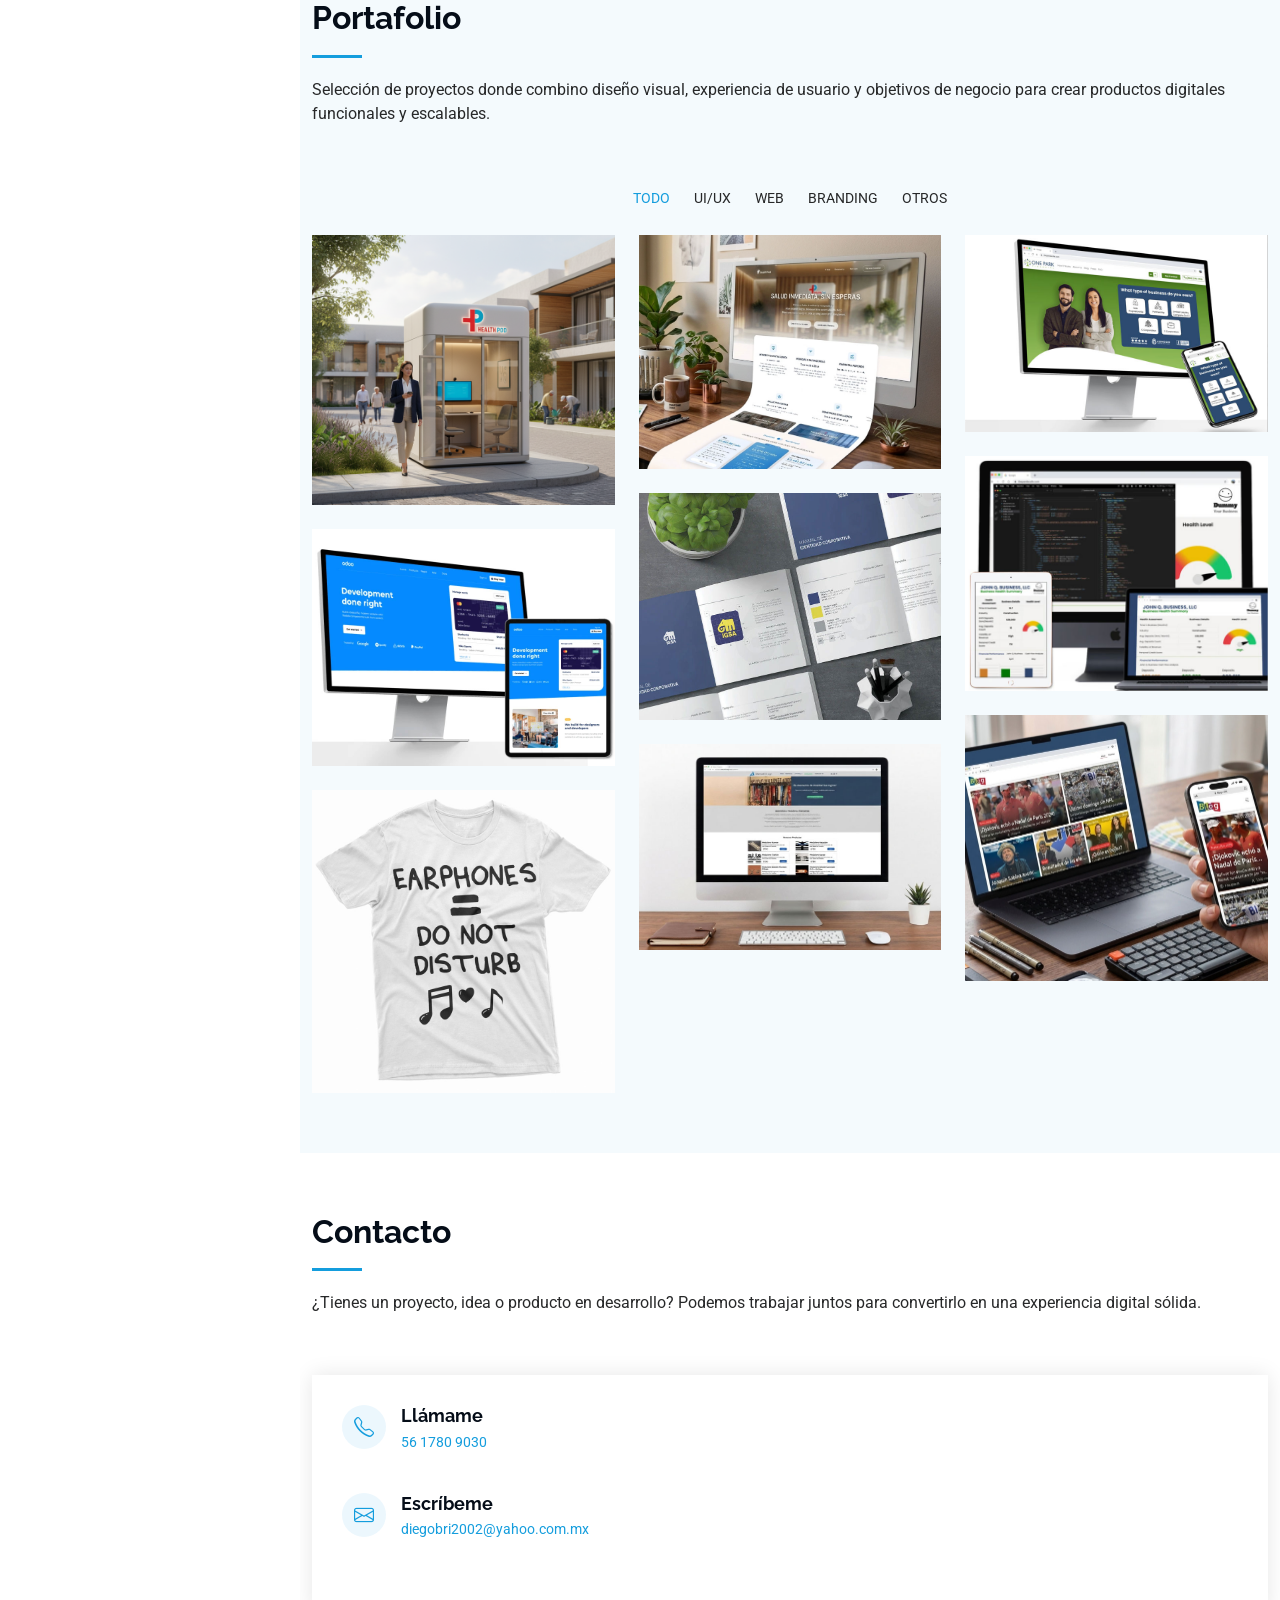
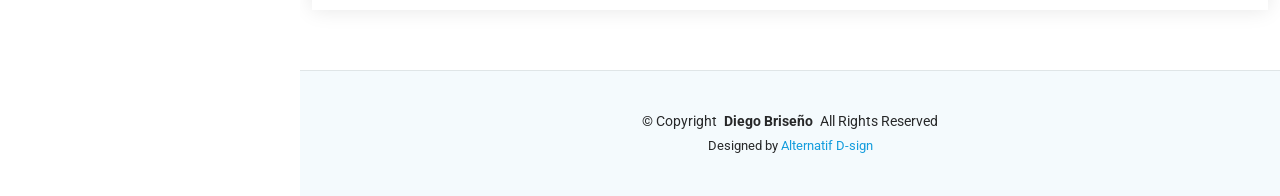
==== commit cf3e3f3a: "Fuera" ====
--- a/index.html
+++ b/index.html
@@ -128,7 +128,7 @@
 
     </section><!-- /About Section -->
 
-    <!-- Stats Section -->
+    <!-- Stats Section
     <section id="stats" class="stats section">
 
       <div class="container" data-aos="fade-up" data-aos-delay="100">
@@ -142,7 +142,7 @@
                 class="purecounter"></span>
               <p><strong>años</strong> <span>de experiencia en Diseño</span></p>
             </div>
-          </div><!-- End Stats Item -->
+          </div><!-- End Stats Item 
 
           <div class="col-lg-4 col-md-4 col-12">
             <div class="stats-item">
@@ -151,7 +151,7 @@
                 class="purecounter"></span>
               <p><strong>años</strong> <span>de experiencia en UI/UX</span></p>
             </div>
-          </div><!-- End Stats Item -->
+          </div> End Stats Item
 
           <div class="col-lg-4 col-md-4 col-12">
             <div class="stats-item">
@@ -160,7 +160,7 @@
                 class="purecounter"></span>
               <p><strong>años</strong> <span>de experiencia como freelancer</span></p>
             </div>
-          </div><!-- End Stats Item -->
+          </div> End Stats Item -->
 
         </div>
 
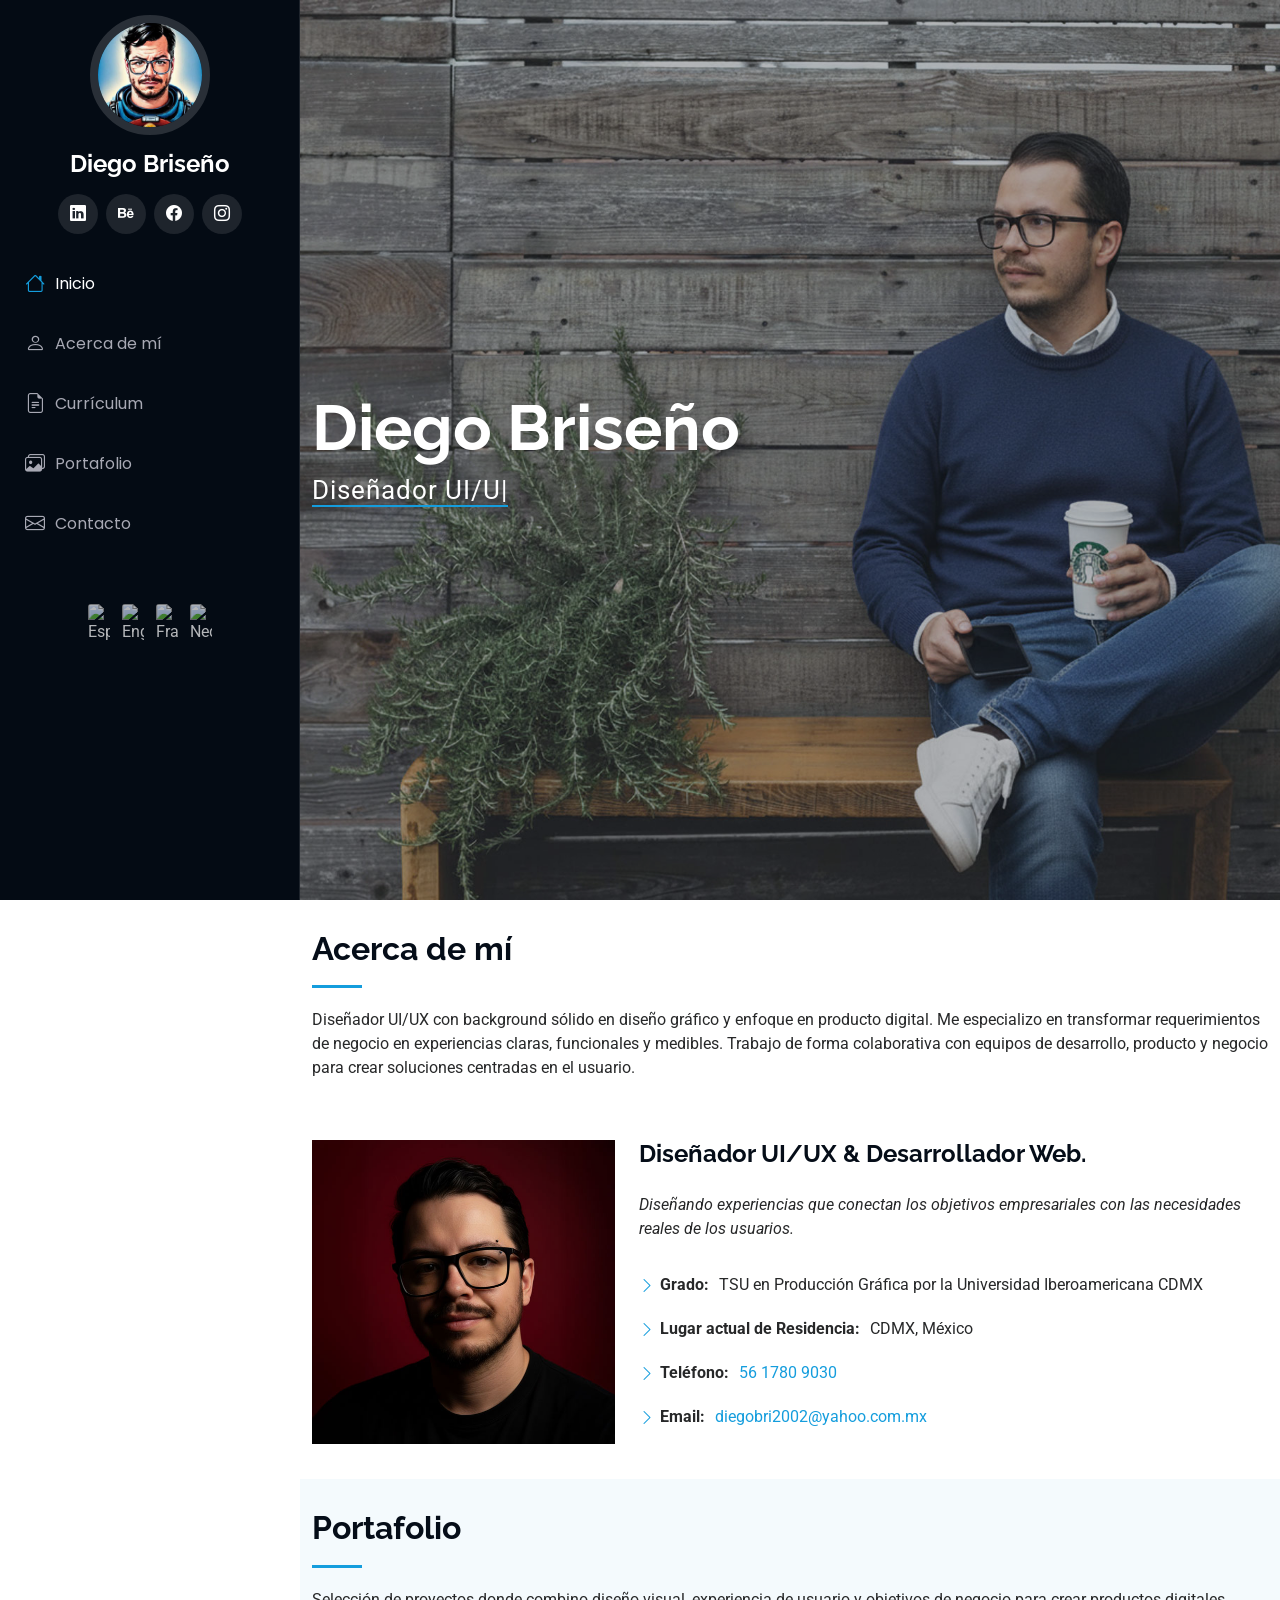
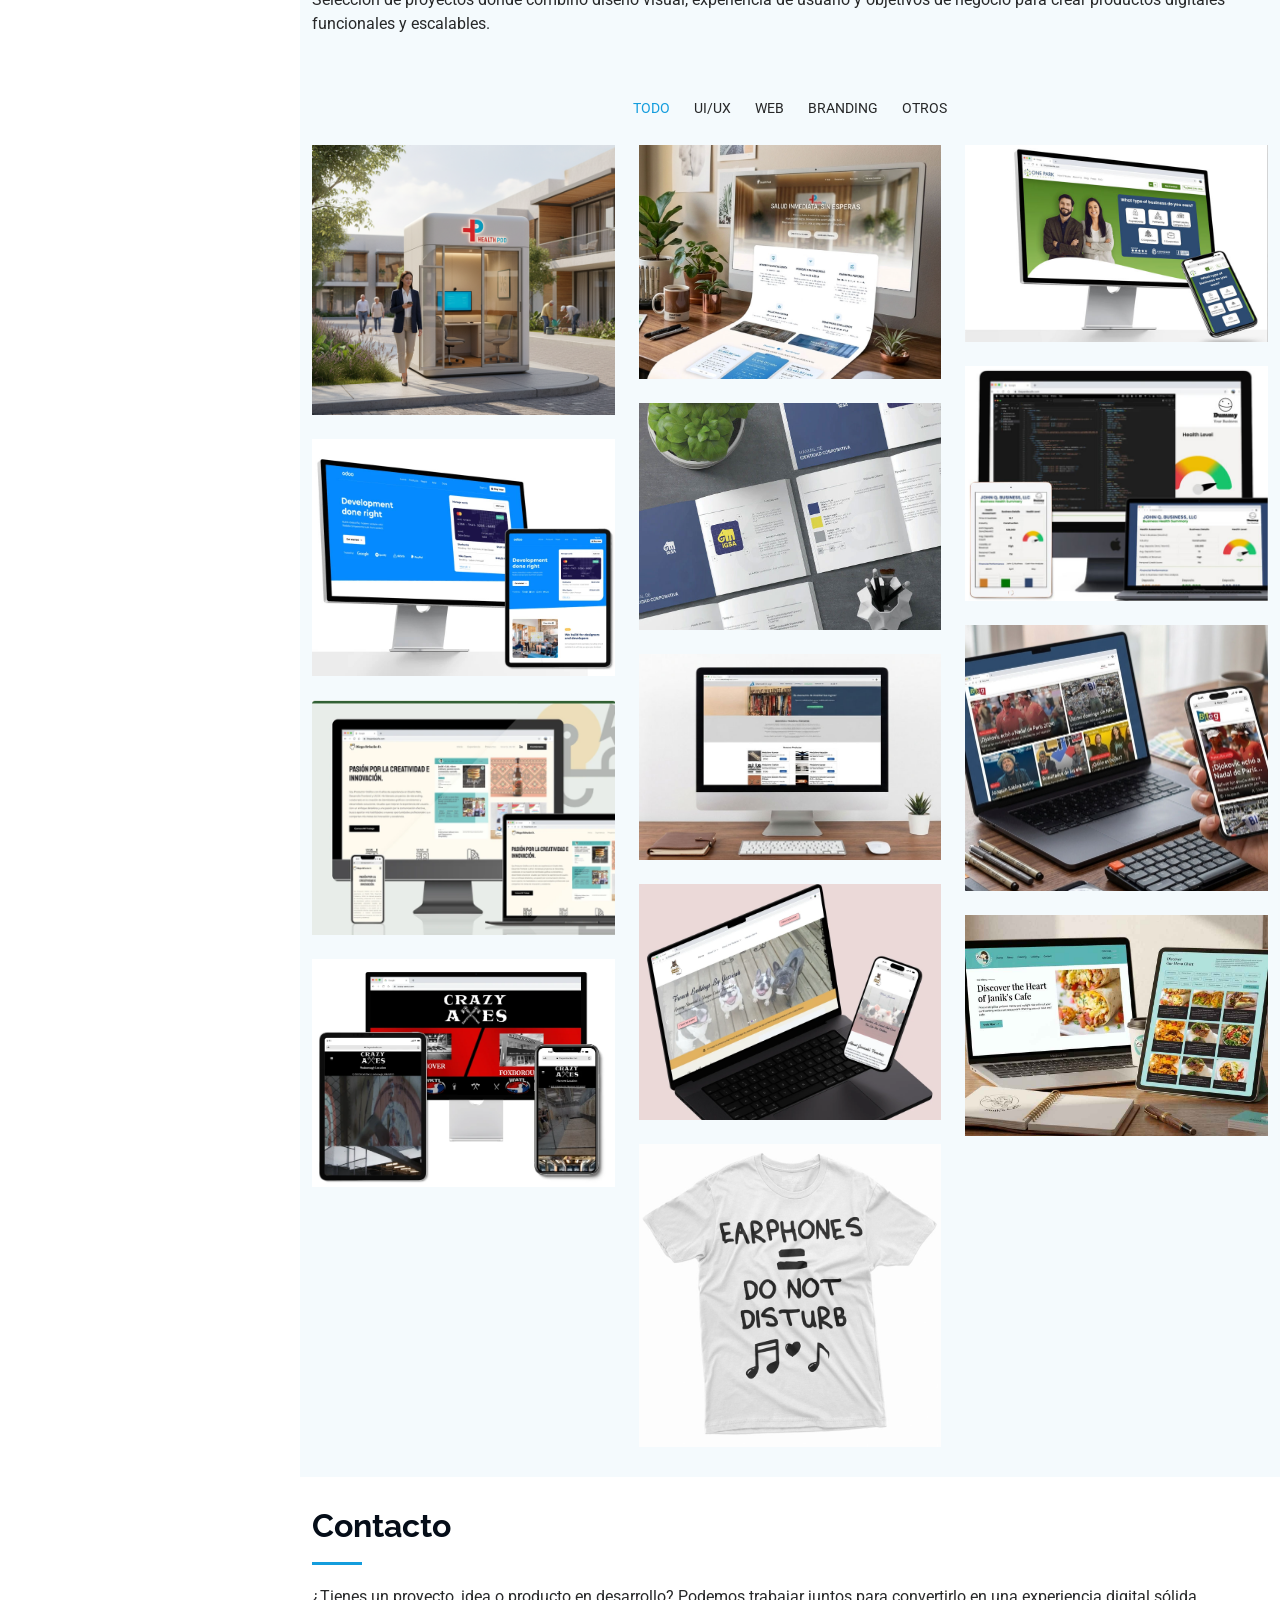
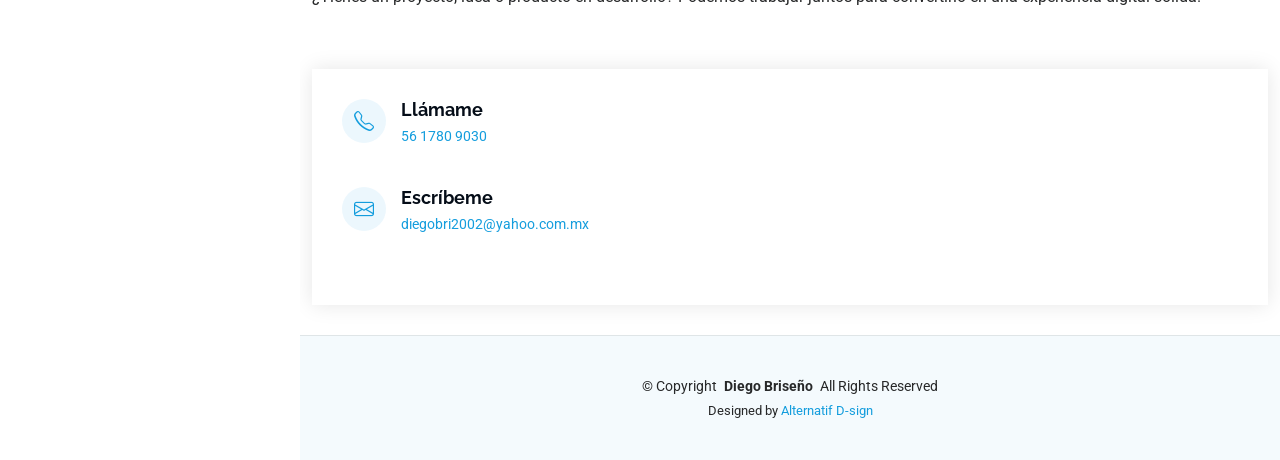
==== commit 0cfc5f21: "Agregando nuevos proyectos" ====
--- a/index.html
+++ b/index.html
@@ -59,12 +59,12 @@
         <li><a href="#contact"><i class="bi bi-envelope navicon"></i> Contacto</a></li>
       </ul>
 
-          <div class="nav-translate">
+      <div class="nav-translate">
         <img src="https://flagcdn.com/w20/mx.png" onclick="changeLanguage('es')" alt="Español">
         <img src="https://flagcdn.com/w20/us.png" onclick="changeLanguage('en')" alt="English">
         <img src="https://flagcdn.com/w20/fr.png" onclick="changeLanguage('fr')" alt="Français">
         <img src="https://flagcdn.com/w20/nl.png" onclick="changeLanguage('nl')" alt="Nederlands">
-    </div>
+      </div>
     </nav>
 
   </header>
@@ -95,7 +95,8 @@
         <h2>Acerca de mí</h2>
         <p>Diseñador UI/UX con background sólido en diseño gráfico y enfoque en producto digital.
           Me especializo en transformar requerimientos de negocio en experiencias claras, funcionales y medibles.
-          Trabajo de forma colaborativa con equipos de desarrollo, producto y negocio para crear soluciones centradas en el
+          Trabajo de forma colaborativa con equipos de desarrollo, producto y negocio para crear soluciones centradas en
+          el
           usuario.</p>
       </div><!-- End Section Title -->
 
@@ -162,9 +163,9 @@
             </div>
           </div> End Stats Item -->
 
-        </div>
-
-      </div>
+    </div>
+
+    </div>
 
     </section><!-- /Stats Section -->
 
@@ -193,165 +194,172 @@
           <div class="row gy-4 isotope-container" data-aos="fade-up" data-aos-delay="200">
 
             <div class="col-lg-4 col-md-6 portfolio-item isotope-item filter-app">
-              <div class="portfolio-content h-100">
-                <img src="assets/img/portfolio/Healthpod-proj.png" class="img-fluid"
-                  alt="Healthpod - Plataforma de Telemedicina">
-                <div class="portfolio-info">
-                  <h4>HealthPod project</h4>
-                  <p>Plataforma de telemedicina</p>
-                  <a href="healthpod-project.html" title="More Details" class="details-link"><i
-                      class="bi bi-link-45deg"></i></a>
-                </div>
-              </div>
+              <a href="healthpod-project.html" title="More Details" class="details-link">
+                <div class="portfolio-content h-100">
+                  <img src="assets/img/portfolio/Healthpod-proj.png" class="img-fluid"
+                    alt="Healthpod - Plataforma de Telemedicina">
+                  <div class="portfolio-info">
+                    <h4>HealthPod project</h4>
+                    <p>Plataforma de telemedicina</p>
+                  </div>
+                </div>
+              </a>
             </div><!-- End Portfolio Item -->
 
             <div class="col-lg-4 col-md-6 portfolio-item isotope-item filter-product">
-              <div class="portfolio-content h-100">
-                <img src="assets/img/portfolio/Healthpod-web.png" class="img-fluid" alt="HealthPod Website">
-                <div class="portfolio-info">
-                  <h4>HealthPod website</h4>
-                  <p>Narrativa estratégica para un ecosistema de salud digital</p>
-                  <a href="healthpod-website.html" title="More Details" class="details-link"><i
-                      class="bi bi-link-45deg"></i></a>
-                </div>
-              </div>
+              <a href="healthpod-website.html" title="More Details" class="details-link">
+                <div class="portfolio-content h-100">
+                  <img src="assets/img/portfolio/Healthpod-web.png" class="img-fluid" alt="HealthPod Website">
+                  <div class="portfolio-info">
+                    <h4>HealthPod website</h4>
+                    <p>Narrativa estratégica para un ecosistema de salud digital</p>
+                  </div>
+                </div>
+              </a>
             </div><!-- End Portfolio Item -->
 
             <div class="col-lg-4 col-md-6 portfolio-item isotope-item filter-app">
-              <div class="portfolio-content h-100">
-                <img src="assets/img/portfolio/One-park_app.jpg" class="img-fluid"
-                  alt="One Park Financial Application Form">
-                <div class="portfolio-info">
-                  <h4>One Park financial application Form</h4>
-                  <p>Rediseño</p>
-                  <a href="https://www.behance.net/gallery/205985869/One-Park-Financial-Application-Form-Redesign"
-                    target="_blank" title="More Details" class="details-link"><i class="bi bi-link-45deg"></i></a>
-                </div>
-              </div>
+              <a href="https://www.behance.net/gallery/205985869/One-Park-Financial-Application-Form-Redesign">
+                <div class="portfolio-content h-100">
+                  <img src="assets/img/portfolio/One-park_app.jpg" class="img-fluid"
+                    alt="One Park Financial Application Form">
+                  <div class="portfolio-info">
+                    <h4>One Park financial application Form</h4>
+                    <p>Rediseño</p>
+                  </div>
+                </div>
+              </a>
             </div><!-- End Portfolio Item -->
 
             <div class="col-lg-4 col-md-6 portfolio-item isotope-item filter-app">
-              <div class="portfolio-content h-100">
-                <img src="assets/img/portfolio/Business-Health_proj.jpg" class="img-fluid"
-                  alt="Business Health pdf to HTML/CSS">
-                <div class="portfolio-info">
-                  <h4>Business health pdf to HTML/CSS</h4>
-                  <p>UI/UX</p>
-                  <a href="https://www.behance.net/gallery/205574665/Business-Health-pdf-to-HTMLCSS" target="_blank"
-                    title="More Details" class="details-link"><i class="bi bi-link-45deg"></i></a>
-                </div>
-              </div>
+              <a href="Business-Health_proj.html" title="More Details" class="details-link">
+                <div class="portfolio-content h-100">
+                  <img src="assets/img/portfolio/Business-Health_proj.jpg" class="img-fluid"
+                    alt="Business Health pdf to HTML/CSS">
+                  <div class="portfolio-info">
+                    <h4>Business health pdf to HTML/CSS</h4>
+                    <p>UI/UX</p>
+                  </div>
+                </div>
+              </a>
             </div><!-- End Portfolio Item -->
 
             <div class="col-lg-4 col-md-6 portfolio-item isotope-item filter-branding">
-              <div class="portfolio-content h-100">
-                <img src="assets/img/portfolio/igsa_proj.jpg" class="img-fluid" alt="Manual de identidad IGSA">
-                <div class="portfolio-info">
-                  <h4>Manual de identidad IGSA</h4>
-                  <p>Renovación de imagen corporativa IGSA</p>
-                  <a href="IGSA-branding.html" title="More Details" class="details-link"><i
-                      class="bi bi-link-45deg"></i></a>
-                </div>
-              </div>
-            </div><!-- End Portfolio Item -->
-
-            <div class="col-lg-4 col-md-6 portfolio-item isotope-item filter-product">
-              <div class="portfolio-content h-100">
-                <img src="assets/img/portfolio/website-practice_proj.jpg" class="img-fluid" alt="Construcción de Sitio">
-                <div class="portfolio-info">
-                  <h4>Construcción de Sitio</h4>
-                  <p>HTML, CSS, Bootstrap y JS</p>
-                  <a href="practice-site-bootstrap.html" title="More Details" class="details-link"><i
-                      class="bi bi-link-45deg"></i></a>
-                </div>
-              </div>
-            </div><!-- End Portfolio Item -->
+              <a href="IGSA-branding.html" title="More Details" class="details-link">
+                <div class="portfolio-content h-100">
+                  <img src="assets/img/portfolio/igsa_proj.jpg" class="img-fluid" alt="Manual de identidad IGSA">
+                  <div class="portfolio-info">
+                    <h4>Manual de identidad IGSA</h4>
+                    <p>Renovación de imagen corporativa IGSA</p>
+                  </div>
+                </div>
+              </a>
+            </div><!-- End Portfolio Item -->
+
+            <div class="col-lg-4 col-md-6 portfolio-item isotope-item filter-product filter-product">
+              <a href="practice-site-bootstrap.html" title="More Details" class="details-link">
+                <div class="portfolio-content h-100">
+                  <img src="assets/img/portfolio/website-practice_proj.jpg" class="img-fluid"
+                    alt="Construcción de Sitio">
+                  <div class="portfolio-info">
+                    <h4>Construcción de Sitio</h4>
+                    <p>HTML, CSS, Bootstrap y JS</p>
+                  </div>
+                </div>
+              </a>
+            </div><!-- End Portfolio Item -->
+
+            <div class="col-lg-4 col-md-6 portfolio-item isotope-item filter-app">
+              <a href="blog-mobile-prototype.html" title="More Details" class="details-link">
+                <div class="portfolio-content h-100">
+                  <img src="assets/img/portfolio/Blog_proj.png" class="img-fluid" alt="Blog Mobile Prototype">
+                  <div class="portfolio-info">
+                    <h4>Blog Mobile Prototype</h4>
+                    <p>Experiencia editorial mobile-first</p>
+                  </div>
+                </div>
+              </a>
+            </div><!-- End Portfolio Item -->
+
+            <div class="col-lg-4 col-md-6 portfolio-item isotope-item filter-product filter-app">
+              <a href="ui-ux-website-analysis.html" title="More Details" class="details-link">
+                <div class="portfolio-content h-100">
+                  <img src="assets/img/portfolio/ui-ux_analysis-proj.jpg" class="img-fluid"
+                    alt="UI UX Website Analysis">
+                  <div class="portfolio-info">
+                    <h4>UI/UX Website Analysis</h4>
+                    <p>Evaluación Estratégica de Experiencia Web</p>
+                  </div>
+                </div>
+              </a>
+            </div><!-- End Portfolio Item -->
+
+            <div class="col-lg-4 col-md-6 portfolio-item isotope-item filter-product filter-app">
+              <a href="sitio-web-personal.html" class="portfolio-link">
+                <div class="portfolio-content h-100">
+                  <img src="assets/img/portfolio/personal-website.png" class="img-fluid" alt="personal website">
+                  <div class="portfolio-info">
+                    <h4>Sitio Web Personal</h4>
+                    <p>Diseño, construcción y publicación de mi sitio web personal</p>
+                  </div>
+                </div>
+              </a>
+            </div><!-- End Portfolio Item -->
+
+            <div class="col-lg-4 col-md-6 portfolio-item isotope-item filter-product filter-app">
+              <a href="sitio-web-redesign.html" class="portfolio-link">
+                <div class="portfolio-content h-100">
+                  <img src="assets/img/portfolio/website-redesign.jpg" class="img-fluid" alt="website redesign">
+                  <div class="portfolio-info">
+                    <h4>Sitio Web Redesign</h4>
+                    <p>Optimización de experiencia y arquitectura de información  </p>
+                  </div>
+                </div>
+              </a>
+            </div><!-- End Portfolio Item -->
+
+            <div class="col-lg-4 col-md-6 portfolio-item isotope-item filter-product filter-app">
+              <a href="sitio-web-redesign-2.html" class="portfolio-link">
+                <div class="portfolio-content h-100">
+                  <img src="assets/img/portfolio/website-redesign-2.jpg" class="img-fluid" alt="website redesign">
+                  <div class="portfolio-info">
+                    <h4>Sitio Web Redesign</h4>
+                    <p>Optimización de experiencia y arquitectura de información  </p>
+                  </div>
+                </div>
+              </a>
+            </div><!-- End Portfolio Item -->
+
+            <div class="col-lg-4 col-md-6 portfolio-item isotope-item filter-product filter-app">
+              <a href="crazy-axes-web-design.html" class="portfolio-link">
+                <div class="portfolio-content h-100">
+                  <img src="assets/img/portfolio/crazy-axes-web-design.png" class="img-fluid" alt="website redesign">
+                  <div class="portfolio-info">
+                    <h4>Web Design & UX Experience</h4>
+                    <p>Diseño de experiencia web enfocado en navegación multi-sucursal.</p>
+                  </div>
+                </div>
+              </a>
+            </div><!-- End Portfolio Item -->
+
             
-            <div class="col-lg-4 col-md-6 portfolio-item isotope-item filter-app">
-              <div class="portfolio-content h-100">
-                <img src="assets/img/portfolio/Blog_proj.png" class="img-fluid" alt="Blog Mobile Prototype">
-                <div class="portfolio-info">
-                  <h4>Blog Mobile Prototype</h4>
-                  <p>Experiencia editorial mobile-first</p>
-                  <a href="blog-mobile-prototype.html" title="More Details" class="details-link"><i
-                      class="bi bi-link-45deg"></i></a>
-                </div>
-              </div>
-            </div><!-- End Portfolio Item -->
-            
-            <div class="col-lg-4 col-md-6 portfolio-item isotope-item filter-app">
-              <div class="portfolio-content h-100">
-                <img src="assets/img/portfolio/ui-ux_analysis-proj.jpg" class="img-fluid" alt="UI UX Website Analysis">
-                <div class="portfolio-info">
-                  <h4>UI/UX Website Analysis</h4>
-                  <p>Evaluación Estratégica de Experiencia Web</p>
-                  <a href="ui-ux-website-analysis.html" title="More Details" class="details-link"><i
-                      class="bi bi-link-45deg"></i></a>
-                </div>
-              </div>
-            </div><!-- End Portfolio Item -->            
 
             <div class="col-lg-4 col-md-6 portfolio-item isotope-item filter-books">
-              <div class="portfolio-content h-100">
-                <img src="assets/img/portfolio/Playeras-proj.jpg" class="img-fluid" alt="">
-                <div class="portfolio-info">
-                  <h4>Diseño y producción de playeras</h4>
-                  <p>Emprendimiento textil</p>
-                  <a href="https://www.behance.net/gallery/234222173/Diseno-y-Produccion-de-Playeras-Emprendimiento-Textil"
-                    target="_blank" title="More Details" class="details-link"><i class="bi bi-link-45deg"></i></a>
-                </div>
-              </div>
-            </div><!-- End Portfolio Item -->
-
-
-
-
-
-
-
-
-            <div class="col-lg-4 col-md-6 portfolio-item isotope-item filter-product">
-              <div class="portfolio-content h-100">
-                <img src="assets/img/portfolio/product-3.jpg" class="img-fluid" alt="">
-                <div class="portfolio-info">
-                  <h4>Product 3</h4>
-                  <p>Lorem ipsum, dolor sit amet consectetur</p>
-                  <a href="portfolio-details.html" title="More Details" class="details-link"><i
-                      class="bi bi-link-45deg"></i></a>
-                </div>
-              </div>
-            </div><!-- End Portfolio Item -->
-
-            <div class="col-lg-4 col-md-6 portfolio-item isotope-item filter-branding">
-              <div class="portfolio-content h-100">
-                <img src="assets/img/portfolio/branding-3.jpg" class="img-fluid" alt="">
-                <div class="portfolio-info">
-                  <h4>Branding 3</h4>
-                  <p>Lorem ipsum, dolor sit amet consectetur</p>
-                  <a href="portfolio-details.html" title="More Details" class="details-link"><i
-                      class="bi bi-link-45deg"></i></a>
-                </div>
-              </div>
-            </div><!-- End Portfolio Item -->
-
-            <div class="col-lg-4 col-md-6 portfolio-item isotope-item filter-books">
-              <div class="portfolio-content h-100">
-                <img src="assets/img/portfolio/books-3.jpg" class="img-fluid" alt="">
-                <div class="portfolio-info">
-                  <h4>Books 3</h4>
-                  <p>Lorem ipsum, dolor sit amet consectetur</p>
-                  <a href="portfolio-details.html" title="More Details" class="details-link"><i
-                      class="bi bi-link-45deg"></i></a>
-                </div>
-              </div>
+              <a href="https://www.behance.net/gallery/234222173/Diseno-y-Produccion-de-Playeras-Emprendimiento-Textil">
+                <div class="portfolio-content h-100">
+                  <img src="assets/img/portfolio/Playeras-proj.jpg" class="img-fluid"
+                    alt="Diseño y producción de playeras">
+                  <div class="portfolio-info">
+                    <h4>Diseño y producción de playeras</h4>
+                    <p>Emprendimiento textil</p>
+                  </div>
+                </div>
+              </a>
             </div><!-- End Portfolio Item -->
 
           </div><!-- End Portfolio Container -->
-
         </div>
-
-      </div>
-
+      </div>
     </section><!-- /Portfolio Section -->
 
     <!-- Contact Section -->
@@ -434,28 +442,28 @@
   <script src="assets/js/main.js"></script>
 
   <!-- Google Translate Element (hidden default) -->
-<div id="google_translate_element" style="display:none;"></div>
-
-<script>
-function googleTranslateElementInit() {
-  new google.translate.TranslateElement({
-    pageLanguage: 'es',
-    includedLanguages: 'es,en,fr,nl',
-    autoDisplay: false
-  }, 'google_translate_element');
-}
-</script>
-
-<script src="//translate.google.com/translate_a/element.js?cb=googleTranslateElementInit"></script>
-
-<script>
-function changeLanguage(lang) {
-  var domain = window.location.hostname;
-  document.cookie = "googtrans=/es/" + lang + ";path=/";
-  document.cookie = "googtrans=/es/" + lang + ";domain=" + domain + ";path=/";
-  location.reload();
-}
-</script>
+  <div id="google_translate_element" style="display:none;"></div>
+
+  <script>
+    function googleTranslateElementInit() {
+      new google.translate.TranslateElement({
+        pageLanguage: 'es',
+        includedLanguages: 'es,en,fr,nl',
+        autoDisplay: false
+      }, 'google_translate_element');
+    }
+  </script>
+
+  <script src="//translate.google.com/translate_a/element.js?cb=googleTranslateElementInit"></script>
+
+  <script>
+    function changeLanguage(lang) {
+      var domain = window.location.hostname;
+      document.cookie = "googtrans=/es/" + lang + ";path=/";
+      document.cookie = "googtrans=/es/" + lang + ";domain=" + domain + ";path=/";
+      location.reload();
+    }
+  </script>
 
 
 </body>
--- a/assets/css/main.css
+++ b/assets/css/main.css
@@ -532,7 +532,7 @@
 .section {
   color: var(--default-color);
   background-color: var(--background-color);
-  padding: 60px 0;
+  padding: 30px 0;
   overflow: clip;
 }
 
@@ -674,6 +674,43 @@
   margin-right: 5px;
   color: var(--accent-color);
   line-height: 0;
+}
+
+.download-btn {
+  background-color: #add8e6;
+  color: #000 !important;
+  border: none;
+  padding: 12px 25px;
+  font-weight: 500;
+  transition: 0.3s;
+  display: inline-flex;
+  align-items: center;
+  gap: 10px;
+  border-radius: 50px;
+}
+.download-btn:hover {
+  background-color: #90c2d4;
+  transform: translateY(-2px);
+}
+.linkedin-btn {
+  background-color: #0077b5;
+  color: #fff !important;
+  border: none;
+  padding: 12px 25px;
+  font-weight: 500;
+  transition: 0.3s;
+  display: inline-flex;
+  align-items: center;
+  gap: 10px;
+  border-radius: 50px;
+}
+.linkedin-btn:hover {
+  background-color: #005a8a;
+  transform: translateY(-2px);
+}
+.downloads-container {
+  padding: 40px 0;
+  text-align: center;
 }
 
 /*--------------------------------------------------------------
@@ -1293,11 +1330,4 @@
   font-size: 20px;
   margin-right: 8px;
   color: var(--accent-color);
-}
-
-/*--------------------------------------------------------------
-# Starter Section Section
---------------------------------------------------------------*/
-.starter-section {
-  /* Add your styles here */
 }
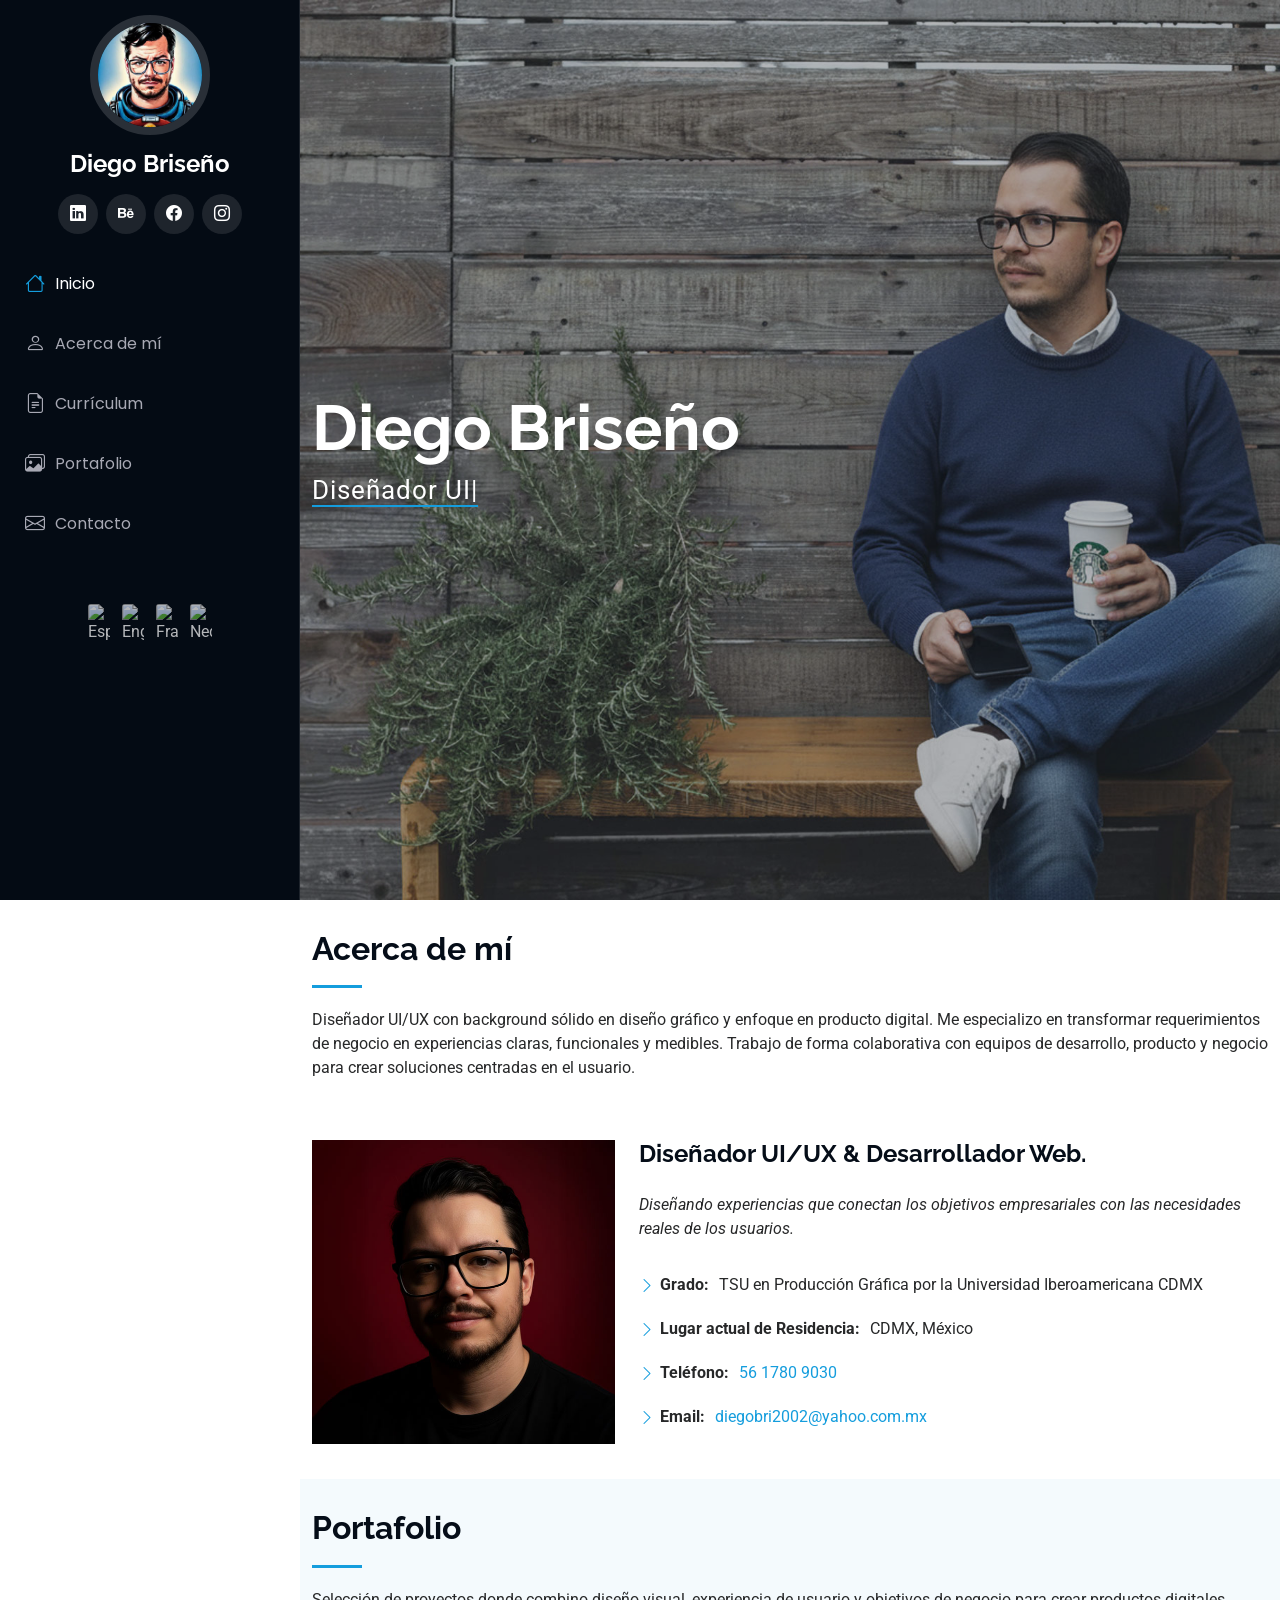
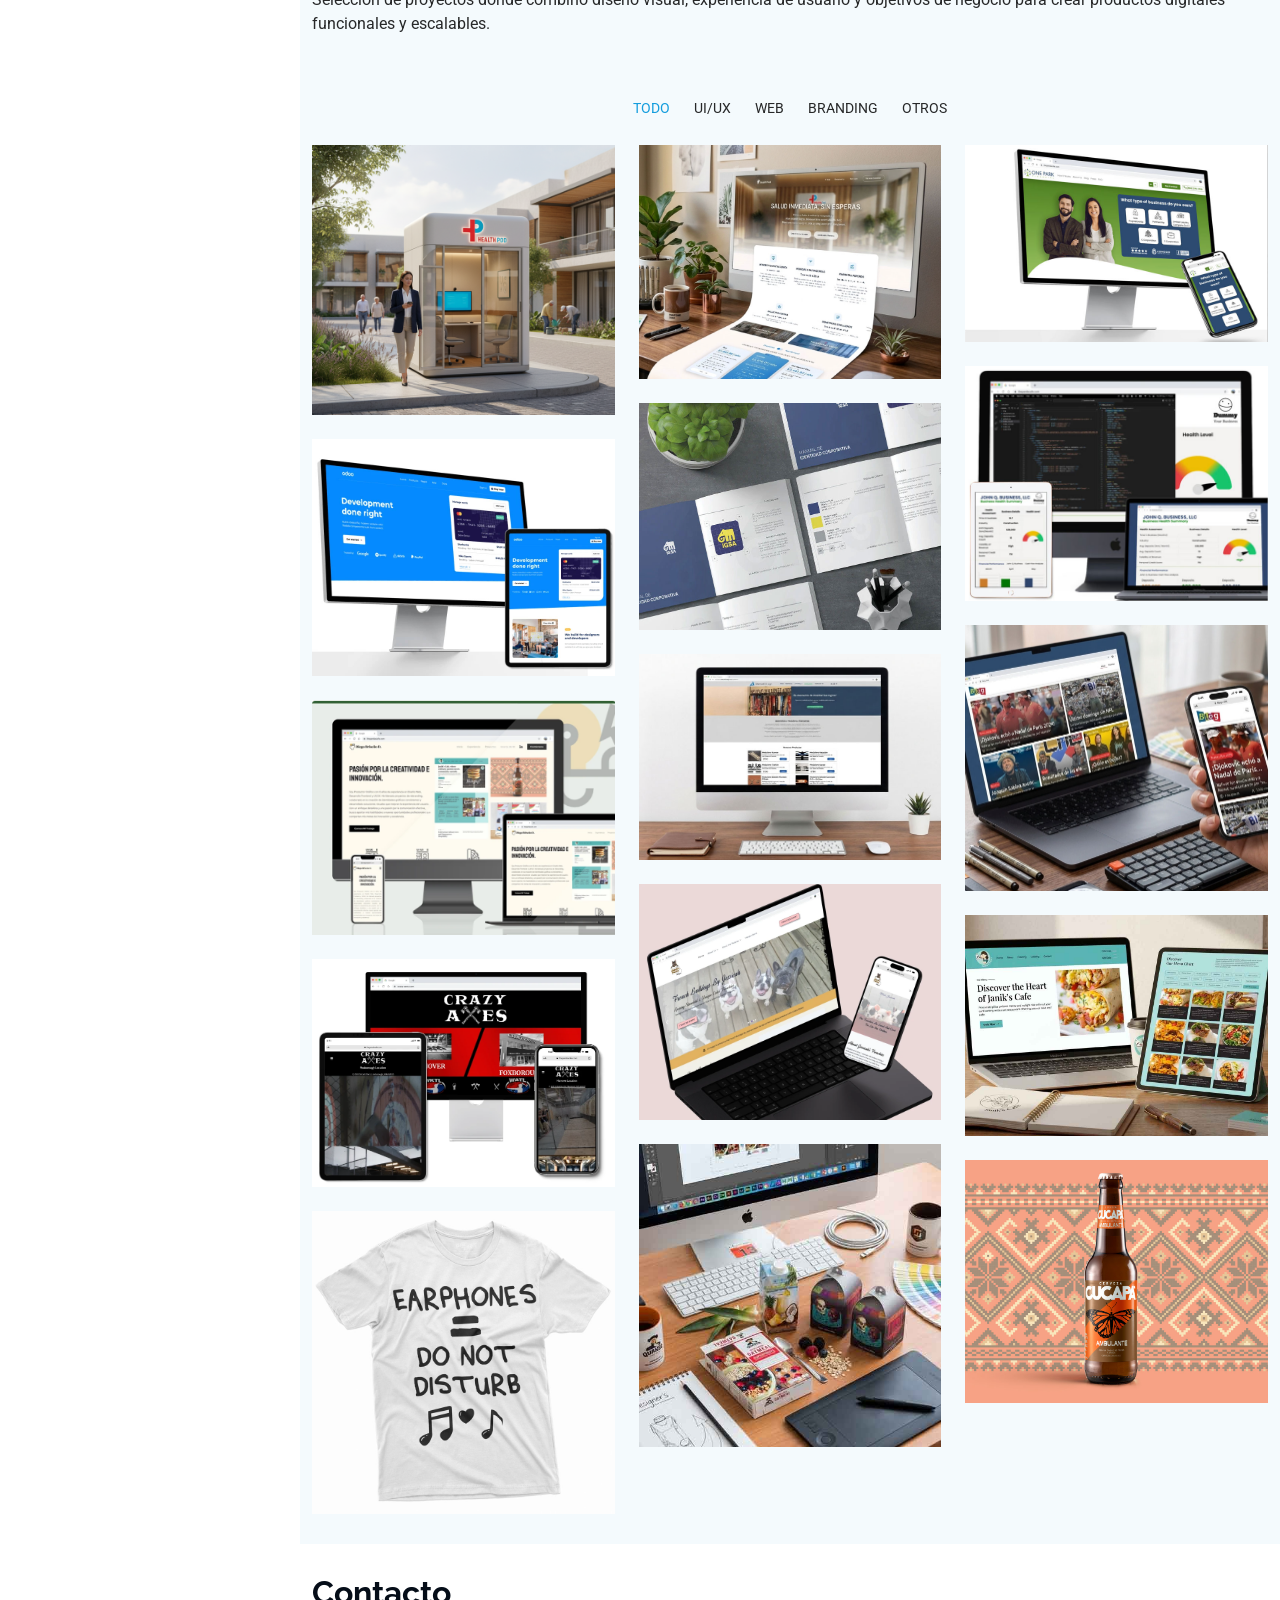
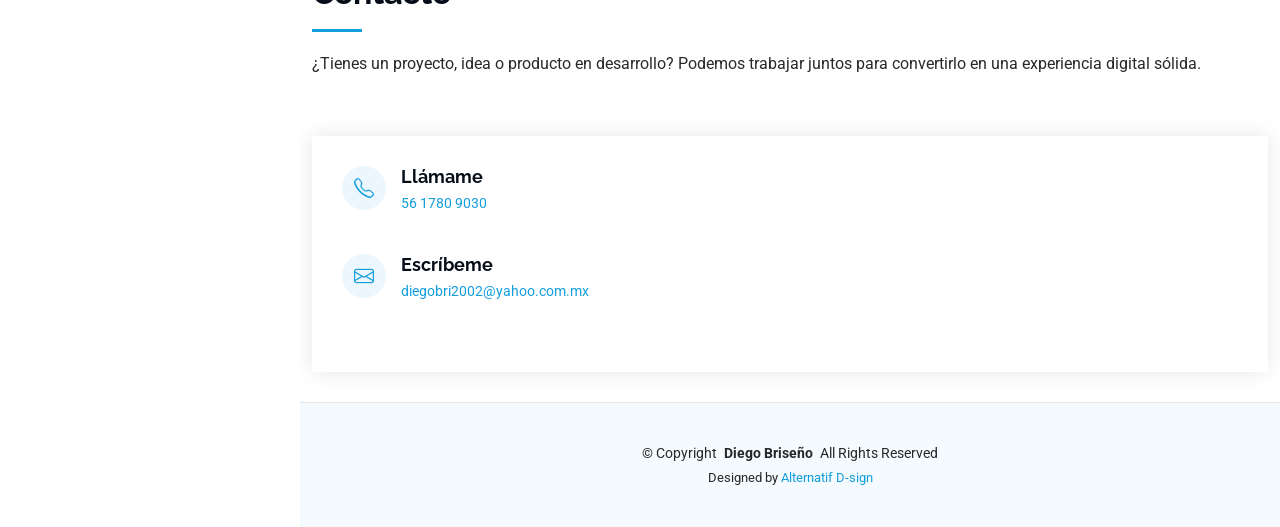
==== commit f6e2d821: "Nuevos proyectos + cambios" ====
--- a/index.html
+++ b/index.html
@@ -342,7 +342,32 @@
               </a>
             </div><!-- End Portfolio Item -->
 
-            
+            <div class="col-lg-4 col-md-6 portfolio-item isotope-item filter-books">
+              <a href="diseno-de-empaque.html">
+                <div class="portfolio-content h-100">
+                  <img src="assets/img/portfolio/diseno-de-empaque.jpg" class="img-fluid"
+                    alt="Diseño y producción de playeras">
+                  <div class="portfolio-info">
+                    <h4>Diseño de empaque</h4>
+                    <p>Aplicación de identidad visual en producto físico</p>
+                  </div>
+                </div>
+              </a>
+            </div><!-- End Portfolio Item -->
+
+          <div class="col-lg-4 col-md-6 portfolio-item isotope-item filter-books">
+              <a href="cucapa-ambulante.html">
+                <div class="portfolio-content h-100">
+                  <img src="assets/img/portfolio/CUCAPA.jpg" class="img-fluid"
+                    alt="Diseño y producción de playeras">
+                  <div class="portfolio-info">
+                    <h4>Diseño de empaque</h4>
+                    <p>Aplicación de identidad visual en producto físico</p>
+                  </div>
+                </div>
+              </a>
+            </div><!-- End Portfolio Item -->
+
 
             <div class="col-lg-4 col-md-6 portfolio-item isotope-item filter-books">
               <a href="https://www.behance.net/gallery/234222173/Diseno-y-Produccion-de-Playeras-Emprendimiento-Textil">
